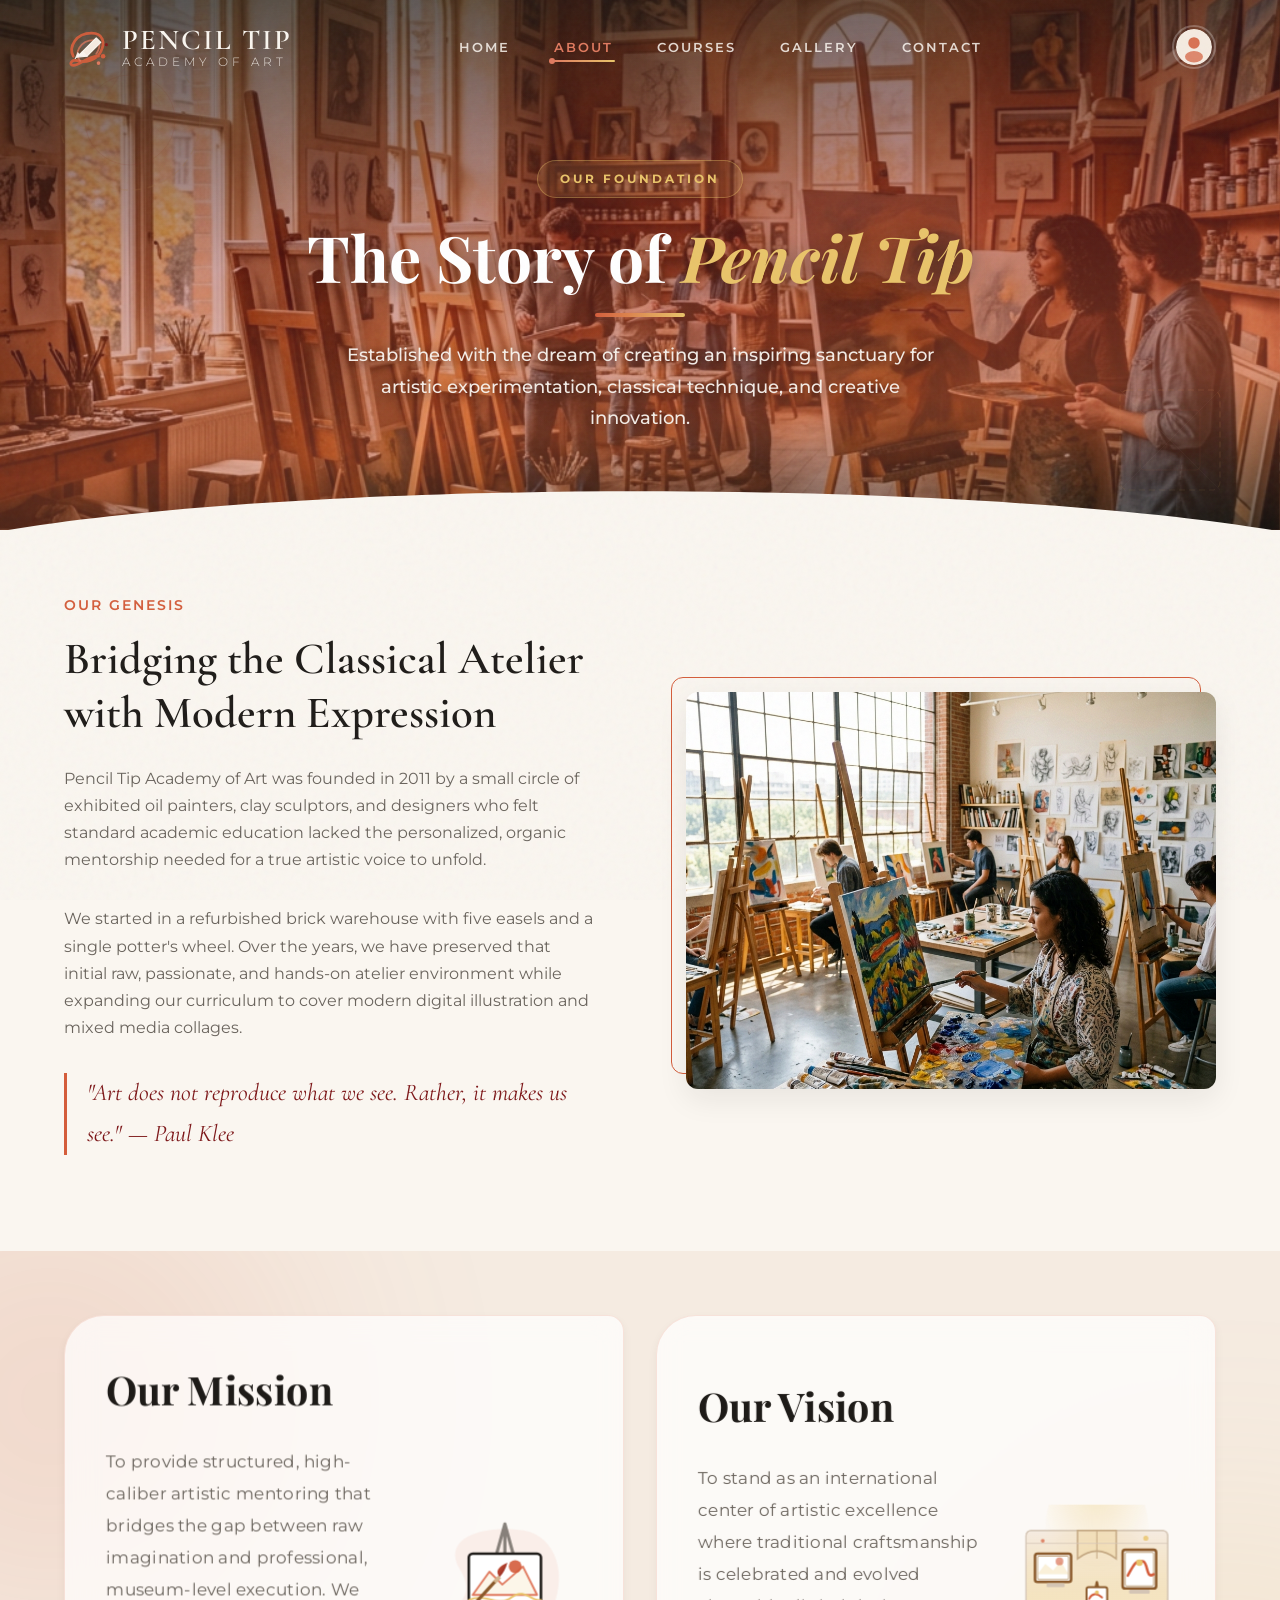
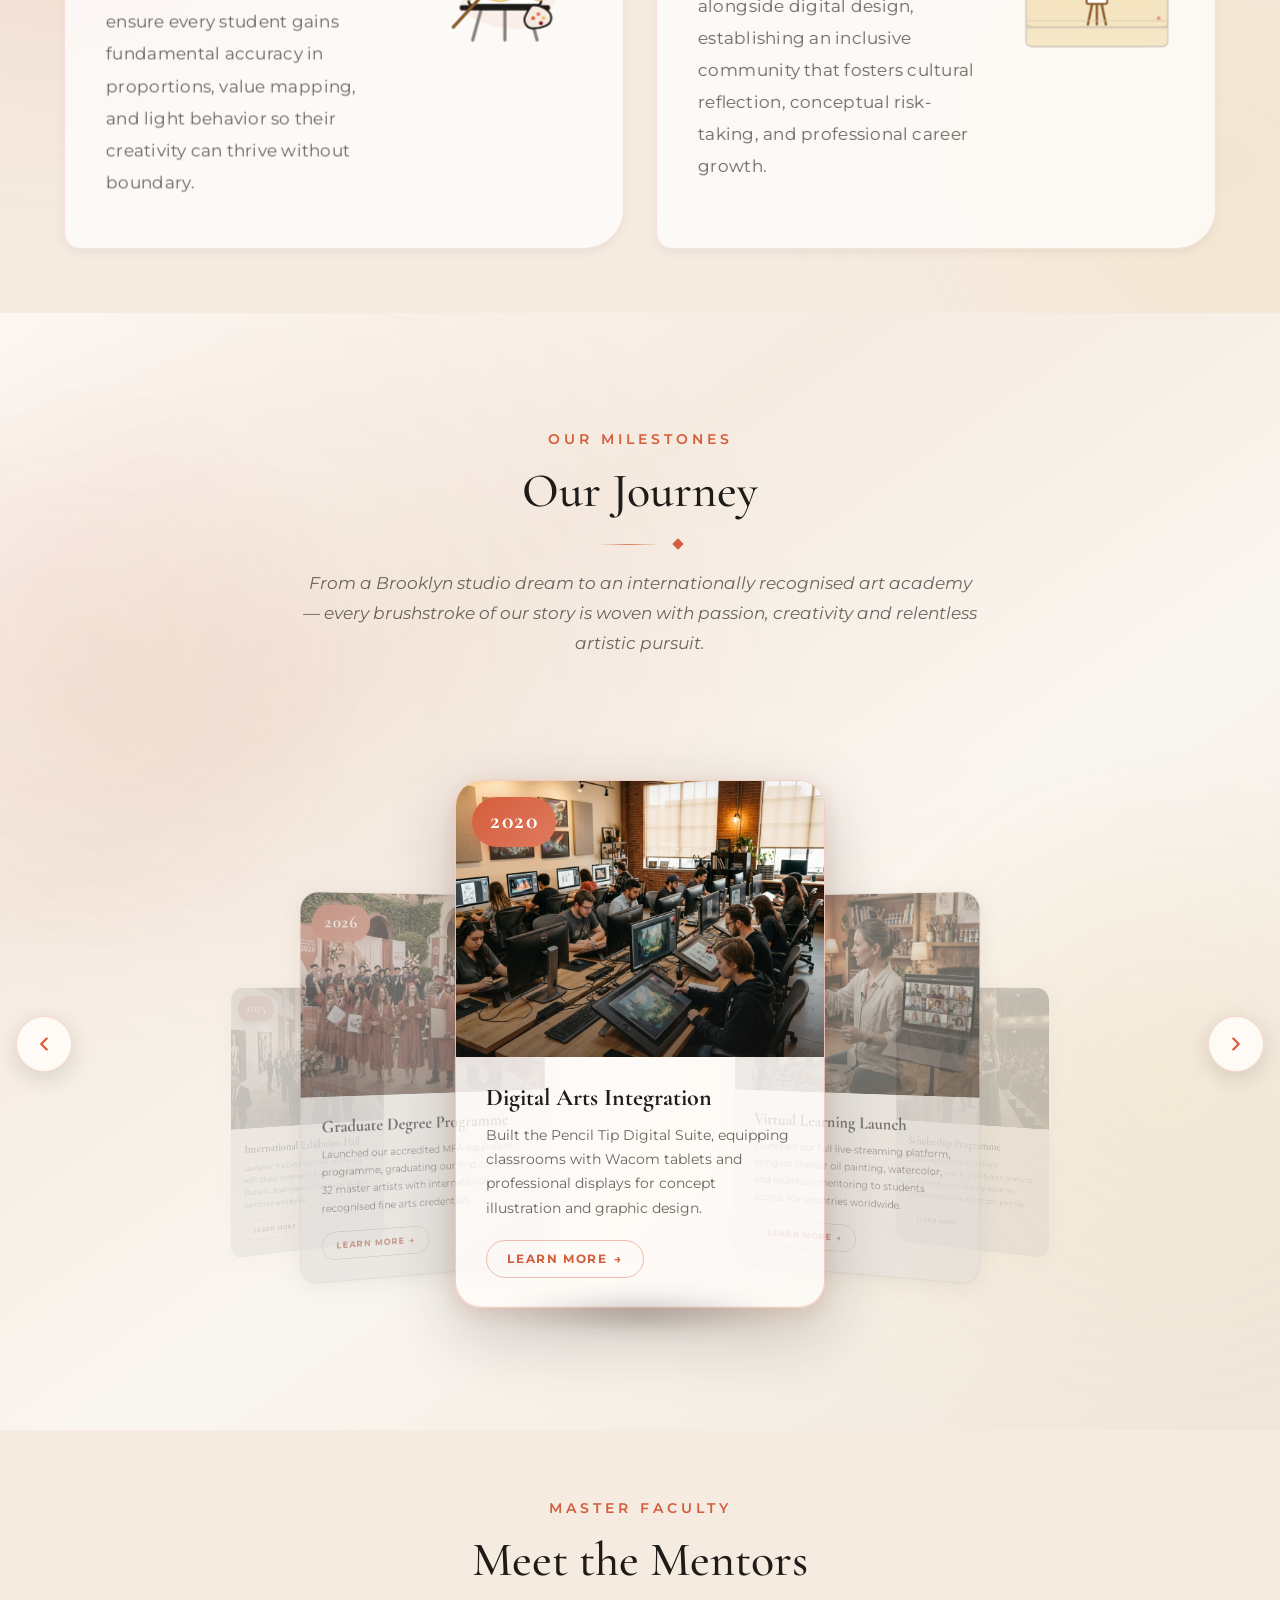
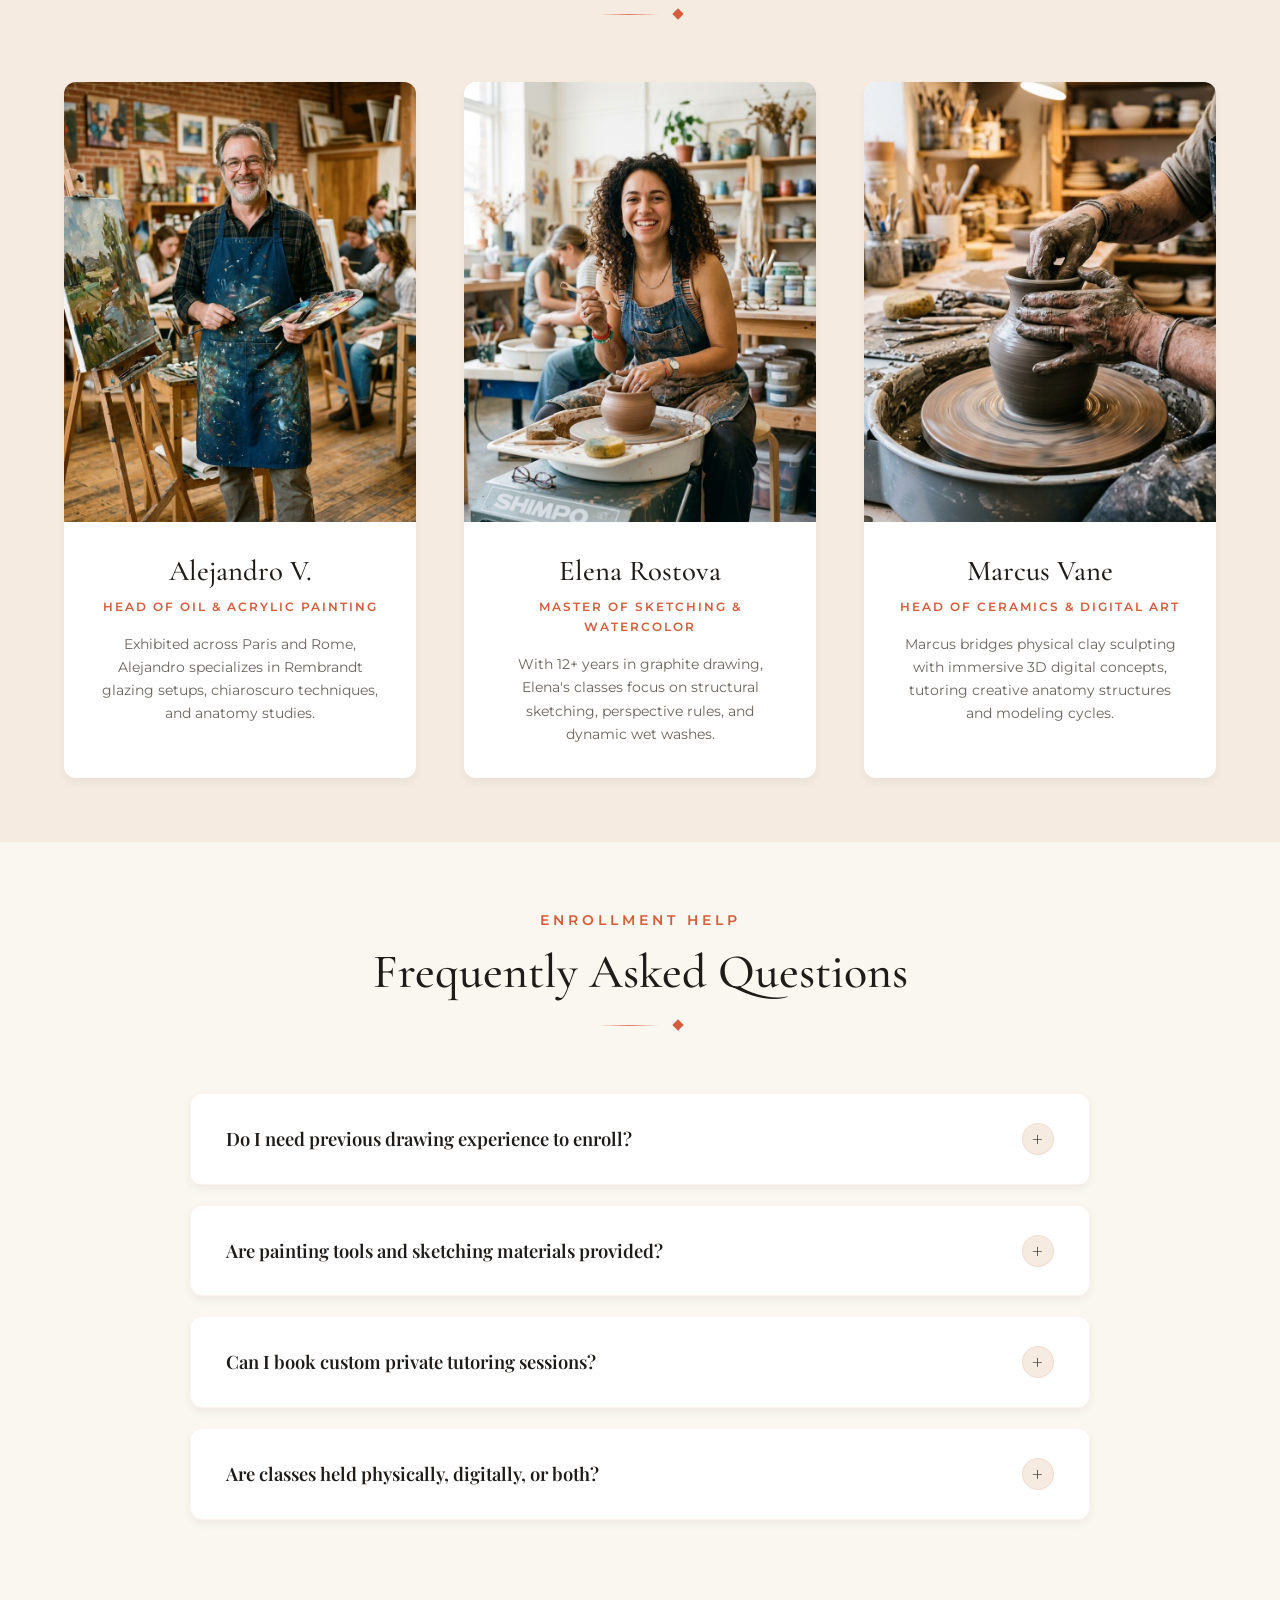
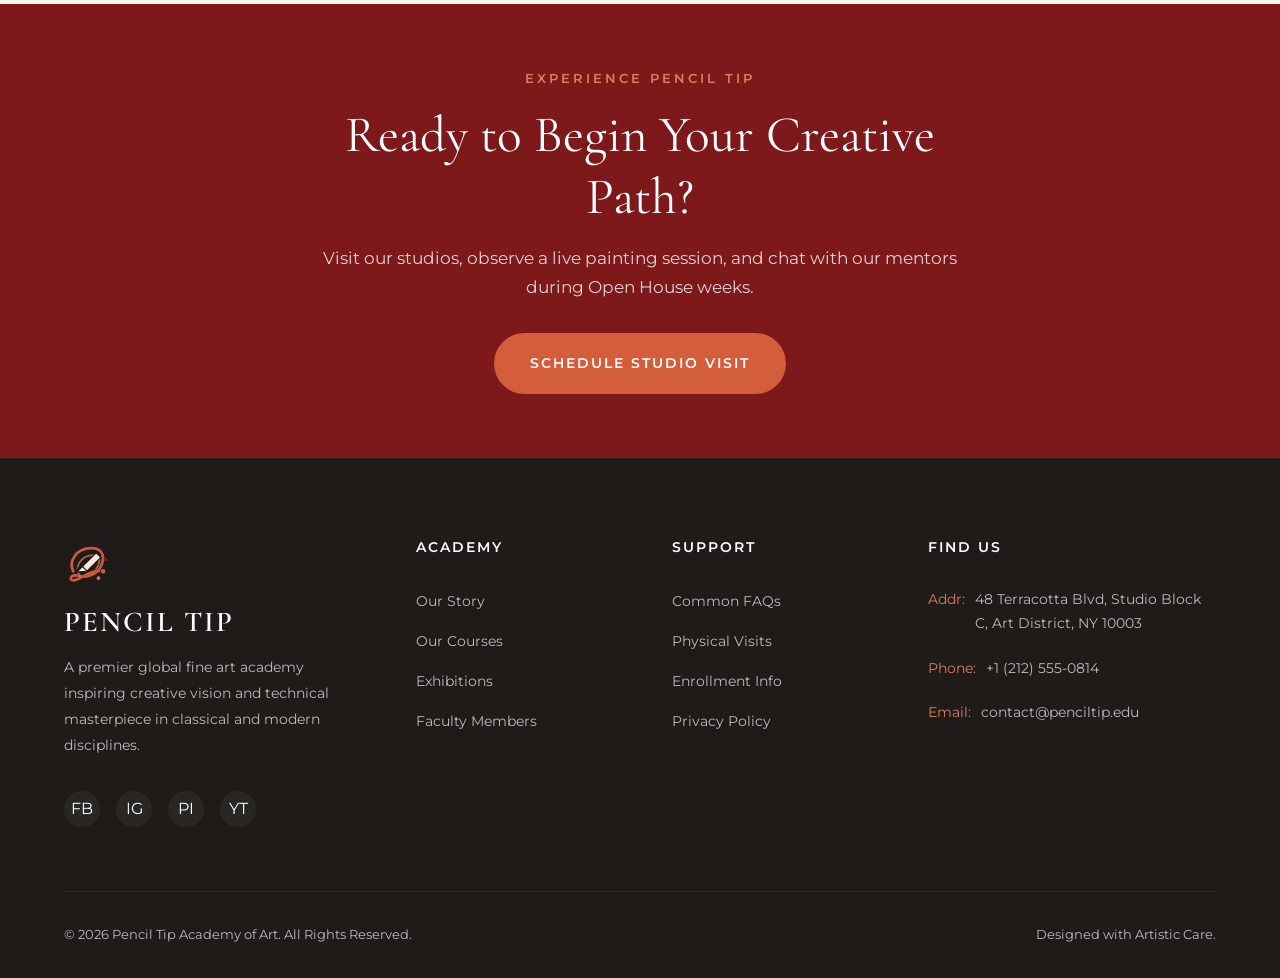
==== about.html @ 86912b14 "Final Commit" ====
<!DOCTYPE html>
<html lang="en">
<head>
  <meta charset="UTF-8">
  <meta name="viewport" content="width=device-width, initial-scale=1.0">
  <meta name="description" content="Discover the story, mission, and learning philosophy of Pencil Tip Academy of Art. Meet our faculty of master artists and explore our vertical timeline of milestones.">
  <title>About Our Academy | Pencil Tip Academy of Art</title>
  <!-- Main Stylesheet -->
  <link rel="stylesheet" href="css/style.css">
</head>
<body>

  <!-- ==========================================
       HEADER / NAVIGATION
       ========================================== -->
  <header class="inner-header">
    <div class="nav-container">
      <a href="index.html" class="logo" id="headerLogo">
        <div class="logo-icon-wrap">
          <svg class="logo-svg" viewBox="0 0 100 100" xmlns="http://www.w3.org/2000/svg">
            <path d="M20 70 C 10 50, 25 20, 60 20 C 85 20, 90 40, 80 60 C 70 80, 45 85, 30 80 C 15 75, 10 90, 20 90 C 35 90, 50 70, 75 70" fill="none" stroke="var(--brand-primary)" stroke-width="6" stroke-linecap="round" opacity="0.95"/>
            <path d="M35 80 C 20 65, 35 35, 65 35 C 80 35, 80 50, 70 65" fill="none" stroke="var(--brand-secondary)" stroke-width="4" stroke-linecap="round" opacity="0.75"/>
            <polygon points="70,30 80,40 50,70 40,60" fill="var(--bg-secondary)" stroke="var(--text-dark)" stroke-width="2.5" stroke-linejoin="round"/>
            <polygon points="50,70 40,60 28,72" fill="#FAF6F0" stroke="var(--text-dark)" stroke-width="2.5" stroke-linejoin="round"/>
            <polygon points="34,66 30,62 24,76" fill="var(--text-dark)" stroke="var(--text-dark)" stroke-width="1.5" stroke-linejoin="round"/>
            <circle cx="85" cy="70" r="5" fill="var(--brand-primary)"/>
            <circle cx="75" cy="85" r="4" fill="var(--brand-secondary)"/>
            <circle cx="92" cy="45" r="3.5" fill="var(--accent)"/>
          </svg>
        </div>
        <div class="logo-text">Pencil Tip<span>Academy of Art</span></div>
      </a>
      <ul class="nav-menu" id="navMenu">
        <li><a href="index.html" class="nav-link">Home</a></li>
        <li><a href="about.html" class="nav-link">About</a></li>
        <li><a href="courses.html" class="nav-link">Courses</a></li>
        <li><a href="gallery.html" class="nav-link">Gallery</a></li>
        <li><a href="contact.html" class="nav-link">Contact</a></li>
      </ul>
      <!-- User Account -->
      <div class="user-account" id="userAccount">
        <button class="user-profile-btn" id="userProfileBtn" aria-label="Open user account menu" aria-expanded="false" aria-haspopup="true">
          <svg class="user-avatar" viewBox="0 0 44 44" fill="none" xmlns="http://www.w3.org/2000/svg">
            <circle cx="22" cy="22" r="22" fill="#F5EBE1"/>
            <circle cx="22" cy="17" r="7" fill="#D45D3B" opacity="0.85"/>
            <ellipse cx="22" cy="34" rx="11" ry="7" fill="#D45D3B" opacity="0.7"/>
          </svg>
        </button>
        <div class="user-dropdown" id="userDropdown" role="menu" aria-label="User account menu">
          <ul class="user-dropdown-links">
            <li role="none"><a href="login.html" role="menuitem" class="user-dropdown-link login-btn">Login</a></li>
            <li role="none"><a href="signup.html" role="menuitem" class="user-dropdown-link signup-btn">Sign Up</a></li>
          </ul>
        </div>
      </div>
      <div class="hamburger" id="hamburgerMenu">
        <span></span>
        <span></span>
        <span></span>
      </div>
      <!-- Mobile Navigation Drawer -->
      <div class="mob-nav-dropdown" id="mobNavDropdown">
        <button class="mob-close-btn" id="mobCloseBtn" aria-label="Close menu">
          <svg viewBox="0 0 24 24" fill="none" xmlns="http://www.w3.org/2000/svg">
            <path d="M18 6L6 18M6 6L18 18" stroke="currentColor" stroke-width="2.5" stroke-linecap="round" stroke-linejoin="round"/>
          </svg>
        </button>
        <ul class="mob-dropdown-links">
          <li><a href="index.html" class="mob-dropdown-link nav-link">Home</a></li>
          <li><a href="about.html" class="mob-dropdown-link nav-link">About</a></li>
          <li><a href="courses.html" class="mob-dropdown-link nav-link">Courses</a></li>
          <li><a href="gallery.html" class="mob-dropdown-link nav-link">Gallery</a></li>
          <li><a href="contact.html" class="mob-dropdown-link nav-link">Contact</a></li>
        </ul>
      </div>
    </div>
  </header>
  <!-- Mobile Nav Overlay -->
  <div class="nav-overlay" id="navOverlay"></div>

  <!-- ==========================================
       INNER PAGE HERO — ABOUT
       ========================================== -->
  <section class="inner-hero about-hero" id="aboutHero">
    <!-- Decorative corner geometric SVG art -->
    <svg class="inner-hero-art top-left" width="180" height="180" viewBox="0 0 180 180" fill="none" xmlns="http://www.w3.org/2000/svg">
      <circle cx="90" cy="90" r="70" stroke="#E9C46A" stroke-width="1.5" stroke-dasharray="8 6"/>
      <circle cx="90" cy="90" r="45" stroke="#D45D3B" stroke-width="1" opacity="0.6"/>
      <line x1="20" y1="90" x2="160" y2="90" stroke="#FAF6F0" stroke-width="0.8" opacity="0.5"/>
      <line x1="90" y1="20" x2="90" y2="160" stroke="#FAF6F0" stroke-width="0.8" opacity="0.5"/>
      <polygon points="90,30 120,75 60,75" fill="none" stroke="#E07A5F" stroke-width="1.2" opacity="0.5"/>
    </svg>
    <svg class="inner-hero-art bottom-right" width="140" height="140" viewBox="0 0 140 140" fill="none" xmlns="http://www.w3.org/2000/svg">
      <rect x="20" y="20" width="100" height="100" rx="8" stroke="#E9C46A" stroke-width="1.2" stroke-dasharray="6 4"/>
      <rect x="40" y="40" width="60" height="60" rx="4" stroke="#D45D3B" stroke-width="1" opacity="0.55"/>
      <line x1="20" y1="20" x2="120" y2="120" stroke="#FAF6F0" stroke-width="0.7" opacity="0.4"/>
      <line x1="120" y1="20" x2="20" y2="120" stroke="#FAF6F0" stroke-width="0.7" opacity="0.4"/>
    </svg>
    <!-- Main text content -->
    <div class="inner-hero-content">
      <span class="inner-hero-tag">Our Foundation</span>
      <h1>The Story of <span>Pencil Tip</span></h1>
      <span class="inner-hero-divider"></span>
      <p>Established with the dream of creating an inspiring sanctuary for artistic experimentation, classical technique, and creative innovation.</p>
    </div>
    <!-- Curved wave transition to next section -->
    <div class="inner-hero-wave">
      <svg viewBox="0 0 1440 60" preserveAspectRatio="none" xmlns="http://www.w3.org/2000/svg">
        <path d="M0,60 C360,0 1080,0 1440,60 L1440,60 L0,60 Z" fill="#FAF6F0"/>
      </svg>
    </div>
  </section>

  <!-- ==========================================
       OUR STORY & ETHOS
       ========================================== -->
  <section class="section-padding">
    <div class="about-preview-grid">
      <div class="about-preview-content reveal">
        <span class="tagline">Our Genesis</span>
        <h2>Bridging the Classical Atelier with Modern Expression</h2>
        <p>Pencil Tip Academy of Art was founded in 2011 by a small circle of exhibited oil painters, clay sculptors, and designers who felt standard academic education lacked the personalized, organic mentorship needed for a true artistic voice to unfold.</p>
        <p>We started in a refurbished brick warehouse with five easels and a single potter's wheel. Over the years, we have preserved that initial raw, passionate, and hands-on atelier environment while expanding our curriculum to cover modern digital illustration and mixed media collages.</p>
        <blockquote style="border-left: 3px solid var(--brand-primary); padding-left: 20px; font-style: italic; color: var(--accent); margin: 2rem 0; font-family: var(--font-serif-cormorant); font-size: 1.5rem;">
          "Art does not reproduce what we see. Rather, it makes us see." &mdash; Paul Klee
        </blockquote>
      </div>
      <div class="img-frame-container reveal">
        <div class="img-frame">
          <img src="images/studio_interior.png" alt="Pencil Tip Art Studio with natural window lighting and canvases">
        </div>
        <div class="img-frame-decoration"></div>
      </div>
    </div>
  </section>

  <!-- ==========================================
       MISSION & VISION
       ========================================== -->
  <section class="section-padding mission-vision-section">
    <!-- Decorative background elements -->
    <div class="mv-bg-splash mv-bg-splash-left"></div>
    <div class="mv-bg-splash mv-bg-splash-right"></div>
    
    <div class="mv-grid">
      <!-- Mission Card -->
      <div class="mv-card mission-card reveal tilt-card" data-tilt>
        <div class="mv-card-inner">
          <div class="mv-card-content">
            <h3 class="mv-card-title">Our Mission</h3>
            <span class="mv-card-title-line"></span>
            <p class="mv-card-text">To provide structured, high-caliber artistic mentoring that bridges the gap between raw imagination and professional, museum-level execution. We ensure every student gains fundamental accuracy in proportions, value mapping, and light behavior so their creativity can thrive without boundary.</p>
          </div>
          <div class="mv-card-visual">
            <!-- Premium Canvas & Paint Brush SVG -->
            <svg viewBox="0 0 120 120" class="mv-svg-illustration" xmlns="http://www.w3.org/2000/svg">
              <defs>
                <linearGradient id="missionGrad" x1="0%" y1="0%" x2="100%" y2="100%">
                  <stop offset="0%" stop-color="var(--brand-primary)" />
                  <stop offset="100%" stop-color="var(--accent)" />
                </linearGradient>
              </defs>
              <!-- Organic watercolor splash background -->
              <path d="M25,50 C10,25 45,15 75,20 C100,25 110,55 95,85 C80,105 45,95 30,85 C15,75 40,75 25,50 Z" fill="rgba(212, 93, 59, 0.07)" />
              <!-- Detailed Easel Stand -->
              <path d="M60,15 L35,105 M60,15 L85,105 M60,15 L60,105" stroke="var(--text-light)" stroke-width="2.5" stroke-linecap="round" opacity="0.8" />
              <!-- Canvas Board Support Shelf -->
              <rect x="25" y="78" width="70" height="4" rx="1.5" fill="var(--text-dark)" />
              <!-- Canvas Frame -->
              <rect x="32" y="38" width="56" height="40" rx="3" fill="var(--card-bg)" stroke="var(--text-dark)" stroke-width="2" />
              <!-- Artwork on Canvas: Sunset mountain landscape -->
              <path d="M35,70 L48,52 L58,62 L74,48 L85,70 Z" fill="rgba(233, 196, 106, 0.15)" stroke="var(--brand-secondary)" stroke-width="1.5" stroke-linejoin="round" />
              <circle cx="68" cy="48" r="5" fill="var(--brand-primary)" opacity="0.9" />
              <!-- Artistic Line Art Waves -->
              <path d="M32,74 C45,68 55,80 65,72 C75,64 82,76 88,74" fill="none" stroke="var(--brand-mustard)" stroke-width="1.5" stroke-linecap="round" />
              <!-- Paint Palette lying on the shelf -->
              <path d="M82,78 C88,78 96,82 96,88 C96,94 88,96 82,96 C76,96 74,90 76,86 C78,82 80,78 82,78 Z" fill="var(--bg-secondary)" stroke="var(--text-dark)" stroke-width="1.5" />
              <circle cx="82" cy="88" r="1.5" fill="var(--brand-primary)" />
              <circle cx="86" cy="85" r="1.5" fill="var(--brand-secondary)" />
              <circle cx="90" cy="88" r="1.5" fill="var(--brand-mustard)" />
              <circle cx="88" cy="92" r="1.5" fill="var(--accent)" />
              <!-- Painter's Brush crossing the canvas -->
              <line x1="20" y1="95" x2="52" y2="60" stroke="#8B5A2B" stroke-width="2.5" stroke-linecap="round" />
              <line x1="52" y1="60" x2="56" y2="56" stroke="#D2B48C" stroke-width="3" />
              <path d="M56,56 Q60,52 62,45 C55,48 52,52 56,56 Z" fill="url(#missionGrad)" />
            </svg>
          </div>
        </div>
      </div>
      
      <!-- Vision Card -->
      <div class="mv-card vision-card reveal tilt-card" data-tilt>
        <div class="mv-card-inner">
          <div class="mv-card-content">
            <h3 class="mv-card-title">Our Vision</h3>
            <span class="mv-card-title-line"></span>
            <p class="mv-card-text">To stand as an international center of artistic excellence where traditional craftsmanship is celebrated and evolved alongside digital design, establishing an inclusive community that fosters cultural reflection, conceptual risk-taking, and professional career growth.</p>
          </div>
          <div class="mv-card-visual">
            <!-- Art Gallery Scene SVG -->
            <svg viewBox="0 0 120 120" class="mv-svg-illustration" xmlns="http://www.w3.org/2000/svg">
              <defs>
                <linearGradient id="galleryGrad" x1="0%" y1="0%" x2="0%" y2="100%">
                  <stop offset="0%" stop-color="#F5EBE1" />
                  <stop offset="100%" stop-color="#E9C46A" stop-opacity="0.3" />
                </linearGradient>
                <radialGradient id="spotlightGrad" cx="50%" cy="20%" r="60%">
                  <stop offset="0%" stop-color="#E9C46A" stop-opacity="0.35" />
                  <stop offset="100%" stop-color="#E9C46A" stop-opacity="0" />
                </radialGradient>
              </defs>

              <!-- Gallery room background -->
              <rect x="5" y="20" width="110" height="90" rx="4" fill="url(#galleryGrad)" stroke="#D4C5B5" stroke-width="1" />

              <!-- Soft spotlight from ceiling -->
              <ellipse cx="60" cy="20" rx="40" ry="55" fill="url(#spotlightGrad)" />

              <!-- Gallery floor line -->
              <line x1="5" y1="95" x2="115" y2="95" stroke="#D4C5B5" stroke-width="1.5" />

              <!-- Back wall -->
              <rect x="5" y="20" width="110" height="75" rx="4" fill="none" stroke="#D4C5B5" stroke-width="0.8" stroke-dasharray="0" />

              <!-- Arched window center top -->
              <path d="M45,20 L45,42 Q60,30 75,42 L75,20 Z" fill="rgba(233,196,106,0.18)" stroke="#C4A882" stroke-width="1.2" />
              <line x1="60" y1="20" x2="60" y2="42" stroke="#C4A882" stroke-width="0.8" />

              <!-- Frame 1 — Left wall painting (landscape) -->
              <rect x="12" y="38" width="28" height="22" rx="2" fill="#fff" stroke="#8B5A2B" stroke-width="2" />
              <rect x="14" y="40" width="24" height="18" rx="1" fill="none" stroke="#C4A882" stroke-width="0.8" />
              <!-- Landscape inside frame 1 -->
              <path d="M14,54 L20,46 L26,51 L32,44 L38,54 Z" fill="rgba(233,196,106,0.25)" />
              <circle cx="31" cy="44" r="3" fill="rgba(212,93,59,0.6)" />
              <!-- Frame label -->
              <rect x="21" y="61" width="14" height="3" rx="1" fill="#D4C5B5" />

              <!-- Frame 2 — Right wall painting (portrait/abstract) -->
              <rect x="80" y="35" width="26" height="30" rx="2" fill="#fff" stroke="#8B5A2B" stroke-width="2" />
              <rect x="82" y="37" width="22" height="26" rx="1" fill="none" stroke="#C4A882" stroke-width="0.8" />
              <!-- Abstract brush strokes in frame 2 -->
              <path d="M84,55 C88,48 90,42 96,44 C100,46 98,58 104,54" fill="none" stroke="#D45D3B" stroke-width="2" stroke-linecap="round" />
              <circle cx="93" cy="45" r="2.5" fill="#E9C46A" />
              <!-- Frame label -->
              <rect x="85" y="66" width="16" height="3" rx="1" fill="#D4C5B5" />

              <!-- Center small easel on floor -->
              <path d="M60,60 L53,93 M60,60 L67,93 M60,60 L60,93" stroke="#8B5A2B" stroke-width="1.8" stroke-linecap="round" />
              <rect x="52" y="64" width="16" height="13" rx="1.5" fill="#fff" stroke="#8B5A2B" stroke-width="1.5" />
              <!-- Small artwork on center easel -->
              <path d="M54,73 C56,69 60,68 64,72" fill="none" stroke="#D45D3B" stroke-width="1.5" stroke-linecap="round" />
              <circle cx="60" cy="68" r="1.5" fill="#E9C46A" />

              <!-- Decorative wall molding lines -->
              <line x1="5" y1="30" x2="115" y2="30" stroke="#D4C5B5" stroke-width="0.6" />
              <line x1="5" y1="90" x2="115" y2="90" stroke="#D4C5B5" stroke-width="0.6" />

              <!-- Tiny floating paint dots for artistic feel -->
              <circle cx="18" cy="28" r="1.5" fill="#D45D3B" opacity="0.7" />
              <circle cx="98" cy="26" r="2" fill="#E9C46A" opacity="0.8" />
              <circle cx="108" cy="88" r="1.5" fill="#E07A5F" opacity="0.7" />
            </svg>
          </div>
        </div>
      </div>
    </div>
  </section>

  <!-- ==========================================
       OUR JOURNEY — 3D COVER-FLOW CAROUSEL
       ========================================== -->
  <section class="journey-section" id="ourJourney">
    <!-- Decorative blobs -->
    <div class="journey-blob journey-blob-left"></div>
    <div class="journey-blob journey-blob-right"></div>

    <div class="section-header reveal">
      <span class="subtitle">Our Milestones</span>
      <h2>Our Journey</h2>
      <div class="art-divider"><span></span></div>
      <p class="journey-intro">From a Brooklyn studio dream to an internationally recognised art academy — every brushstroke of our story is woven with passion, creativity and relentless artistic pursuit.</p>
    </div>

    <!-- 3D Coverflow Carousel — 7 cards 2020–2026 -->
    <div class="journey-carousel-wrapper" id="journeyCarouselWrapper">
      <div class="journey-stage" id="journeyStage">

        <!-- Card 0 — 2020 -->
        <div class="journey-card" data-index="0" tabindex="0" role="button" aria-label="2020 milestone: Digital Arts Integration">
          <div class="journey-card-inner">
            <div class="journey-card-img-wrap">
              <img src="images/journey_2020.png" alt="Digital arts integration 2020 — Wacom tablet classrooms" loading="lazy">
              <div class="journey-img-overlay"></div>
              <span class="journey-year-badge">2020</span>
            </div>
            <div class="journey-card-body">
              <h3 class="journey-card-title">Digital Arts Integration</h3>
              <p class="journey-card-desc">Built the Pencil Tip Digital Suite, equipping classrooms with Wacom tablets and professional displays for concept illustration and graphic design.</p>
              <a href="#" class="journey-learn-btn" aria-label="Learn more about 2020 milestone">Learn More <span>→</span></a>
            </div>
          </div>
        </div>

        <!-- Card 1 — 2021 -->
        <div class="journey-card" data-index="1" tabindex="0" role="button" aria-label="2021 milestone: Virtual Learning Launch">
          <div class="journey-card-inner">
            <div class="journey-card-img-wrap">
              <img src="images/journey_2021.png" alt="Virtual learning platform launch 2021" loading="lazy">
              <div class="journey-img-overlay"></div>
              <span class="journey-year-badge">2021</span>
            </div>
            <div class="journey-card-body">
              <h3 class="journey-card-title">Virtual Learning Launch</h3>
              <p class="journey-card-desc">Launched our full live-streaming platform, bringing master oil painting, watercolor, and sculpture mentoring to students across 40+ countries worldwide.</p>
              <a href="#" class="journey-learn-btn" aria-label="Learn more about 2021 milestone">Learn More <span>→</span></a>
            </div>
          </div>
        </div>

        <!-- Card 2 — 2022 -->
        <div class="journey-card" data-index="2" tabindex="0" role="button" aria-label="2022 milestone: Scholarship Programme">
          <div class="journey-card-inner">
            <div class="journey-card-img-wrap">
              <img src="images/journey_2022.png" alt="Scholarship awards ceremony 2022" loading="lazy">
              <div class="journey-img-overlay"></div>
              <span class="journey-year-badge">2022</span>
            </div>
            <div class="journey-card-body">
              <h3 class="journey-card-title">Scholarship Programme</h3>
              <p class="journey-card-desc">Established the Pencil Tip Merit Scholarship, awarding full-tuition grants to 20 gifted students annually based on portfolio excellence and artistic promise.</p>
              <a href="#" class="journey-learn-btn" aria-label="Learn more about 2022 milestone">Learn More <span>→</span></a>
            </div>
          </div>
        </div>

        <!-- Card 3 — 2023 -->
        <div class="journey-card" data-index="3" tabindex="0" role="button" aria-label="2023 milestone: National Awards &amp; Recognition">
          <div class="journey-card-inner">
            <div class="journey-card-img-wrap">
              <img src="images/journey_2023.png" alt="National art awards and recognition 2023" loading="lazy">
              <div class="journey-img-overlay"></div>
              <span class="journey-year-badge">2023</span>
            </div>
            <div class="journey-card-body">
              <h3 class="journey-card-title">National Awards &amp; Recognition</h3>
              <p class="journey-card-desc">Pencil Tip alumni swept 14 categories at the National Fine Arts Competition, with our graduates winning gold in portrait, landscape, and mixed-media disciplines.</p>
              <a href="#" class="journey-learn-btn" aria-label="Learn more about 2023 milestone">Learn More <span>→</span></a>
            </div>
          </div>
        </div>

        <!-- Card 4 — 2024 -->
        <div class="journey-card" data-index="4" tabindex="0" role="button" aria-label="2024 milestone: New Gallery Wing Opening">
          <div class="journey-card-inner">
            <div class="journey-card-img-wrap">
              <img src="images/journey_2024.png" alt="New gallery wing grand opening 2024" loading="lazy">
              <div class="journey-img-overlay"></div>
              <span class="journey-year-badge">2024</span>
            </div>
            <div class="journey-card-body">
              <h3 class="journey-card-title">New Gallery Wing Opening</h3>
              <p class="journey-card-desc">Inaugurated a 6,000 sq ft contemporary gallery wing, hosting quarterly curated exhibitions and becoming a landmark cultural venue in the New York art district.</p>
              <a href="#" class="journey-learn-btn" aria-label="Learn more about 2024 milestone">Learn More <span>→</span></a>
            </div>
          </div>
        </div>

        <!-- Card 5 — 2025 -->
        <div class="journey-card" data-index="5" tabindex="0" role="button" aria-label="2025 milestone: International Exhibition Hall">
          <div class="journey-card-inner">
            <div class="journey-card-img-wrap">
              <img src="images/journey_2025.png" alt="International Exhibition Hall 2025" loading="lazy">
              <div class="journey-img-overlay"></div>
              <span class="journey-year-badge">2025</span>
            </div>
            <div class="journey-card-body">
              <h3 class="journey-card-title">International Exhibition Hall</h3>
              <p class="journey-card-desc">Launched the Exhibition Hall, partnering with global galleries in Paris, Tokyo, and Dubai to display and sell graduate student portfolios worldwide.</p>
              <a href="#" class="journey-learn-btn" aria-label="Learn more about 2025 milestone">Learn More <span>→</span></a>
            </div>
          </div>
        </div>

        <!-- Card 6 — 2026 -->
        <div class="journey-card" data-index="6" tabindex="0" role="button" aria-label="2026 milestone: Graduate Degree Programme">
          <div class="journey-card-inner">
            <div class="journey-card-img-wrap">
              <img src="images/journey_2026.png" alt="Graduate degree programme 2026 — first graduating class" loading="lazy">
              <div class="journey-img-overlay"></div>
              <span class="journey-year-badge">2026</span>
            </div>
            <div class="journey-card-body">
              <h3 class="journey-card-title">Graduate Degree Programme</h3>
              <p class="journey-card-desc">Launched our accredited MFA-equivalent programme, graduating our first cohort of 32 master artists with internationally recognised fine arts credentials.</p>
              <a href="#" class="journey-learn-btn" aria-label="Learn more about 2026 milestone">Learn More <span>→</span></a>
            </div>
          </div>
        </div>

      </div><!-- /.journey-stage -->

      <!-- Navigation Arrows -->
      <button class="journey-arrow journey-arrow-prev" id="journeyPrev" aria-label="Previous milestone">
        <svg viewBox="0 0 24 24" fill="none" stroke="currentColor" stroke-width="2.5" stroke-linecap="round" stroke-linejoin="round"><polyline points="15 18 9 12 15 6"/></svg>
      </button>
      <button class="journey-arrow journey-arrow-next" id="journeyNext" aria-label="Next milestone">
        <svg viewBox="0 0 24 24" fill="none" stroke="currentColor" stroke-width="2.5" stroke-linecap="round" stroke-linejoin="round"><polyline points="9 18 15 12 9 6"/></svg>
      </button>

    </div><!-- /.journey-carousel-wrapper -->

  </section>



  <!-- ==========================================
       FACULTY SECTION (INSTRUCTORS)
       ========================================== -->
  <section class="section-padding" id="instructors" style="background-color: var(--bg-secondary);">
    <div class="section-header reveal">
      <span class="subtitle">Master Faculty</span>
      <h2>Meet the Mentors</h2>
      <div class="art-divider"><span></span></div>
    </div>

    <div class="faculty-grid">
      <!-- Instructor 1 -->
      <div class="faculty-card reveal">
        <div class="faculty-img-wrapper">
          <img src="images/faculty_1.png" alt="Alejandro V., Oil Painting Master Instructor at Pencil Tip">
          <div class="faculty-socials">
            <a href="#" aria-label="Website">WEB</a>
            <a href="#" aria-label="Instagram">IG</a>
            <a href="#" aria-label="ArtStation">AS</a>
          </div>
        </div>
        <div class="faculty-info">
          <h3>Alejandro V.</h3>
          <span class="faculty-role">Head of Oil & Acrylic Painting</span>
          <p>Exhibited across Paris and Rome, Alejandro specializes in Rembrandt glazing setups, chiaroscuro techniques, and anatomy studies.</p>
        </div>
      </div>

      <!-- Instructor 2 -->
      <div class="faculty-card reveal">
        <div class="faculty-img-wrapper">
          <img src="images/faculty_2.png" alt="Elena Rostova, Sketching and Watercolor Instructor at Pencil Tip">
          <div class="faculty-socials">
            <a href="#" aria-label="Website">WEB</a>
            <a href="#" aria-label="Instagram">IG</a>
            <a href="#" aria-label="Behance">BE</a>
          </div>
        </div>
        <div class="faculty-info">
          <h3>Elena Rostova</h3>
          <span class="faculty-role">Master of Sketching & Watercolor</span>
          <p>With 12+ years in graphite drawing, Elena's classes focus on structural sketching, perspective rules, and dynamic wet washes.</p>
        </div>
      </div>

      <!-- Instructor 3 -->
      <div class="faculty-card reveal">
        <div class="faculty-img-wrapper">
          <!-- Reusing studio or digital asset creatively for the third faculty layout -->
          <img src="images/course_sculpture.png" alt="Marcus Vane, Ceramics and Sculpture Instructor at Pencil Tip">
          <div class="faculty-socials">
            <a href="#" aria-label="Website">WEB</a>
            <a href="#" aria-label="Instagram">IG</a>
            <a href="#" aria-label="Dribbble">DR</a>
          </div>
        </div>
        <div class="faculty-info">
          <h3>Marcus Vane</h3>
          <span class="faculty-role">Head of Ceramics & Digital Art</span>
          <p>Marcus bridges physical clay sculpting with immersive 3D digital concepts, tutoring creative anatomy structures and modeling cycles.</p>
        </div>
      </div>
    </div>
  </section>

  <!-- ==========================================
       COMMON FAQS (ACCORDION)
       ========================================== -->
  <section class="section-padding" id="faqs">
    <div class="section-header reveal">
      <span class="subtitle">Enrollment Help</span>
      <h2>Frequently Asked Questions</h2>
      <div class="art-divider"><span></span></div>
    </div>

    <div class="faq-container reveal">
      <!-- FAQ 1 -->
      <div class="faq-item">
        <div class="faq-header">
          <h3>Do I need previous drawing experience to enroll?</h3>
          <span class="faq-icon">+</span>
        </div>
        <div class="faq-content">
          <p>Not at all! We offer core beginner modules (e.g. Classical Sketching & Watercolor basics) designed specifically to take you from absolute zero skills to confident visual creations.</p>
        </div>
      </div>

      <!-- FAQ 2 -->
      <div class="faq-item">
        <div class="faq-header">
          <h3>Are painting tools and sketching materials provided?</h3>
          <span class="faq-icon">+</span>
        </div>
        <div class="faq-content">
          <p>Yes, all basic studio items (canvases, clay stoneware, watercolor palettes, digital tablet displays) are fully accessible for use in the classroom. Students can optionally purchase a custom take-home brush kit.</p>
        </div>
      </div>

      <!-- FAQ 3 -->
      <div class="faq-item">
        <div class="faq-header">
          <h3>Can I book custom private tutoring sessions?</h3>
          <span class="faq-icon">+</span>
        </div>
        <div class="faq-content">
          <p>Absolutely! We offer 1-on-1 portfolio review preparation, master mentoring, and flexible timing packages for private lessons. Contact us directly to configure your plan.</p>
        </div>
      </div>

      <!-- FAQ 4 -->
      <div class="faq-item">
        <div class="faq-header">
          <h3>Are classes held physically, digitally, or both?</h3>
          <span class="faq-icon">+</span>
        </div>
        <div class="faq-content">
          <p>Classes are held physically in our natural-light NY studio to ensure authentic hands-on guidance. However, we also provide live Zoom streaming options for digital art modules.</p>
        </div>
      </div>
    </div>
  </section>

  <!-- ==========================================
       CTA BANNER
       ========================================== -->
  <section class="newsletter-section" style="background-color: var(--accent);">
    <div class="newsletter-content reveal">
      <span style="text-transform: uppercase; letter-spacing: 3px; font-size: 0.8rem; font-weight: 600; color: var(--brand-secondary); display: block; margin-bottom: 1rem;">Experience Pencil Tip</span>
      <h2>Ready to Begin Your Creative Path?</h2>
      <p style="margin-bottom: 2rem;">Visit our studios, observe a live painting session, and chat with our mentors during Open House weeks.</p>
      <a href="contact.html" class="btn btn-primary" style="background-color: var(--brand-primary);" id="ctaAboutBtn">Schedule Studio Visit</a>
    </div>
  </section>

  <!-- ==========================================
       FOOTER
       ========================================== -->
  <footer>
    <div class="footer-grid">
      <div class="footer-brand">
        <div class="logo-icon-wrap" style="margin-bottom: 1.25rem; justify-content: flex-start;">
          <svg class="logo-svg" viewBox="0 0 100 100" xmlns="http://www.w3.org/2000/svg" style="width: 48px; height: 48px;">
            <path d="M20 70 C 10 50, 25 20, 60 20 C 85 20, 90 40, 80 60 C 70 80, 45 85, 30 80 C 15 75, 10 90, 20 90 C 35 90, 50 70, 75 70" fill="none" stroke="var(--brand-primary)" stroke-width="6" stroke-linecap="round" opacity="0.95"/>
            <path d="M35 80 C 20 65, 35 35, 65 35 C 80 35, 80 50, 70 65" fill="none" stroke="var(--brand-secondary)" stroke-width="4" stroke-linecap="round" opacity="0.75"/>
            <polygon points="70,30 80,40 50,70 40,60" fill="var(--bg-secondary)" stroke="var(--text-dark)" stroke-width="2.5" stroke-linejoin="round"/>
            <polygon points="50,70 40,60 28,72" fill="#FAF6F0" stroke="var(--text-dark)" stroke-width="2.5" stroke-linejoin="round"/>
            <polygon points="34,66 30,62 24,76" fill="var(--text-dark)" stroke="var(--text-dark)" stroke-width="1.5" stroke-linejoin="round"/>
            <circle cx="85" cy="70" r="5" fill="var(--brand-primary)"/>
            <circle cx="75" cy="85" r="4" fill="var(--brand-secondary)"/>
            <circle cx="92" cy="45" r="3.5" fill="var(--accent)"/>
          </svg>
        </div>
        <h2 style="font-size: 1.8rem; color: var(--white); margin-bottom: 1rem; font-family: var(--font-serif-cormorant); letter-spacing: 2px;">PENCIL TIP</h2>
        <p>A premier global fine art academy inspiring creative vision and technical masterpiece in classical and modern disciplines.</p>
        <div class="footer-social-links">
          <a href="#" aria-label="Facebook">FB</a>
          <a href="#" aria-label="Instagram">IG</a>
          <a href="#" aria-label="Pinterest">PI</a>
          <a href="#" aria-label="YouTube">YT</a>
        </div>
      </div>

      <div class="footer-navigation">
        <h4 class="footer-heading">Academy</h4>
        <ul class="footer-links">
          <li><a href="about.html">Our Story</a></li>
          <li><a href="courses.html">Our Courses</a></li>
          <li><a href="gallery.html">Exhibitions</a></li>
          <li><a href="about.html#instructors">Faculty Members</a></li>
        </ul>
      </div>

      <div class="footer-support">
        <h4 class="footer-heading">Support</h4>
        <ul class="footer-links">
          <li><a href="about.html#faqs">Common FAQs</a></li>
          <li><a href="contact.html">Physical Visits</a></li>
          <li><a href="contact.html#enroll">Enrollment Info</a></li>
          <li><a href="#">Privacy Policy</a></li>
        </ul>
      </div>

      <div class="footer-contact">
        <h4 class="footer-heading">Find Us</h4>
        <div class="footer-contact-info">
          <p><span>Addr:</span> 48 Terracotta Blvd, Studio Block C, Art District, NY 10003</p>
          <p><span>Phone:</span> +1 (212) 555-0814</p>
          <p><span>Email:</span> contact@penciltip.edu</p>
        </div>
      </div>
    </div>

    <div class="footer-bottom">
      <p>&copy; 2026 Pencil Tip Academy of Art. All Rights Reserved.</p>
      <p>Designed with Artistic Care.</p>
    </div>
  </footer>

  <!-- Back to Top Button -->
  <button class="back-to-top" id="backToTop" aria-label="Back to top">
    <svg width="24" height="24" fill="currentColor" viewBox="0 0 24 24">
      <path d="M7.41 15.41L12 10.83l4.59 4.58L18 14l-6-6-6 6z"/>
    </svg>
  </button>

  <!-- Main JavaScript File -->
  <script src="js/main.js?v=2"></script>
</body>
</html>
---- css/style.css ----
@import url('https://fonts.googleapis.com/css2?family=Cormorant+Garamond:ital,wght@0,300;0,400;0,500;0,600;0,700;1,400&family=Montserrat:wght@300;400;500;600;700&family=Playfair+Display:ital,wght@0,400;0,600;0,700;1,400&family=Poppins:wght@300;400;500;600&display=swap');

/* ==========================================
   DESIGN TOKENS & VARIABLES
   ========================================== */
:root {
  /* Color Palette */
  --bg-primary: #FAF6F0;
  /* Warm Cream */
  --bg-secondary: #F5EBE1;
  /* Soft Beige */
  --brand-primary: #D45D3B;
  /* Terracotta Clay */
  --brand-secondary: #E07A5F;
  /* Burnt Orange */
  --brand-mustard: #E9C46A;
  /* Mustard Yellow */
  --accent: #7E191B;
  /* Deep Crimson */
  --text-dark: #1E1B18;
  /* Charcoal Black */
  --text-light: #6A645D;
  /* Softer Text Gray */
  --card-bg: #FFFFFF;
  --white: #FFFFFF;
  --glass-bg: rgba(250, 246, 240, 0.85);
  --glass-border: rgba(212, 93, 59, 0.12);

  /* Fonts */
  --font-serif-cormorant: 'Cormorant Garamond', serif;
  --font-serif-playfair: 'Playfair Display', serif;
  --font-sans-montserrat: 'Montserrat', sans-serif;
  --font-sans-poppins: 'Poppins', sans-serif;

  /* Spacing */
  --spacing-xs: 0.5rem;
  --spacing-sm: 1rem;
  --spacing-md: 2rem;
  --spacing-lg: 4rem;
  --spacing-xl: 8rem;

  /* Shadows */
  --shadow-sm: 0 4px 10px rgba(30, 27, 24, 0.05);
  --shadow-md: 0 10px 30px rgba(30, 27, 24, 0.08);
  --shadow-lg: 0 20px 50px rgba(30, 27, 24, 0.12);
  --shadow-accent: 0 10px 30px rgba(214, 93, 59, 0.2);

  /* Transitions */
  --transition-fast: 0.2s cubic-bezier(0.25, 0.46, 0.45, 0.94);
  --transition-normal: 0.4s cubic-bezier(0.25, 0.8, 0.25, 1);
  --transition-slow: 0.8s cubic-bezier(0.16, 1, 0.3, 1);

  --border-radius-sm: 4px;
  --border-radius-md: 12px;
  --border-radius-lg: 24px;
}

/* ==========================================
   RESET & FOUNDATION
   ========================================== */
*,
*::before,
*::after {
  box-sizing: border-box;
  margin: 0;
  padding: 0;
}

html {
  font-size: 16px;
  scroll-behavior: smooth;
  -webkit-font-smoothing: antialiased;
  overflow-x: hidden;
}

body {
  font-family: var(--font-sans-montserrat);
  background-color: var(--bg-primary);
  color: var(--text-dark);
  line-height: 1.7;
  overflow-x: hidden;
  position: relative;
}

/* Paper Texture & Canvas Overlay */
body::before {
  content: "";
  position: fixed;
  top: 0;
  left: 0;
  width: 100vw;
  height: 100vh;
  opacity: 0.04;
  pointer-events: none;
  z-index: 9999;
  background-image: url("data:image/svg+xml,%3Csvg viewBox='0 0 200 200' xmlns='http://www.w3.org/2000/svg'%3E%3Cfilter id='noiseFilter'%3E%3CfeTurbulence type='fractalNoise' baseFrequency='0.8' numOctaves='3' stitchTiles='stitch'/%3E%3C/filter%3E%3Crect width='100%25' height='100%25' filter='url(%23noiseFilter)'/%3E%3C/svg%3E");
}

/* Scrollbar Customization */
::-webkit-scrollbar {
  width: 10px;
}

::-webkit-scrollbar-track {
  background: var(--bg-primary);
}

::-webkit-scrollbar-thumb {
  background: var(--brand-secondary);
  border: 2px solid var(--bg-primary);
  border-radius: 10px;
}

::-webkit-scrollbar-thumb:hover {
  background: var(--brand-primary);
}

a {
  color: inherit;
  text-decoration: none;
  transition: color var(--transition-fast);
}

img {
  max-width: 100%;
  height: auto;
  display: block;
}

/* ==========================================
   TYPOGRAPHY
   ========================================== */
h1,
h2,
h3,
h4,
h5,
h6 {
  font-family: var(--font-serif-cormorant);
  color: var(--text-dark);
  font-weight: 600;
  line-height: 1.2;
}

.font-playfair {
  font-family: var(--font-serif-playfair);
}

.text-cursive {
  font-family: var(--font-serif-cormorant);
  font-style: italic;
  font-weight: 400;
}

/* Section Header Styles */
.section-header {
  text-align: center;
  max-width: 700px;
  margin: 0 auto var(--spacing-lg);
  position: relative;
}

.section-header .subtitle {
  font-family: var(--font-sans-montserrat);
  text-transform: uppercase;
  letter-spacing: 4px;
  font-size: 0.85rem;
  color: var(--brand-primary);
  font-weight: 600;
  margin-bottom: 0.75rem;
  display: inline-block;
}

.section-header h2 {
  font-size: 3rem;
  font-weight: 500;
  margin-bottom: 1.25rem;
}

/* Artistic Divider */
.art-divider {
  display: flex;
  align-items: center;
  justify-content: center;
  gap: 15px;
  margin: 0 auto;
}

.art-divider span {
  height: 1px;
  width: 60px;
  background: linear-gradient(to right, transparent, var(--brand-secondary), transparent);
}

.art-divider::after {
  content: "";
  display: inline-block;
  width: 8px;
  height: 8px;
  background: var(--brand-primary);
  transform: rotate(45deg);
}

/* ==========================================
   DECORATIVE FLOATING ELEMENTS & WATERCOLOR EFFECTS
   ========================================== */
.watercolor-blob {
  position: absolute;
  width: 400px;
  height: 400px;
  border-radius: 50%;
  filter: blur(80px);
  z-index: -1;
  opacity: 0.15;
  pointer-events: none;
}

.blob-terracotta {
  background: var(--brand-primary);
  top: 10%;
  left: -100px;
}

.blob-accent {
  background: var(--accent);
  bottom: 15%;
  right: -100px;
}

.blob-orange {
  background: var(--brand-secondary);
  top: 50%;
  left: 45%;
}

.brush-stroke-overlay {
  position: absolute;
  pointer-events: none;
  z-index: -1;
  opacity: 0.08;
  width: 250px;
}

/* ==========================================
   BUTTONS
   ========================================== */
.btn {
  display: inline-flex;
  align-items: center;
  justify-content: center;
  font-family: var(--font-sans-montserrat);
  font-size: 0.85rem;
  font-weight: 600;
  letter-spacing: 2px;
  text-transform: uppercase;
  padding: 1.1rem 2.2rem;
  border-radius: 50px;
  border: 1px solid transparent;
  cursor: pointer;
  position: relative;
  overflow: hidden;
  transition: all var(--transition-normal);
  z-index: 1;
}

.btn-primary {
  background-color: var(--brand-primary);
  color: var(--white);
}

.btn-primary:hover {
  background-color: transparent;
  color: var(--brand-primary);
  border-color: var(--brand-primary);
}

.btn-secondary {
  background-color: transparent;
  color: var(--text-dark);
  border-color: var(--brand-primary);
}

.btn-secondary:hover {
  background-color: var(--brand-primary);
  color: var(--white);
}

.btn-dark {
  background-color: var(--text-dark);
  color: var(--white);
}

.btn-dark:hover {
  background-color: transparent;
  color: var(--text-dark);
  border-color: var(--text-dark);
}

/* Button Ripple Container */
.ripple {
  position: absolute;
  background: rgba(255, 255, 255, 0.4);
  border-radius: 50%;
  transform: scale(0);
  animation: ripple-effect 0.6s linear;
  pointer-events: none;
}

@keyframes ripple-effect {
  to {
    transform: scale(4);
    opacity: 0;
  }
}

/* ==========================================
   NAVIGATION BAR & LOGO
   ========================================== */
/* ── Page-load entrance animation (logo & nav items only) ───────────────── */
@keyframes navItemSlide {
  from { opacity: 0; transform: translateY(-10px); }
  to   { opacity: 1; transform: translateY(0); }
}

header {
  position: fixed;
  top: 0;
  left: 0;
  width: 100%;
  z-index: 1000;
  transition: background var(--transition-normal),
              box-shadow var(--transition-normal),
              padding var(--transition-normal),
              border-color var(--transition-normal),
              transform 0.38s cubic-bezier(0.25, 0.8, 0.25, 1),
              backdrop-filter var(--transition-normal);
  padding: 1.5rem 5%;
}

header.scrolled {
  background: rgba(250, 246, 240, 0.88);
  backdrop-filter: blur(20px) saturate(1.4);
  -webkit-backdrop-filter: blur(20px) saturate(1.4);
  padding: 0.75rem 5%;
  box-shadow: 0 4px 24px rgba(30, 27, 24, 0.08), 0 1px 0 rgba(212, 93, 59, 0.12);
  border-bottom: 1px solid rgba(212, 93, 59, 0.1);
}

header.header-hidden {
  transform: translateY(-100%);
}

/* ==========================================================================
   PREMIUM INNER PAGE HEADER STYLE (High Visibility)
   ========================================================================== */

/* Transparent header state on pages with dark inner-hero backgrounds */
.inner-header:not(.scrolled) .logo {
  --text-dark: var(--bg-primary);
  /* Dynamically turns logo text and strokes to cream */
}

.inner-header:not(.scrolled) .logo-text span {
  opacity: 0.85;
  /* Soften sub-brand styling slightly */
}

.inner-header:not(.scrolled) .nav-link {
  color: rgba(250, 246, 240, 0.85);
  /* Highly readable cream overlay */
}

.inner-header:not(.scrolled) .nav-link:hover,
.inner-header:not(.scrolled) .nav-link.active {
  color: var(--brand-secondary);
  /* Warm burnt orange highlight on hover/active */
}

.inner-header:not(.scrolled) .nav-link::before {
  background: linear-gradient(90deg, var(--brand-secondary), var(--brand-mustard));
}

.inner-header:not(.scrolled) .nav-link::after {
  background: var(--brand-secondary);
}

.inner-header:not(.scrolled) .user-profile-btn {
  border-color: rgba(255, 255, 255, 0.25);
}

.inner-header:not(.scrolled) .user-profile-btn:hover {
  border-color: var(--brand-secondary);
  box-shadow: 0 4px 15px rgba(224, 122, 95, 0.3);
}

.inner-header:not(.scrolled) .hamburger span {
  background-color: var(--bg-primary);
}

/* Ensure mobile drawer nav links and hamburger active toggle remain dark on open cream background */
@media (max-width: 992px) {
  .inner-header:not(.scrolled) .nav-menu .nav-link {
    color: var(--text-light);
  }

  .inner-header:not(.scrolled) .nav-menu .nav-link:hover,
  .inner-header:not(.scrolled) .nav-menu .nav-link.active {
    color: var(--brand-primary);
  }

  .inner-header:not(.scrolled) .nav-menu .nav-link::before {
    background: linear-gradient(90deg, var(--brand-primary), var(--brand-secondary));
  }

  .inner-header:not(.scrolled) .nav-menu .nav-link::after {
    background: var(--brand-primary);
  }

  .inner-header:not(.scrolled) .hamburger.active span {
    background-color: var(--text-dark);
  }
}


.nav-container {
  display: flex;
  justify-content: space-between;
  align-items: center;
  max-width: 1400px;
  margin: 0 auto;
}

/* ── Logo ──────────────────────────────────────────────────────────────── */
.logo {
  display: flex;
  align-items: center;
  gap: 12px;
  transition: opacity var(--transition-fast);
  animation: navItemSlide 0.8s cubic-bezier(0.16, 1, 0.3, 1) 0.1s both;
}

.logo:hover {
  opacity: 0.92;
}

.logo-icon-wrap {
  width: 46px;
  height: 46px;
  display: flex;
  align-items: center;
  justify-content: center;
  transition: transform 0.5s cubic-bezier(0.34, 1.56, 0.64, 1);
  flex-shrink: 0;
}

.logo:hover .logo-icon-wrap {
  transform: rotate(-12deg) scale(1.1);
}

.logo-svg {
  width: 100%;
  height: 100%;
  display: block;
}

.logo-text {
  font-family: var(--font-serif-cormorant);
  font-size: 1.8rem;
  font-weight: 600;
  letter-spacing: 2px;
  color: var(--text-dark);
  text-transform: uppercase;
  line-height: 1;
  transition: letter-spacing var(--transition-normal);
}

.logo:hover .logo-text {
  letter-spacing: 3px;
}

.logo-text span {
  font-family: var(--font-sans-montserrat);
  font-weight: 300;
  font-size: 0.75rem;
  display: block;
  letter-spacing: 4px;
  margin-top: 2px;
  transition: letter-spacing var(--transition-normal);
}

.logo:hover .logo-text span {
  letter-spacing: 5.5px;
}

@media (max-width: 480px) {
  .logo {
    gap: 8px;
  }

  .logo-icon-wrap {
    width: 36px;
    height: 36px;
  }

  .logo-text {
    font-size: 1.35rem;
    letter-spacing: 1.5px;
  }

  .logo-text span {
    font-size: 0.6rem;
    letter-spacing: 3px;
    margin-top: 1px;
  }
}

/* ── Desktop Navigation Menu ────────────────────────────────────────────── */
.nav-menu {
  display: flex;
  align-items: center;
  list-style: none;
  gap: 2.5rem;
  margin-left: auto;
  margin-right: auto;
  position: relative;
}

/* Staggered entrance for desktop nav items */
.nav-menu > li:nth-child(1) { animation: navItemSlide 0.6s cubic-bezier(0.16, 1, 0.3, 1) 0.2s both; }
.nav-menu > li:nth-child(2) { animation: navItemSlide 0.6s cubic-bezier(0.16, 1, 0.3, 1) 0.28s both; }
.nav-menu > li:nth-child(3) { animation: navItemSlide 0.6s cubic-bezier(0.16, 1, 0.3, 1) 0.36s both; }
.nav-menu > li:nth-child(4) { animation: navItemSlide 0.6s cubic-bezier(0.16, 1, 0.3, 1) 0.44s both; }
.nav-menu > li:nth-child(5) { animation: navItemSlide 0.6s cubic-bezier(0.16, 1, 0.3, 1) 0.52s both; }

.nav-link {
  font-size: 0.8rem;
  font-weight: 600;
  letter-spacing: 2px;
  text-transform: uppercase;
  position: relative;
  padding: 6px 2px;
  color: var(--text-light);
  transition: color var(--transition-normal),
              letter-spacing var(--transition-normal);
}

.nav-link:hover {
  color: var(--brand-primary);
  letter-spacing: 2.5px;
}

.nav-link.active {
  color: var(--brand-primary);
}

/* ── Artistic brush-stroke underline ───────────────────────────────────── */
/* Base line — always present but invisible */
.nav-link::before {
  content: "";
  position: absolute;
  bottom: -1px;
  left: 0;
  width: 100%;
  height: 2px;
  background: linear-gradient(90deg, var(--brand-primary), var(--brand-secondary));
  transform: scaleX(0);
  transform-origin: left center;
  transition: transform 0.38s cubic-bezier(0.16, 1, 0.3, 1);
  border-radius: 2px;
}

/* Warm glow dot that appears at start of stroke */
.nav-link::after {
  content: "";
  position: absolute;
  bottom: -1px;
  left: 0;
  width: 6px;
  height: 6px;
  border-radius: 50%;
  background: var(--brand-primary);
  transform: scale(0) translateX(-3px) translateY(2px);
  transition: transform 0.2s cubic-bezier(0.34, 1.56, 0.64, 1) 0.05s,
              opacity 0.3s ease;
  opacity: 0;
}

.nav-link:hover::before,
.nav-link.active::before {
  transform: scaleX(1);
}

.nav-link:hover::after,
.nav-link.active::after {
  transform: scale(1) translateX(-3px) translateY(2px);
  opacity: 1;
}

/* Active item warm glow highlight */
.nav-link.active {
  color: var(--brand-primary);
}

/* Mobile dropdown container hidden by default on desktop */
.mob-nav-dropdown {
  display: none;
}

/* ── Premium Hamburger ─────────────────────────────────────────────────── */
.hamburger {
  display: none;
  cursor: pointer;
  z-index: 1001;
  flex-direction: column;
  gap: 0;
  padding: 8px;
  border-radius: 10px;
  transition: background var(--transition-fast);
}

.hamburger:hover {
  background: rgba(212, 93, 59, 0.07);
}

.hamburger span {
  display: block;
  width: 24px;
  height: 2px;
  background-color: var(--text-dark);
  border-radius: 2px;
  transition: transform 0.38s cubic-bezier(0.34, 1.56, 0.64, 1),
              opacity 0.25s ease,
              width 0.3s ease;
}

.hamburger span:nth-child(1) { margin-bottom: 5px; }
.hamburger span:nth-child(3) { margin-top: 5px; width: 16px; }

.hamburger:hover span:nth-child(3) { width: 24px; }

/* Active → X transformation */
.hamburger.active span:nth-child(1) {
  transform: translateY(7px) rotate(45deg);
  width: 24px;
}

.hamburger.active span:nth-child(2) {
  opacity: 0;
  transform: scaleX(0);
}

.hamburger.active span:nth-child(3) {
  transform: translateY(-7px) rotate(-45deg);
  width: 24px;
}

/* ==========================================
   HERO SECTIONS
   ========================================== */
.hero {
  position: relative;
  min-height: 100vh;
  display: flex;
  align-items: center;
  padding: 7rem 5% 4rem;
  overflow: hidden;
  background-color: var(--bg-primary);
  perspective: 1200px;
}

.hero-container {
  display: grid;
  grid-template-columns: 1.1fr 0.9fr;
  gap: 6%;
  align-items: center;
  max-width: 1400px;
  margin: 0 auto;
  width: 100%;
  position: relative;
  z-index: 10;
}

.hero-content {
  position: relative;
  z-index: 15;
}

.hero-tagline {
  font-size: 0.85rem;
  font-weight: 600;
  letter-spacing: 4px;
  text-transform: uppercase;
  color: var(--brand-primary);
  margin-bottom: 1.5rem;
  display: inline-block;
}

.hero-content h1 {
  font-size: 4.8rem;
  font-weight: 500;
  margin-bottom: 2rem;
  line-height: 1.1;
  color: var(--text-dark);
}

.hero-content h1 span {
  font-family: var(--font-serif-cormorant);
  font-style: italic;
  font-weight: 300;
  color: var(--accent);
}

.hero-content p {
  font-size: 1.1rem;
  color: var(--text-light);
  margin-bottom: 3rem;
  max-width: 580px;
}

.hero-cta {
  display: flex;
  gap: 1.5rem;
}

/* 3D Parallax Scene Styling */
.parallax-scene {
  position: relative;
  width: 100%;
  height: 550px;
  display: flex;
  justify-content: center;
  align-items: center;
  transform-style: preserve-3d;
}

.parallax-layer {
  position: absolute;
  will-change: transform;
  transition: transform 0.15s cubic-bezier(0.25, 1, 0.5, 1);
  display: flex;
  align-items: center;
  justify-content: center;
}

/* Background Gradients & Watercolor blobs */
.hero-glow-blob {
  width: 320px;
  height: 320px;
  border-radius: 50%;
  background: radial-gradient(circle, rgba(233, 196, 106, 0.2) 0%, rgba(212, 93, 59, 0.05) 50%, transparent 100%);
  filter: blur(40px);
  pointer-events: none;
}

/* Layered Paper Cut-out Grid Line Art */
.geometric-grid-art {
  width: 420px;
  height: 420px;
  border: 1px solid rgba(212, 93, 59, 0.12);
  border-radius: var(--border-radius-md);
  position: relative;
  opacity: 0.8;
}

.geometric-ring {
  position: absolute;
  width: 380px;
  height: 380px;
  border: 1px dashed rgba(224, 122, 95, 0.25);
  border-radius: 50%;
  animation: spin-clockwise 28s linear infinite;
}

.geometric-ring-inner {
  position: absolute;
  width: 260px;
  height: 260px;
  border: 1.5px solid rgba(126, 25, 27, 0.15);
  border-radius: 50%;
  animation: spin-counter 20s linear infinite;
}

/* 3D Realistic Workspace Layer */
.workspace-base {
  width: 100%;
  max-width: 520px;
  aspect-ratio: 4/5;
  border-radius: var(--border-radius-md);
  overflow: hidden;
  box-shadow: var(--shadow-lg);
  border: 8px solid var(--white);
  background: var(--bg-secondary);
  position: relative;
}

.workspace-base img {
  width: 100%;
  height: 100%;
  object-fit: cover;
}

/* Floating Art Canvas Cards */
.floating-card {
  position: absolute;
  background: var(--white);
  padding: 1.25rem;
  border-radius: var(--border-radius-sm);
  box-shadow: var(--shadow-md);
  width: 210px;
  transition: box-shadow var(--transition-normal), transform var(--transition-normal);
  cursor: pointer;
}

.floating-card:hover {
  box-shadow: var(--shadow-lg);
  transform: scale(1.04) translateY(-5px);
}

.floating-card img {
  width: 100%;
  aspect-ratio: 1;
  object-fit: cover;
  border-radius: var(--border-radius-sm);
  margin-bottom: 0.75rem;
}

.floating-card h4 {
  font-family: var(--font-sans-montserrat);
  font-size: 0.9rem;
  font-weight: 700;
  margin-bottom: 2px;
  color: var(--text-dark);
}

.floating-card p {
  font-size: 0.7rem;
  color: var(--text-light);
  text-transform: uppercase;
  letter-spacing: 1px;
  margin-bottom: 0;
}

.floating-card.card-left {
  top: 10%;
  left: -60px;
  animation: float-y 5s ease-in-out infinite alternate;
}

.floating-card.card-right {
  bottom: 8%;
  right: -50px;
  animation: float-y 6s ease-in-out infinite alternate;
  animation-delay: 1.5s;
}

/* Floating Tools SVGs */
.floating-tool {
  position: absolute;
  width: 80px;
  height: 80px;
  pointer-events: none;
  opacity: 0.95;
  filter: drop-shadow(0 8px 15px rgba(30, 27, 24, 0.15));
}

.floating-tool.brush {
  top: -20px;
  right: 15%;
  animation: float-bob-brush 7s ease-in-out infinite alternate;
}

.floating-tool.pencil {
  bottom: -30px;
  left: 20%;
  animation: float-bob-pencil 8s ease-in-out infinite alternate;
  animation-delay: 1s;
}



/* Floating & Rotating Keyframes */
@keyframes float-bob-brush {
  0% {
    transform: translateY(0) rotate(-15deg);
  }

  100% {
    transform: translateY(-25px) rotate(15deg);
  }
}

@keyframes float-bob-pencil {
  0% {
    transform: translateY(0) rotate(5deg);
  }

  100% {
    transform: translateY(-20px) rotate(-15deg);
  }
}

@keyframes spin-clockwise {
  0% {
    transform: rotate(0deg);
  }

  100% {
    transform: rotate(360deg);
  }
}

@keyframes spin-counter {
  0% {
    transform: rotate(0deg);
  }

  100% {
    transform: rotate(-360deg);
  }
}

/* Responsive Overrides for Hero */
@media (max-width: 1200px) {
  .hero-content h1 {
    font-size: 3.8rem;
  }

  .parallax-scene {
    height: 480px;
  }

  .workspace-base {
    max-width: 440px;
  }
}

@media (max-width: 992px) {
  .hero {
    padding: 8rem 5% 5rem;
  }

  .hero-container {
    grid-template-columns: 1fr;
    gap: 5rem;
    text-align: center;
  }

  .hero-content p {
    margin: 0 auto 3rem;
  }

  .hero-cta {
    justify-content: center;
  }

  .parallax-scene {
    height: 500px;
    max-width: 580px;
    margin: 0 auto;
  }

  .workspace-base {
    max-width: 420px;
  }

  .floating-card.card-left {
    left: -20px;
  }

  .floating-card.card-right {
    right: -20px;
  }
}

@media (max-width: 576px) {
  .hero-content h1 {
    font-size: 2.8rem;
  }

  .parallax-scene {
    height: 420px;
    max-width: 100%;
  }

  .workspace-base {
    max-width: 320px;
  }

  .floating-card {
    width: 150px;
    padding: 0.75rem;
  }

  .floating-card h4 {
    font-size: 0.75rem;
  }

  .floating-card p {
    font-size: 0.6rem;
  }

  .floating-card.card-left {
    top: 5%;
    left: -10px;
  }

  .floating-card.card-right {
    bottom: 5%;
    right: -10px;
  }

  .floating-tool {
    width: 50px;
    height: 50px;
  }
}

/* ==========================================
   PREMIUM INNER PAGE HERO SYSTEM
   ========================================== */

/* Fade-in keyframe for the hero */
@keyframes innerHeroFadeIn {
  from {
    opacity: 0;
    transform: scale(1.04);
  }

  to {
    opacity: 1;
    transform: scale(1);
  }
}

@keyframes heroTextSlideUp {
  from {
    opacity: 0;
    transform: translateY(30px);
  }

  to {
    opacity: 1;
    transform: translateY(0);
  }
}

@keyframes brushStrokeReveal {
  from {
    transform: scaleX(0);
    opacity: 0;
  }

  to {
    transform: scaleX(1);
    opacity: 1;
  }
}

/* Base inner-hero: full bleed, image covers, warm overlay */
.inner-hero {
  padding: 10rem 5% 6rem;
  text-align: center;
  position: relative;
  overflow: hidden;
  min-height: 420px;
  display: flex;
  flex-direction: column;
  align-items: center;
  justify-content: center;
  background-size: cover;
  background-position: center;
  background-repeat: no-repeat;
  background-attachment: fixed;
  /* parallax effect */
}

/* The photographic background layer animates in */
.inner-hero::before {
  content: '';
  position: absolute;
  inset: 0;
  background: inherit;
  background-size: cover;
  background-position: center;
  animation: innerHeroFadeIn 1.2s cubic-bezier(0.16, 1, 0.3, 1) both;
  z-index: 0;
}

.inner-hero::after {
  content: '';
  position: absolute;
  inset: 0;
  background:
    linear-gradient(175deg,
      rgba(30, 27, 24, 0.78) 0%,
      rgba(126, 25, 27, 0.38) 45%,
      rgba(212, 93, 59, 0.45) 75%,
      rgba(30, 27, 24, 0.6) 100%),
    radial-gradient(ellipse at 70% 40%,
      rgba(212, 93, 59, 0.28) 0%,
      transparent 65%);
  z-index: 1;
}

/* Page-specific hero backgrounds */
.about-hero {
  background-image: url('../images/about_hero_bg.jpg');
}

.courses-hero {
  background-image: url('../images/courses_hero_bg.jpg');
}

.gallery-hero {
  background-image: url('../images/gallery_hero_bg.jpg');
}

.contact-hero {
  background-image: url('../images/contact_hero_bg.jpg');
}

/* All direct children of inner-hero sit above the overlays */
.inner-hero>* {
  position: relative;
  z-index: 2;
}

/* Inner hero content wrapper */
.inner-hero-content {
  position: relative;
  z-index: 2;
  text-align: center;
  max-width: 800px;
  margin: 0 auto;
  animation: heroTextSlideUp 0.9s 0.3s cubic-bezier(0.16, 1, 0.3, 1) both;
}

/* Eyebrow label above the title */
.inner-hero-tag {
  display: inline-block;
  font-family: var(--font-sans-montserrat);
  font-size: 0.78rem;
  font-weight: 700;
  letter-spacing: 3px;
  text-transform: uppercase;
  color: var(--brand-mustard);
  background: rgba(233, 196, 106, 0.12);
  border: 1px solid rgba(233, 196, 106, 0.35);
  border-radius: 50px;
  padding: 0.45rem 1.4rem;
  margin-bottom: 1.4rem;
}

.inner-hero h1 {
  font-family: var(--font-serif-playfair);
  font-size: 4rem;
  font-weight: 700;
  line-height: 1.15;
  color: var(--white);
  margin-bottom: 1.2rem;
  text-shadow: 0 4px 24px rgba(30, 27, 24, 0.55);
}

.inner-hero h1 span {
  color: var(--brand-mustard);
  font-style: italic;
}

/* Animated brush-stroke divider beneath title */
.inner-hero-divider {
  display: block;
  width: 90px;
  height: 4px;
  background: linear-gradient(90deg, var(--brand-primary), var(--brand-mustard));
  border-radius: 2px;
  margin: 0 auto 1.4rem;
  transform-origin: left center;
  animation: brushStrokeReveal 0.8s 0.7s cubic-bezier(0.16, 1, 0.3, 1) both;
}

.inner-hero p {
  color: rgba(250, 246, 240, 0.95);
  max-width: 620px;
  margin: 0 auto;
  font-size: 1.1rem;
  line-height: 1.8;
  font-family: var(--font-sans-montserrat);
  font-weight: 500;
  text-shadow: 0 2px 14px rgba(30, 27, 24, 0.7);
}

/* Decorative corner geometric art elements */
.inner-hero-art {
  position: absolute;
  z-index: 1;
  pointer-events: none;
}

.inner-hero-art.top-left {
  top: 30px;
  left: 40px;
  opacity: 0.22;
}

.inner-hero-art.bottom-right {
  bottom: 20px;
  right: 40px;
  opacity: 0.18;
}

/* Watercolor blob adjustments inside new hero */
.inner-hero .watercolor-blob {
  z-index: 1;
  opacity: 0.18;
}

/* Bottom wave / curved transition into next section */
.inner-hero-wave {
  position: absolute;
  bottom: -1px;
  left: 0;
  width: 100%;
  z-index: 3;
  line-height: 0;
}

.inner-hero-wave svg {
  display: block;
  width: 100%;
}

/* Responsive adjustments */
@media (max-width: 992px) {
  .inner-hero {
    padding: 8rem 5% 5rem;
    min-height: 360px;
    background-attachment: scroll;
    /* disable parallax on tablets — performance */
  }

  .inner-hero h1 {
    font-size: 2.9rem;
  }
}

@media (max-width: 640px) {
  .inner-hero {
    padding: 7rem 5% 4rem;
    min-height: 320px;
  }

  .inner-hero h1 {
    font-size: 2.2rem;
  }

  .inner-hero p {
    font-size: 0.97rem;
  }

  .inner-hero-art {
    display: none;
  }
}



/* ==========================================
   ABOUT PREVIEW / STORY / SECTION LAYOUTS
   ========================================== */
.section-padding {
  padding: var(--spacing-lg) 5%;
  position: relative;
}

.about-preview-grid {
  display: grid;
  grid-template-columns: 1fr 1fr;
  gap: 8%;
  align-items: center;
  max-width: 1400px;
  margin: 0 auto;
}

.img-frame-container {
  position: relative;
}

.img-frame {
  position: relative;
  border-radius: var(--border-radius-md);
  overflow: hidden;
  box-shadow: var(--shadow-md);
  aspect-ratio: 4/3;
}

.img-frame img {
  width: 100%;
  height: 100%;
  object-fit: cover;
}

.img-frame-decoration {
  position: absolute;
  top: -15px;
  left: -15px;
  width: 100%;
  height: 100%;
  border: 1px solid var(--brand-primary);
  border-radius: var(--border-radius-md);
  z-index: -1;
  pointer-events: none;
}

.about-preview-content .tagline {
  color: var(--brand-primary);
  font-weight: 600;
  text-transform: uppercase;
  letter-spacing: 2px;
  font-size: 0.85rem;
  margin-bottom: 1rem;
  display: block;
}

.about-preview-content h2 {
  font-size: 2.8rem;
  margin-bottom: 1.5rem;
  line-height: 1.2;
}

.about-preview-content p {
  color: var(--text-light);
  margin-bottom: 2rem;
}

.about-preview-features {
  display: grid;
  grid-template-columns: 1fr 1fr;
  gap: var(--spacing-sm);
  margin-bottom: 2.5rem;
}

.feature-box {
  display: flex;
  gap: 15px;
}

.feature-box-icon {
  font-size: 1.5rem;
  color: var(--brand-primary);
  line-height: 1;
  margin-top: 4px;
}

.feature-box-info h4 {
  font-family: var(--font-sans-montserrat);
  font-size: 0.95rem;
  font-weight: 600;
  margin-bottom: 4px;
}

.feature-box-info p {
  font-size: 0.85rem;
  color: var(--text-light);
  margin-bottom: 0;
  line-height: 1.5;
}

/* ==========================================
   COURSES CARDS & GRID (Redesigned - Luxurious & Modern)
   ========================================== */
.courses-grid {
  display: grid;
  grid-template-columns: repeat(3, 1fr);
  gap: 2.5rem;
  max-width: 1400px;
  margin: 0 auto;
}

@media (max-width: 1024px) {
  .courses-grid {
    grid-template-columns: repeat(2, 1fr);
    gap: 2rem;
  }
}

@media (max-width: 768px) {
  .courses-grid {
    grid-template-columns: 1fr;
    gap: 2rem;
    max-width: 500px;
  }
}

/* Luxurious Card Container */
.course-card {
  background: var(--white);
  border-radius: 16px;
  overflow: hidden;
  border: 1px solid rgba(212, 93, 59, 0.08);
  box-shadow: 0 10px 30px rgba(30, 27, 24, 0.03), 0 1px 3px rgba(30, 27, 24, 0.02);
  transition: transform 0.5s cubic-bezier(0.165, 0.84, 0.44, 1), 
              border-color 0.5s cubic-bezier(0.165, 0.84, 0.44, 1), 
              box-shadow 0.5s cubic-bezier(0.165, 0.84, 0.44, 1);
  display: flex;
  flex-direction: column;
  position: relative;
  height: 100%;
  padding: 14px;
}

.course-card:hover {
  transform: translateY(-8px);
  border-color: rgba(212, 93, 59, 0.25);
  box-shadow: 0 20px 40px rgba(30, 27, 24, 0.08), 
              0 0 25px rgba(212, 93, 59, 0.04);
}

/* Accent decorative lines: a premium thin line expanding at the top of the card on hover */
.course-card::after {
  content: "";
  position: absolute;
  top: 0;
  left: 50%;
  width: 0;
  height: 3px;
  background: linear-gradient(90deg, var(--brand-secondary), var(--brand-primary));
  transition: width 0.4s ease, left 0.4s ease;
  border-radius: 3px 3px 0 0;
  z-index: 5;
}

.course-card:hover::after {
  width: 60%;
  left: 20%;
}

/* Image Container */
.course-img-container {
  position: relative;
  border-radius: 12px;
  overflow: hidden;
  aspect-ratio: 16/10;
  background-color: var(--text-dark);
}

.course-img-wrapper {
  width: 100%;
  height: 100%;
  position: relative;
  overflow: hidden;
}

.course-img-wrapper img {
  width: 100%;
  height: 100%;
  object-fit: cover;
  filter: saturate(0.92) contrast(1.02) brightness(0.97);
  transition: transform 0.8s cubic-bezier(0.165, 0.84, 0.44, 1), 
              filter 0.8s cubic-bezier(0.165, 0.84, 0.44, 1);
}

.course-card:hover .course-img-wrapper img {
  transform: scale(1.08);
  filter: saturate(1.05) contrast(1.03) brightness(1.02);
}

/* Vignette Overlay for artistic gallery mood */
.course-img-overlay {
  position: absolute;
  top: 0;
  left: 0;
  width: 100%;
  height: 100%;
  background: linear-gradient(to bottom, rgba(30, 27, 24, 0.02) 50%, rgba(30, 27, 24, 0.3) 100%);
  pointer-events: none;
  z-index: 1;
  transition: background-image 0.5s ease;
}

.course-card:hover .course-img-overlay {
  background: linear-gradient(to bottom, rgba(126, 25, 27, 0) 40%, rgba(126, 25, 27, 0.15) 100%);
}

/* Category Badge (Top Left Overlay) */
.course-tag {
  position: absolute;
  top: 14px;
  left: 14px;
  background: rgba(250, 246, 240, 0.9);
  backdrop-filter: blur(10px);
  -webkit-backdrop-filter: blur(10px);
  border: 1px solid rgba(212, 93, 59, 0.15);
  padding: 0.35rem 0.95rem;
  font-family: var(--font-sans-poppins);
  font-size: 0.65rem;
  text-transform: uppercase;
  font-weight: 600;
  letter-spacing: 1.5px;
  color: var(--brand-primary);
  border-radius: 50px;
  box-shadow: 0 4px 12px rgba(30, 27, 24, 0.05);
  z-index: 2;
  transition: all 0.3s ease;
}

.course-card:hover .course-tag {
  background: var(--brand-primary);
  color: var(--white);
  border-color: var(--brand-primary);
  transform: translateY(-2px);
}

/* Luxurious Floating Glassmorphic Price Badge (Bottom Right Overlay) */
.course-price-badge {
  position: absolute;
  bottom: 14px;
  right: 14px;
  background: rgba(250, 246, 240, 0.88);
  backdrop-filter: blur(12px) saturate(140%);
  -webkit-backdrop-filter: blur(12px) saturate(140%);
  border: 1px solid rgba(212, 93, 59, 0.2);
  padding: 0.35rem 1.1rem;
  border-radius: 30px;
  box-shadow: 0 6px 20px rgba(30, 27, 24, 0.08);
  z-index: 2;
  transition: all 0.4s cubic-bezier(0.165, 0.84, 0.44, 1);
}

.course-price-badge .price-amount {
  font-family: var(--font-serif-playfair);
  font-size: 1.15rem;
  font-weight: 700;
  color: var(--accent);
  display: block;
  letter-spacing: 0.5px;
}

.course-card:hover .course-price-badge {
  background: var(--accent);
  border-color: var(--accent);
  transform: scale(1.05) translateY(-2px);
  box-shadow: 0 8px 25px rgba(126, 25, 27, 0.25);
}

.course-card:hover .course-price-badge .price-amount {
  color: var(--white);
}

/* Card Content Styling */
.course-content {
  padding: 1.4rem 0.5rem 0.4rem 0.5rem;
  display: flex;
  flex-direction: column;
  flex-grow: 1;
  position: relative;
}

/* Metadata Row (Duration & Level) */
.course-header-meta {
  display: flex;
  align-items: center;
  gap: 8px;
  font-family: var(--font-sans-poppins);
  font-size: 0.72rem;
  color: var(--text-light);
  margin-bottom: 0.75rem;
  text-transform: uppercase;
  letter-spacing: 1px;
  font-weight: 500;
}

.course-header-meta span {
  display: flex;
  align-items: center;
  gap: 5px;
}

.course-header-meta .meta-icon {
  color: var(--brand-primary);
  opacity: 0.85;
}

.course-header-meta .meta-separator {
  color: rgba(212, 93, 59, 0.3);
  font-size: 0.9rem;
}

/* Course Title */
.course-title {
  font-family: var(--font-serif-playfair);
  font-size: 1.45rem;
  font-weight: 700;
  color: var(--text-dark);
  margin-bottom: 0.7rem;
  line-height: 1.3;
  transition: color 0.3s ease;
}

.course-card:hover .course-title {
  color: var(--brand-primary);
}

/* Course Description */
.course-description {
  color: var(--text-light);
  font-family: var(--font-sans-poppins);
  font-weight: 300;
  font-size: 0.88rem;
  line-height: 1.65;
  margin-bottom: 1.5rem;
  flex-grow: 1;
}

/* Divider Line */
.course-footer-divider {
  width: 100%;
  height: 1px;
  background: linear-gradient(90deg, rgba(212, 93, 59, 0.03), rgba(212, 93, 59, 0.12), rgba(212, 93, 59, 0.03));
  margin-bottom: 1rem;
}

/* Card Footer Layout */
.course-footer {
  display: flex;
  justify-content: space-between;
  align-items: center;
  margin-top: auto;
}

/* Instructor Section */
.course-instructor {
  display: flex;
  align-items: center;
  gap: 12px;
}

.instructor-avatar-wrapper {
  position: relative;
  width: 38px;
  height: 38px;
}

.instructor-avatar {
  width: 100%;
  height: 100%;
  border-radius: 50%;
  object-fit: cover;
  border: 2px solid var(--white);
  box-shadow: 0 3px 8px rgba(30, 27, 24, 0.08);
  position: relative;
  z-index: 2;
  transition: transform 0.4s cubic-bezier(0.175, 0.885, 0.32, 1.275);
}

.avatar-ring {
  position: absolute;
  top: -2px;
  left: -2px;
  right: -2px;
  bottom: -2px;
  border-radius: 50%;
  border: 1px solid rgba(212, 93, 59, 0.2);
  z-index: 1;
  transition: all 0.4s ease;
}

.course-card:hover .instructor-avatar {
  transform: scale(1.1);
  box-shadow: 0 4px 12px rgba(212, 93, 59, 0.15);
}

.course-card:hover .avatar-ring {
  transform: scale(1.15);
  border-color: var(--brand-secondary);
  opacity: 0.5;
}

.instructor-info {
  display: flex;
  flex-direction: column;
}

.instructor-label {
  font-family: var(--font-sans-poppins);
  font-size: 0.6rem;
  color: var(--text-light);
  text-transform: uppercase;
  letter-spacing: 1px;
  font-weight: 500;
  line-height: 1.2;
}

.instructor-name {
  font-family: var(--font-sans-poppins);
  font-size: 0.8rem;
  font-weight: 600;
  color: var(--text-dark);
  transition: color 0.3s ease;
}

.course-card:hover .instructor-name {
  color: var(--brand-primary);
}

/* Rating display styling */
.course-rating-wrapper {
  display: flex;
  flex-direction: column;
  align-items: flex-end;
}

.course-rating {
  display: flex;
  align-items: center;
  gap: 5px;
}

.stars-gold {
  color: var(--brand-mustard);
  font-size: 0.85rem;
  letter-spacing: 1px;
}

.rating-number {
  font-family: var(--font-sans-poppins);
  font-size: 0.8rem;
  font-weight: 600;
  color: var(--text-dark);
}

.rating-count {
  font-family: var(--font-sans-poppins);
  font-size: 0.75rem;
  color: var(--text-light);
}

/* Enroll Button styling for courses.html */
.course-enroll-container {
  margin-top: 1.25rem;
  width: 100%;
}

.btn-enroll {
  display: block;
  width: 100%;
  text-align: center;
  background: transparent;
  color: var(--brand-primary);
  border: 1px solid rgba(212, 93, 59, 0.25);
  padding: 0.8rem 1rem;
  font-family: var(--font-sans-poppins);
  font-size: 0.75rem;
  font-weight: 600;
  letter-spacing: 1.5px;
  text-transform: uppercase;
  border-radius: 8px;
  cursor: pointer;
  transition: all 0.3s ease;
}

.btn-enroll:hover {
  background: var(--brand-primary);
  color: var(--white);
  border-color: var(--brand-primary);
  box-shadow: 0 4px 15px rgba(212, 93, 59, 0.15);
  transform: translateY(-2px);
}

/* Category Filter Pills */
.filter-container {
  display: flex;
  justify-content: center;
  flex-wrap: wrap;
  gap: 12px;
  margin-bottom: var(--spacing-lg);
}

.filter-btn {
  background: var(--white);
  border: 1px solid rgba(30, 27, 24, 0.08);
  padding: 0.8rem 1.8rem;
  font-family: var(--font-sans-montserrat);
  font-size: 0.75rem;
  font-weight: 600;
  letter-spacing: 2px;
  text-transform: uppercase;
  cursor: pointer;
  transition: all var(--transition-fast);
  border-radius: 50px;
}

.filter-btn:hover,
.filter-btn.active {
  background: var(--brand-primary);
  color: var(--white);
  border-color: var(--brand-primary);
}

/* ==========================================
   WORKSHOPS SECTION
   ========================================== */
.workshops-bg {
  background-color: var(--bg-secondary);
  position: relative;
}

.workshops-list {
  display: flex;
  flex-direction: column;
  gap: 2rem;
  max-width: 1100px;
  margin: 0 auto;
}

.workshop-row {
  display: grid;
  grid-template-columns: 150px 1fr 200px;
  background: var(--white);
  padding: 2.5rem;
  align-items: center;
  box-shadow: var(--shadow-sm);
  transition: all var(--transition-normal);
  border-left: 4px solid var(--brand-secondary);
}

.workshop-row:hover {
  transform: translateX(10px);
  box-shadow: var(--shadow-md);
  border-left-color: var(--brand-primary);
}

.workshop-date {
  text-align: center;
  border-right: 1px solid var(--bg-secondary);
  padding-right: 20px;
}

.date-day {
  font-family: var(--font-serif-cormorant);
  font-size: 3rem;
  font-weight: 600;
  color: var(--brand-primary);
  line-height: 1;
}

.date-month {
  font-size: 0.75rem;
  font-weight: 600;
  text-transform: uppercase;
  letter-spacing: 2px;
  color: var(--text-light);
}

.workshop-details {
  padding: 0 40px;
}

.workshop-details .tag {
  display: inline-block;
  background: var(--bg-secondary);
  color: var(--brand-primary);
  padding: 0.2rem 0.75rem;
  font-size: 0.65rem;
  font-weight: 600;
  text-transform: uppercase;
  letter-spacing: 1px;
  margin-bottom: 0.75rem;
}

.workshop-details h3 {
  font-size: 1.8rem;
  font-weight: 500;
  margin-bottom: 0.5rem;
}

.workshop-details p {
  color: var(--text-light);
  font-size: 0.9rem;
}

.workshop-action {
  text-align: right;
}

.workshop-action .btn {
  padding: 0.9rem 1.8rem;
}

/* ==========================================
   TESTIMONIALS & SPOTLIGHTS
   ========================================== */
.testimonials-section {
  background-color: var(--bg-primary);
  overflow: hidden;
  position: relative;
}

.testimonial-slider-container {
  max-width: 900px;
  margin: 0 auto;
  position: relative;
}

.testimonial-card {
  text-align: center;
  padding: 1rem;
}

.quote-icon {
  font-family: var(--font-serif-cormorant);
  font-size: 6rem;
  line-height: 1;
  color: var(--brand-secondary);
  opacity: 0.3;
  margin-bottom: -2rem;
  display: block;
}

.testimonial-card p {
  font-family: var(--font-serif-cormorant);
  font-size: 2.2rem;
  line-height: 1.4;
  color: var(--text-dark);
  font-style: italic;
  margin-bottom: 2.5rem;
}

.testimonial-author {
  display: flex;
  flex-direction: column;
  align-items: center;
  gap: 10px;
}

.author-img {
  width: 60px;
  height: 60px;
  border-radius: 50%;
  overflow: hidden;
  box-shadow: var(--shadow-sm);
}

.author-img img {
  width: 100%;
  height: 100%;
  object-fit: cover;
}

.author-name {
  font-size: 0.9rem;
  font-weight: 600;
  text-transform: uppercase;
  letter-spacing: 2px;
}

.author-role {
  font-size: 0.75rem;
  color: var(--text-light);
}

/* Testimonial slider navigation dots */
.slider-dots {
  display: flex;
  justify-content: center;
  gap: 10px;
  margin-top: 3rem;
}

.dot {
  width: 8px;
  height: 8px;
  border-radius: 50%;
  background: var(--bg-secondary);
  border: 1px solid var(--text-light);
  cursor: pointer;
  transition: all var(--transition-fast);
}

.dot.active {
  background: var(--brand-primary);
  border-color: var(--brand-primary);
  transform: scale(1.3);
}

/* ==========================================
   TIMELINE (Vertical - About Page)
   ========================================== */
/* ==========================================
   TIMELINE (Vertical - About Page Redesign)
   ========================================== */
.timeline-container {
  max-width: 1000px;
  margin: 0 auto;
  position: relative;
  padding: var(--spacing-md) 0;
}

/* Double vertical lines representing solid alignment + sketch drafts */
.timeline-container::before {
  content: "";
  position: absolute;
  left: 50%;
  top: 0;
  width: 1px;
  height: 100%;
  background: var(--brand-primary);
  transform: translateX(-50%);
  opacity: 0.25;
}

.timeline-container::after {
  content: "";
  position: absolute;
  left: 50%;
  top: 0;
  width: 1px;
  height: 100%;
  border-left: 1.5px dashed var(--brand-secondary);
  transform: translateX(-50%);
  margin-left: 5px;
  /* Offset side-by-side */
  opacity: 0.55;
}

.timeline-item {
  display: flex;
  justify-content: space-between;
  width: 100%;
  margin-bottom: 5.5rem;
  position: relative;
  align-items: center;
}

.timeline-item:nth-child(even) {
  flex-direction: row-reverse;
}

/* Horizontal connecting lines (blueprint/sketch style) */
.timeline-item::before {
  content: "";
  position: absolute;
  top: 50%;
  width: 5%;
  height: 1px;
  border-top: 1.5px dashed rgba(212, 93, 59, 0.35);
  z-index: 2;
  transition: all var(--transition-normal);
}

.timeline-item:nth-child(odd)::before {
  left: 45%;
}

.timeline-item:nth-child(even)::before {
  right: 45%;
}

/* Hover highlights connection */
.timeline-item:hover::before {
  border-top-style: solid;
  border-top-color: var(--brand-primary);
  opacity: 1;
}

.timeline-badge {
  width: 20px;
  height: 20px;
  border-radius: 50%;
  background: var(--bg-primary);
  border: 3.5px solid var(--brand-primary);
  position: absolute;
  left: 50%;
  top: 50%;
  transform: translate(-50%, -50%);
  z-index: 5;
  transition: all var(--transition-normal);
  box-shadow: 0 0 0 5px rgba(212, 93, 59, 0.1);
}

.timeline-item:hover .timeline-badge {
  background: var(--brand-primary);
  border-color: var(--brand-secondary);
  transform: translate(-50%, -50%) scale(1.25);
  box-shadow: 0 0 18px var(--brand-primary), 0 0 0 8px rgba(224, 122, 95, 0.2);
}

.timeline-content {
  width: 45%;
  background: var(--white);
  padding: 3rem 2.8rem;
  border-radius: var(--border-radius-md);
  border: 1px solid rgba(212, 93, 59, 0.08);
  box-shadow: var(--shadow-sm);
  position: relative;
  transition: all var(--transition-normal);
  overflow: hidden;
}

/* Paint stroke accent bar at the top of the card */
.timeline-content::after {
  content: "";
  position: absolute;
  top: 0;
  left: 0;
  width: 100%;
  height: 4px;
  background: linear-gradient(90deg, var(--brand-primary), var(--brand-secondary), var(--accent));
  opacity: 0.85;
  transition: height var(--transition-fast);
}

/* Large watermarked backdrop year inside the card */
.timeline-content::before {
  content: attr(data-year);
  position: absolute;
  right: 25px;
  bottom: 10px;
  font-family: var(--font-serif-cormorant);
  font-size: 6.5rem;
  font-weight: 700;
  font-style: italic;
  color: var(--brand-primary);
  opacity: 0.05;
  pointer-events: none;
  line-height: 1;
}

.timeline-content:hover::after {
  height: 6px;
}

.timeline-content:hover {
  transform: translateY(-8px);
  box-shadow: 0 20px 45px rgba(212, 93, 59, 0.12);
  border-color: rgba(212, 93, 59, 0.2);
}

.timeline-year {
  font-family: var(--font-serif-cormorant);
  font-size: 2.8rem;
  font-style: italic;
  color: var(--accent);
  font-weight: 700;
  margin-bottom: 0.6rem;
  display: block;
  line-height: 1;
}

.timeline-content h3 {
  font-family: var(--font-serif-playfair);
  font-size: 1.5rem;
  color: var(--text-dark);
  font-weight: 600;
  margin-bottom: 0.8rem;
  position: relative;
  z-index: 2;
}

.timeline-content p {
  color: var(--text-light);
  font-size: 0.95rem;
  line-height: 1.7;
  position: relative;
  z-index: 2;
}

/* ==========================================
   FACULTY / TEAM SECTION (About Page)
   ========================================== */
.faculty-grid {
  display: grid;
  grid-template-columns: repeat(3, 1fr);
  gap: 3rem;
  max-width: 1400px;
  margin: 0 auto;
}

.faculty-card {
  background: var(--white);
  border-radius: var(--border-radius-md);
  overflow: hidden;
  box-shadow: var(--shadow-sm);
  transition: all var(--transition-normal);
}

.faculty-card:hover {
  transform: translateY(-8px);
  box-shadow: var(--shadow-lg);
}

.faculty-img-wrapper {
  position: relative;
  overflow: hidden;
  aspect-ratio: 4/5;
}

.faculty-img-wrapper img {
  width: 100%;
  height: 100%;
  object-fit: cover;
  transition: transform var(--transition-normal);
}

.faculty-card:hover .faculty-img-wrapper img {
  transform: scale(1.05);
}

.faculty-socials {
  position: absolute;
  bottom: 0;
  left: 0;
  width: 100%;
  padding: 1.5rem;
  background: linear-gradient(to top, rgba(30, 27, 24, 0.8), transparent);
  display: flex;
  justify-content: center;
  gap: 1.5rem;
  transform: translateY(100%);
  transition: transform var(--transition-normal);
}

.faculty-card:hover .faculty-socials {
  transform: translateY(0);
}

.faculty-socials a {
  color: var(--white);
  font-size: 1.1rem;
}

.faculty-socials a:hover {
  color: var(--brand-secondary);
}

.faculty-info {
  padding: 2rem;
  text-align: center;
}

.faculty-info h3 {
  font-size: 1.6rem;
  font-weight: 500;
  margin-bottom: 0.25rem;
}

.faculty-role {
  font-size: 0.75rem;
  text-transform: uppercase;
  color: var(--brand-primary);
  font-weight: 600;
  letter-spacing: 2px;
  margin-bottom: 1rem;
  display: block;
}

.faculty-info p {
  font-size: 0.9rem;
  color: var(--text-light);
}

/* ==========================================
   ACCORDION (FAQs - About & Contact Pages)
   ========================================== */
/* ==========================================
   ACCORDION (FAQs - About & Index Pages Redesign)
   ========================================== */
.faq-container,
.faq-accordion-container {
  max-width: 900px;
  margin: 0 auto;
}

.faq-item {
  background: var(--white);
  border: 1px solid rgba(212, 93, 59, 0.08);
  margin-bottom: 1.25rem;
  border-radius: var(--border-radius-md);
  overflow: hidden;
  box-shadow: var(--shadow-sm);
  transition: all var(--transition-normal);
}

.faq-item:hover {
  border-color: rgba(212, 93, 59, 0.25);
  box-shadow: 0 12px 30px rgba(30, 27, 24, 0.06);
}

.faq-item.active {
  border-color: var(--brand-primary);
  box-shadow: 0 15px 35px rgba(212, 93, 59, 0.08);
}

.faq-header {
  width: 100%;
  background: transparent;
  border: none;
  outline: none;
  font-family: inherit;
  padding: 1.8rem 2.2rem;
  display: flex;
  justify-content: space-between;
  align-items: center;
  cursor: pointer;
  transition: all var(--transition-normal);
  text-align: left;
}

.faq-header:hover {
  background-color: rgba(245, 235, 225, 0.4);
  /* Soft warm cream glow */
}

/* Handles both span in index.html and h3 in about.html */
.faq-header h3,
.faq-header span:first-of-type {
  font-family: var(--font-serif-playfair);
  font-size: 1.15rem;
  font-weight: 600;
  color: var(--text-dark);
  line-height: 1.4;
  margin: 0;
  transition: color var(--transition-fast);
}

.faq-item:hover .faq-header h3,
.faq-item:hover .faq-header span:first-of-type,
.faq-item.active .faq-header h3,
.faq-item.active .faq-header span:first-of-type {
  color: var(--brand-primary);
}

/* Beautiful Circular Toggle Icon */
.faq-icon {
  width: 32px;
  height: 32px;
  border-radius: 50%;
  background: var(--bg-secondary);
  color: var(--brand-primary);
  display: flex;
  align-items: center;
  justify-content: center;
  font-size: 1rem;
  font-weight: 600;
  transition: all var(--transition-normal);
  flex-shrink: 0;
  margin-left: 1.5rem;
  border: 1px solid rgba(212, 93, 59, 0.1);
  line-height: 1;
}

.faq-item:hover .faq-icon {
  background: var(--brand-primary);
  color: var(--white);
  border-color: var(--brand-primary);
}

.faq-item.active .faq-icon {
  background: var(--accent);
  color: var(--white);
  border-color: var(--accent);
  transform: rotate(45deg);
  /* Rotates standard '+' to 'x' close indicator */
}

.faq-content {
  max-height: 0;
  overflow: hidden;
  transition: all var(--transition-normal) cubic-bezier(0.16, 1, 0.3, 1);
  background-color: var(--white);
}

.faq-content p {
  padding: 0 2.2rem 2.2rem 3.2rem;
  /* Indented to make space for accent bar */
  color: var(--text-light);
  font-size: 0.96rem;
  line-height: 1.7;
  position: relative;
}

/* Soft accent linear indicator beside open answers */
.faq-content p::before {
  content: "";
  position: absolute;
  left: 2.2rem;
  top: 0;
  bottom: 2.2rem;
  width: 2.5px;
  background: linear-gradient(to bottom, var(--brand-primary), var(--brand-secondary));
  opacity: 0.65;
  border-radius: 2px;
}

/* ==========================================
   MASONRY GALLERY (Gallery Page)
   ========================================== */
.gallery-grid {
  columns: 3 320px;
  column-gap: 2rem;
  max-width: 1400px;
  margin: 0 auto;
}

/* Redesigned Gallery Canvas Frame Items */
.gallery-item {
  break-inside: avoid;
  margin-bottom: 2.5rem;
  background: var(--white);
  border: 1px solid rgba(212, 93, 59, 0.08);
  padding: 1.15rem;
  /* Acts as the white/cream museum mat-board surrounding the artwork */
  box-shadow: var(--shadow-sm);
  position: relative;
  cursor: pointer;
  transition: all var(--transition-normal);
}

.gallery-item:hover {
  transform: translateY(-8px) scale(1.01);
  border-color: rgba(212, 93, 59, 0.25);
  box-shadow: 0 20px 40px rgba(30, 27, 24, 0.1), 0 0 20px rgba(212, 93, 59, 0.05);
}

/* Corner frame brackets/decal detailing on hover */
.gallery-item::before {
  content: "";
  position: absolute;
  top: 1rem;
  right: 1rem;
  width: 8px;
  height: 8px;
  border-top: 2.5px solid var(--brand-secondary);
  border-right: 2.5px solid var(--brand-secondary);
  opacity: 0;
  transition: all var(--transition-normal);
  z-index: 2;
}

.gallery-item::after {
  content: "";
  position: absolute;
  bottom: 1rem;
  left: 1rem;
  width: 8px;
  height: 8px;
  border-bottom: 2.5px solid var(--brand-secondary);
  border-left: 2.5px solid var(--brand-secondary);
  opacity: 0;
  transition: all var(--transition-normal);
  z-index: 2;
}

.gallery-item:hover::before,
.gallery-item:hover::after {
  opacity: 0.8;
}

.gallery-img-wrapper {
  position: relative;
  overflow: hidden;
}

.gallery-img-wrapper img {
  width: 100%;
  height: auto;
  object-fit: cover;
  filter: saturate(0.94) contrast(1) brightness(0.96);
  transition: all var(--transition-normal);
  display: block;
}

.gallery-item:hover .gallery-img-wrapper img {
  transform: scale(1.04);
  filter: saturate(1.08) contrast(1.02) brightness(1.01);
}

/* Floating Glassmorphic Placard Label Card */
.gallery-overlay {
  position: absolute;
  bottom: 1.8rem;
  left: 1.8rem;
  width: calc(100% - 3.6rem);
  background: rgba(250, 246, 240, 0.96);
  /* Warm cream glassmorphism */
  backdrop-filter: blur(12px);
  -webkit-backdrop-filter: blur(12px);
  border-left: 3px solid var(--brand-primary);
  /* Paint-stroke accent indicator */
  border-top: 1px solid rgba(212, 93, 59, 0.08);
  border-right: 1px solid rgba(212, 93, 59, 0.08);
  border-bottom: 1px solid rgba(212, 93, 59, 0.08);
  padding: 1.25rem 1.4rem;
  opacity: 0;
  transform: translateY(15px);
  transition: all var(--transition-normal);
  box-shadow: var(--shadow-md);
  border-radius: 0 4px 4px 0;
  z-index: 3;
}

.gallery-item:hover .gallery-overlay {
  opacity: 1;
  transform: translateY(0);
}

.gallery-overlay h3 {
  color: var(--text-dark);
  font-family: var(--font-serif-cormorant);
  font-size: 1.38rem;
  font-weight: 700;
  margin-bottom: 4px;
}

.gallery-overlay p {
  color: var(--text-light);
  font-family: var(--font-sans-montserrat);
  font-size: 0.76rem;
  line-height: 1.4;
  margin: 0;
  text-transform: none;
  letter-spacing: 0.5px;
}

/* Responsive placards on mobile viewports */
@media (max-width: 640px) {
  .gallery-item {
    padding: 0.75rem;
    margin-bottom: 1.8rem;
  }

  .gallery-overlay {
    bottom: 1.25rem;
    left: 1.25rem;
    width: calc(100% - 2.5rem);
    padding: 0.9rem 1.1rem;
  }

  .gallery-overlay h3 {
    font-size: 1.15rem;
  }

  .gallery-overlay p {
    font-size: 0.7rem;
  }
}

/* Custom Lightbox Modal */
.lightbox {
  position: fixed;
  top: 0;
  left: 0;
  width: 100%;
  height: 100%;
  background: rgba(18, 16, 15, 0.98);
  z-index: 2000;
  display: none;
  justify-content: center;
  align-items: center;
  opacity: 0;
  transition: opacity var(--transition-normal);
}

.lightbox.active {
  display: flex;
  opacity: 1;
}

.lightbox-content {
  position: relative;
  max-width: 85%;
  max-height: 80%;
  display: flex;
  flex-direction: column;
  align-items: center;
}

.lightbox-img-wrapper {
  overflow: hidden;
  box-shadow: var(--shadow-lg);
  border-radius: var(--border-radius-sm);
}

.lightbox-img-wrapper img {
  max-height: 70vh;
  max-width: 100%;
  object-fit: contain;
  display: block;
}

.lightbox-caption {
  color: var(--white);
  margin-top: 1.5rem;
  text-align: center;
}

.lightbox-caption h3 {
  color: var(--white);
  font-size: 1.8rem;
  font-weight: 500;
  margin-bottom: 5px;
}

.lightbox-caption p {
  color: var(--brand-secondary);
  font-size: 0.85rem;
  text-transform: uppercase;
  letter-spacing: 1.5px;
}

/* Lightbox UI controls */
.lightbox-close,
.lightbox-prev,
.lightbox-next {
  position: absolute;
  background: transparent;
  border: none;
  color: var(--white);
  font-size: 2rem;
  cursor: pointer;
  opacity: 0.7;
  transition: opacity var(--transition-fast);
  padding: 10px;
}

.lightbox-close:hover,
.lightbox-prev:hover,
.lightbox-next:hover {
  opacity: 1;
  color: var(--brand-secondary);
}

.lightbox-close {
  top: -40px;
  right: 0;
  font-size: 2.5rem;
}

.lightbox-prev {
  top: 50%;
  left: -80px;
  transform: translateY(-50%);
}

.lightbox-next {
  top: 50%;
  right: -80px;
  transform: translateY(-50%);
}

/* ==========================================
   CONTACT FORMS & LAYOUTS (Contact Page)
   ========================================== */
.contact-grid {
  display: grid;
  grid-template-columns: 0.9fr 1.1fr;
  gap: 6%;
  max-width: 1400px;
  margin: 0 auto;
}

.contact-info-panel {
  background: var(--white);
  padding: 3.5rem;
  border-radius: var(--border-radius-md);
  box-shadow: var(--shadow-sm);
  position: relative;
  overflow: hidden;
}

.contact-info-panel h3 {
  font-size: 2.2rem;
  margin-bottom: 2rem;
}

.contact-details-list {
  display: flex;
  flex-direction: column;
  gap: 2rem;
  margin-bottom: 3.5rem;
}

.contact-detail-item {
  display: flex;
  gap: 20px;
}

.contact-detail-icon {
  width: 45px;
  height: 45px;
  border-radius: 50%;
  background: var(--bg-secondary);
  display: flex;
  align-items: center;
  justify-content: center;
  color: var(--brand-primary);
  font-size: 1.1rem;
  flex-shrink: 0;
}

.contact-detail-text h4 {
  font-family: var(--font-sans-montserrat);
  font-size: 0.95rem;
  font-weight: 600;
  margin-bottom: 5px;
}

.contact-detail-text p {
  color: var(--text-light);
  font-size: 0.9rem;
}

.contact-social-wrap h4 {
  font-family: var(--font-sans-montserrat);
  font-size: 0.8rem;
  text-transform: uppercase;
  letter-spacing: 2px;
  color: var(--text-light);
  margin-bottom: 1.25rem;
}

.contact-social-icons {
  display: flex;
  gap: 1.5rem;
}

.contact-social-icons a {
  width: 40px;
  height: 40px;
  border-radius: 50%;
  border: 1px solid var(--bg-secondary);
  display: flex;
  align-items: center;
  justify-content: center;
  transition: all var(--transition-fast);
}

.contact-social-icons a:hover {
  background: var(--brand-primary);
  color: var(--white);
  border-color: var(--brand-primary);
}

/* Contact Form styling */
.contact-form-panel {
  background: var(--white);
  padding: 3.5rem;
  border-radius: var(--border-radius-md);
  box-shadow: var(--shadow-sm);
}

.contact-form-panel h3 {
  font-size: 2.2rem;
  margin-bottom: 2rem;
}

.form-group {
  position: relative;
  margin-bottom: 2rem;
}

.form-control {
  width: 100%;
  padding: 1rem 0;
  background: transparent;
  border: none;
  border-bottom: 1px solid rgba(30, 27, 24, 0.15);
  font-family: var(--font-sans-montserrat);
  font-size: 0.95rem;
  color: var(--text-dark);
  transition: border var(--transition-fast);
}

.form-control:focus {
  outline: none;
  border-bottom-color: var(--brand-primary);
}

.form-label {
  position: absolute;
  top: 1rem;
  left: 0;
  color: var(--text-light);
  pointer-events: none;
  transition: all var(--transition-fast);
  font-size: 0.95rem;
}

/* Label floating behavior on focus/has-value */
.form-control:focus~.form-label,
.form-control:not(:placeholder-shown)~.form-label {
  top: -10px;
  font-size: 0.75rem;
  color: var(--brand-primary);
  font-weight: 600;
}

textarea.form-control {
  min-height: 120px;
  resize: vertical;
}

/* Custom interactive map placeholder */
.map-section {
  padding: 0 5% var(--spacing-lg);
  max-width: 1400px;
  margin: 0 auto;
}

.map-placeholder-container {
  height: 450px;
  border-radius: var(--border-radius-md);
  overflow: hidden;
  box-shadow: var(--shadow-md);
  position: relative;
}

.map-visual {
  width: 100%;
  height: 100%;
  background-color: var(--bg-secondary);
  display: flex;
  flex-direction: column;
  justify-content: center;
  align-items: center;
  text-align: center;
  position: relative;
}

.map-visual::before {
  content: "";
  position: absolute;
  width: 100%;
  height: 100%;
  opacity: 0.12;
  background-image: radial-gradient(var(--brand-primary) 1px, transparent 1px);
  background-size: 20px 20px;
}

.map-pin {
  width: 60px;
  height: 60px;
  border-radius: 50%;
  background: var(--white);
  box-shadow: var(--shadow-lg);
  display: flex;
  align-items: center;
  justify-content: center;
  color: var(--brand-primary);
  font-size: 1.5rem;
  margin-bottom: 1.5rem;
  z-index: 2;
  position: relative;
}

.map-pin::after {
  content: "";
  position: absolute;
  width: 100%;
  height: 100%;
  border-radius: 50%;
  background: var(--brand-primary);
  opacity: 0.3;
  animation: ping-pulse 2s infinite ease-out;
  z-index: -1;
}

@keyframes ping-pulse {
  0% {
    transform: scale(1);
    opacity: 0.4;
  }

  100% {
    transform: scale(2.2);
    opacity: 0;
  }
}

.map-visual h4 {
  font-size: 1.6rem;
  font-weight: 500;
  margin-bottom: 5px;
  z-index: 2;
}

.map-visual p {
  color: var(--text-light);
  font-size: 0.85rem;
  letter-spacing: 1px;
  z-index: 2;
}

/* ==========================================
   NEWSLETTER SUBSCRIPTION SECTION
   ========================================== */
.newsletter-section {
  background-color: var(--brand-primary);
  color: var(--white);
  padding: var(--spacing-lg) 5%;
  position: relative;
  overflow: hidden;
  text-align: center;
}

.newsletter-content {
  max-width: 650px;
  margin: 0 auto;
  position: relative;
  z-index: 2;
}

.newsletter-section h2 {
  color: var(--white);
  font-size: 3.2rem;
  font-weight: 400;
  margin-bottom: 1rem;
}

.newsletter-section p {
  color: rgba(255, 255, 255, 0.8);
  font-size: 1.05rem;
  margin-bottom: 2.5rem;
}

.newsletter-form {
  display: flex;
  max-width: 500px;
  margin: 0 auto;
  background: var(--white);
  padding: 6px;
  box-shadow: var(--shadow-md);
  border-radius: 50px;
}

.newsletter-input {
  flex-grow: 1;
  border: none;
  padding: 0.8rem 1.2rem;
  font-family: var(--font-sans-montserrat);
  font-size: 0.9rem;
  color: var(--text-dark);
}

.newsletter-input:focus {
  outline: none;
}

.newsletter-btn {
  background-color: var(--text-dark);
  color: var(--white);
  border: none;
  padding: 0.8rem 1.8rem;
  font-family: var(--font-sans-montserrat);
  font-size: 0.75rem;
  font-weight: 600;
  letter-spacing: 2px;
  text-transform: uppercase;
  cursor: pointer;
  transition: background var(--transition-fast);
  border-radius: 50px;
}

.newsletter-btn:hover {
  background-color: var(--brand-primary);
}

/* ==========================================
   FOOTER
   ========================================== */
footer {
  background-color: var(--text-dark);
  color: rgba(255, 255, 255, 0.7);
  padding: 5rem 5% 2rem;
  border-top: 1px solid rgba(255, 255, 255, 0.05);
}

.footer-grid {
  display: grid;
  grid-template-columns: 1.2fr 0.8fr 0.8fr 1.2fr;
  gap: var(--spacing-lg);
  max-width: 1400px;
  margin: 0 auto 4rem;
}

.footer-brand h2 {
  color: var(--white);
  font-size: 2.2rem;
  margin-bottom: 1.5rem;
}

.footer-brand p {
  font-size: 0.9rem;
  line-height: 1.8;
  margin-bottom: 2rem;
}

.footer-social-links {
  display: flex;
  gap: 1rem;
}

.footer-social-links a {
  width: 36px;
  height: 36px;
  border-radius: 50%;
  background: rgba(255, 255, 255, 0.05);
  display: flex;
  align-items: center;
  justify-content: center;
  color: var(--white);
  transition: all var(--transition-fast);
}

.footer-social-links a:hover {
  background: var(--brand-primary);
  transform: translateY(-3px);
}

.footer-heading {
  color: var(--white);
  font-family: var(--font-sans-montserrat);
  font-size: 0.85rem;
  font-weight: 600;
  text-transform: uppercase;
  letter-spacing: 2px;
  margin-bottom: 2rem;
  position: relative;
}

.footer-links {
  list-style: none;
  display: flex;
  flex-direction: column;
  gap: 0.8rem;
}

.footer-links a {
  font-size: 0.9rem;
  color: rgba(255, 255, 255, 0.7);
}

.footer-links a:hover {
  color: var(--brand-secondary);
  padding-left: 5px;
}

.footer-contact-info {
  display: flex;
  flex-direction: column;
  gap: 1.25rem;
  font-size: 0.9rem;
}

.footer-contact-info p {
  display: flex;
  gap: 10px;
  align-items: flex-start;
}

.footer-contact-info span {
  color: var(--brand-secondary);
}

.footer-bottom {
  max-width: 1400px;
  margin: 0 auto;
  padding-top: 2rem;
  border-top: 1px solid rgba(255, 255, 255, 0.05);
  display: flex;
  justify-content: space-between;
  align-items: center;
  font-size: 0.8rem;
}

/* Back to Top button */
.back-to-top {
  position: fixed;
  bottom: 30px;
  right: 30px;
  width: 45px;
  height: 45px;
  background-color: var(--brand-primary);
  color: var(--white);
  border: none;
  border-radius: 50%;
  display: flex;
  align-items: center;
  justify-content: center;
  cursor: pointer;
  opacity: 0;
  visibility: hidden;
  transition: all var(--transition-fast);
  z-index: 999;
  box-shadow: var(--shadow-md);
}

.back-to-top.visible {
  opacity: 1;
  visibility: visible;
}

.back-to-top:hover {
  background-color: var(--accent);
  transform: translateY(-5px);
}

/* ==========================================
   SCROLL REVEAL & TRANSITION UTILITIES
   ========================================== */
.reveal {
  opacity: 0;
  transform: translateY(40px);
  transition: opacity var(--transition-slow), transform var(--transition-slow);
}

.reveal.revealed {
  opacity: 1;
  transform: translateY(0);
}

/* Floating custom animation */
@keyframes float-y {
  0% {
    transform: translateY(0);
  }

  100% {
    transform: translateY(-15px);
  }
}

/* Toast message indicator */
.toast-msg {
  position: fixed;
  bottom: 30px;
  left: 30px;
  background: var(--text-dark);
  color: var(--white);
  padding: 1rem 2rem;
  box-shadow: var(--shadow-lg);
  font-size: 0.85rem;
  letter-spacing: 1px;
  border-left: 4px solid var(--brand-primary);
  z-index: 3000;
  opacity: 0;
  transform: translateY(20px);
  transition: all var(--transition-fast);
  display: none;
}

.toast-msg.show {
  display: block;
  opacity: 1;
  transform: translateY(0);
}

/* ==========================================
   RESPONSIVE DESIGN (Media Queries)
   ========================================== */

@media (max-width: 1200px) {
  h1 {
    font-size: 4rem;
  }

  .hero-content h1 {
    font-size: 4rem;
  }

  .courses-grid,
  .faculty-grid {
    grid-template-columns: repeat(2, 1fr);
  }

  .footer-grid {
    grid-template-columns: repeat(2, 1fr);
    gap: 3rem;
  }
}

@media (max-width: 992px) {
  header {
    padding: 1.2rem 5%;
  }

  header.scrolled {
    padding: 0.8rem 5%;
  }

  .hamburger {
    display: flex;
  }

  /* Mobile nav drawer hidden — replaced by floating Login/Sign-Up dropdown */
  .nav-menu {
    display: none !important;
  }

  .hero-grid {
    grid-template-columns: 1fr;
    gap: var(--spacing-lg);
    text-align: center;
    padding-top: var(--spacing-lg);
  }

  .hero-content p {
    margin: 0 auto 3rem;
  }

  .hero-cta {
    justify-content: center;
  }

  .hero-image-container {
    max-width: 450px;
    margin: 0 auto;
  }

  .about-preview-grid,
  .contact-grid {
    grid-template-columns: 1fr;
    gap: 3.5rem;
  }



  .workshop-row {
    grid-template-columns: 1fr;
    text-align: center;
    gap: 1.5rem;
  }

  .workshop-date {
    border-right: none;
    border-bottom: 1px solid var(--bg-secondary);
    padding-right: 0;
    padding-bottom: 15px;
  }

  .workshop-action {
    text-align: center;
  }

  .timeline-container::before {
    left: 20px;
  }

  .timeline-container::after {
    left: 20px;
    margin-left: 5px;
  }

  .timeline-badge {
    left: 20px;
    top: 30px;
    transform: translate(-50%, -50%);
  }

  .timeline-item:hover .timeline-badge {
    transform: translate(-50%, -50%) scale(1.15);
  }

  .timeline-item::before {
    left: 20px !important;
    right: auto !important;
    width: 40px !important;
    top: 30px !important;
  }

  .timeline-content {
    width: calc(100% - 60px);
    margin-left: 60px;
    padding: 2.2rem 2rem;
  }

  .timeline-content::before {
    font-size: 4.5rem;
    right: 15px;
    bottom: 5px;
  }

  .timeline-item:nth-child(even) {
    flex-direction: row;
  }
}

@media (max-width: 768px) {
  .hero-content h1 {
    font-size: 3.2rem;
  }

  .section-header h2 {
    font-size: 2.3rem;
  }

  .inner-hero h1 {
    font-size: 2.6rem;
  }

  /* legacy override removed — handled by new inner hero system */


  .courses-grid,
  .faculty-grid {
    grid-template-columns: 1fr;
  }

  .footer-grid {
    grid-template-columns: 1fr;
    gap: 2.5rem;
  }

  .newsletter-form {
    flex-direction: column;
    background: transparent;
    padding: 0;
    gap: 10px;
  }

  .newsletter-input {
    background: var(--white);
    box-shadow: var(--shadow-sm);
  }

  .newsletter-btn {
    width: 100%;
    padding: 1.1rem;
  }

  .contact-info-panel,
  .contact-form-panel {
    padding: 2rem;
  }

  .lightbox-prev,
  .lightbox-next {
    display: none;
  }

  .lightbox-content {
    max-width: 95%;
  }
}

/* ==========================================================================
   HOMEPAGE PREMIUM REDESIGN STYLES
   ========================================================================== */

/* 1. Manifesto / Philosophy Section */
.manifesto-sec {
  background-color: var(--bg-primary);
  position: relative;
  overflow: hidden;
  padding: var(--spacing-xl) 5%;
}

.manifesto-bg-blob {
  position: absolute;
  top: -100px;
  right: -100px;
  width: 500px;
  height: 500px;
  background: radial-gradient(circle, rgba(212, 93, 59, 0.03) 0%, transparent 70%);
  z-index: 1;
  pointer-events: none;
}

.manifesto-grid {
  display: grid;
  grid-template-columns: 1.15fr 0.85fr;
  gap: 6%;
  align-items: center;
  max-width: 1400px;
  margin: 0 auto;
  position: relative;
  z-index: 2;
}

.manifesto-content {
  position: relative;
  z-index: 10;
}

.manifesto-header {
  margin-bottom: 1.5rem;
}

/* Left Aligned Art Divider */
.art-divider.left-aligned {
  display: flex;
  align-items: center;
  justify-content: flex-start;
  gap: 15px;
  margin: 0.5rem 0 1.5rem 0;
}

.art-divider.left-aligned span {
  height: 1px;
  width: 80px;
  background: linear-gradient(to right, var(--brand-secondary), transparent);
}

.art-divider.left-aligned::after {
  content: "";
  display: inline-block;
  width: 8px;
  height: 8px;
  background: var(--brand-primary);
  transform: rotate(45deg);
}

.manifesto-title {
  font-size: 3.5rem;
  line-height: 1.1;
  margin-bottom: 2rem;
  font-weight: 500;
  color: var(--text-dark);
}

.manifesto-title span {
  font-family: var(--font-serif-cormorant);
  font-style: italic;
  font-weight: 300;
  color: var(--accent);
}

.manifesto-quote {
  font-family: var(--font-serif-cormorant);
  font-size: 1.8rem;
  font-style: italic;
  line-height: 1.45;
  color: var(--brand-primary);
  margin-bottom: 2rem;
  border-left: 3px solid var(--brand-primary);
  padding-left: 24px;
}

.manifesto-text {
  font-size: 1.05rem;
  line-height: 1.8;
  color: var(--text-light);
  margin-bottom: 2.5rem;
}

.manifesto-features {
  display: grid;
  grid-template-columns: 1fr 1fr;
  gap: 2rem;
}

/* Premium Feature Cards */
.manifesto-card {
  position: relative;
  background: rgba(255, 255, 255, 0.55);
  backdrop-filter: blur(12px);
  -webkit-backdrop-filter: blur(12px);
  border: 1px solid rgba(255, 255, 255, 0.45);
  border-radius: 20px;
  padding: 2rem 1.5rem;
  box-shadow: 0 8px 30px rgba(30, 27, 24, 0.03), inset 0 1px 0 rgba(255, 255, 255, 0.8);
  transition: all 0.4s cubic-bezier(0.165, 0.84, 0.44, 1);
  display: flex;
  flex-direction: column;
  gap: 1.2rem;
  overflow: hidden;
  cursor: pointer;
}

.manifesto-card::before {
  content: '';
  position: absolute;
  top: 0;
  left: 0;
  width: 100%;
  height: 100%;
  border-radius: inherit;
  background: linear-gradient(135deg, rgba(212, 93, 59, 0.04) 0%, rgba(233, 196, 106, 0.02) 100%);
  opacity: 0;
  transition: opacity 0.4s ease;
  z-index: 1;
}

.manifesto-card:hover {
  transform: translateY(-6px);
  box-shadow: 0 15px 35px rgba(212, 93, 59, 0.07), inset 0 1px 0 rgba(255, 255, 255, 0.9);
  border-color: rgba(212, 93, 59, 0.2);
}

.manifesto-card:hover::before {
  opacity: 1;
}

/* Card Background Number */
.card-bg-number {
  position: absolute;
  top: 10px;
  right: 15px;
  font-family: var(--font-serif-cormorant);
  font-size: 4rem;
  font-weight: 700;
  font-style: italic;
  color: var(--brand-primary);
  opacity: 0.05;
  line-height: 1;
  pointer-events: none;
  z-index: 1;
  transition: opacity 0.4s ease, transform 0.4s ease;
}

.manifesto-card:hover .card-bg-number {
  opacity: 0.12;
  transform: translateY(-3px) scale(1.05);
}

/* Card Brush Stroke */
.card-brush-stroke {
  position: absolute;
  bottom: 0;
  right: 0;
  width: 120px;
  height: auto;
  pointer-events: none;
  z-index: 1;
  transition: transform 0.6s ease;
}

.manifesto-card:hover .card-brush-stroke {
  transform: scale(1.1) rotate(5deg);
}

.manifesto-card-icon {
  width: 52px;
  height: 52px;
  border-radius: 14px;
  background: linear-gradient(135deg, rgba(212, 93, 59, 0.08) 0%, rgba(224, 122, 95, 0.08) 100%);
  display: flex;
  align-items: center;
  justify-content: center;
  color: var(--brand-primary);
  border: 1px solid rgba(212, 93, 59, 0.12);
  transition: all 0.4s ease;
  position: relative;
  z-index: 2;
}

.manifesto-card:hover .manifesto-card-icon {
  background: linear-gradient(135deg, var(--brand-primary) 0%, var(--brand-secondary) 100%);
  color: var(--white);
  transform: rotate(8deg) scale(1.08);
  box-shadow: 0 8px 16px rgba(212, 93, 59, 0.2);
  border-color: transparent;
}

.manifesto-card-content {
  position: relative;
  z-index: 2;
}

.manifesto-card-content h4 {
  font-family: var(--font-sans-montserrat);
  font-size: 1.2rem;
  font-weight: 700;
  color: var(--text-dark);
  margin-bottom: 0.5rem;
}

.manifesto-card-content p {
  font-size: 0.9rem;
  line-height: 1.6;
  color: var(--text-light);
}

/* Subtle glowing border on hover */
.card-glow-border {
  position: absolute;
  top: 0;
  left: 0;
  right: 0;
  bottom: 0;
  border-radius: inherit;
  pointer-events: none;
  border: 2px solid transparent;
  background: linear-gradient(135deg, var(--brand-primary), var(--brand-secondary), var(--accent)) border-box;
  -webkit-mask: linear-gradient(#fff 0 0) padding-box, linear-gradient(#fff 0 0);
  -webkit-mask-composite: xor;
  mask-composite: exclude;
  opacity: 0;
  transition: opacity 0.4s ease;
  z-index: 3;
}

.manifesto-card:hover .card-glow-border {
  opacity: 0.5;
}

/* Right-side Media Layout */
.manifesto-media {
  position: relative;
  display: flex;
  justify-content: center;
  align-items: center;
  padding: 2.5rem;
  width: 100%;
}

.manifesto-frame {
  position: relative;
  border-radius: 200px 200px 24px 24px;
  /* Classical Gallery Arch */
  box-shadow: 0 20px 45px rgba(30, 27, 24, 0.12);
  border: 1px solid rgba(255, 255, 255, 0.7);
  aspect-ratio: 4/5;
  width: 100%;
  max-width: 380px;
  overflow: hidden;
  z-index: 5;
  background-color: var(--white);
  transition: transform 0.6s cubic-bezier(0.165, 0.84, 0.44, 1), box-shadow 0.6s ease;
  animation: float-bob-media 6s ease-in-out infinite alternate;
}

.manifesto-frame img {
  width: 100%;
  height: 100%;
  object-fit: cover;
  transition: transform 0.8s cubic-bezier(0.165, 0.84, 0.44, 1);
}

.manifesto-media:hover .manifesto-frame {
  transform: translateY(-4px);
  box-shadow: 0 25px 50px rgba(212, 93, 59, 0.15);
}

.manifesto-media:hover .manifesto-frame img {
  transform: scale(1.05);
}

.manifesto-backdrop {
  position: absolute;
  top: 15px;
  right: 15px;
  width: 100%;
  height: 100%;
  max-width: 380px;
  border: 2px solid var(--brand-primary);
  border-radius: 200px 200px 24px 24px;
  /* Classical Gallery Arch */
  z-index: 2;
  pointer-events: none;
  transition: transform 0.6s cubic-bezier(0.165, 0.84, 0.44, 1);
  opacity: 0.5;
}

.manifesto-media:hover .manifesto-backdrop {
  transform: translate(8px, 8px);
}

/* Floating abstract brush stroke SVG */
.media-floating-stroke {
  position: absolute;
  bottom: -20px;
  left: -20px;
  width: 120px;
  height: 120px;
  z-index: 6;
  pointer-events: none;
  animation: stroke-float 8s ease-in-out infinite alternate;
}

@keyframes stroke-float {
  0% {
    transform: translateY(0) rotate(0deg);
  }

  100% {
    transform: translateY(-15px) rotate(10deg);
  }
}

.media-backdrop-circle {
  position: absolute;
  width: 280px;
  height: 280px;
  border-radius: 50%;
  background: radial-gradient(circle, rgba(233, 196, 106, 0.15) 0%, rgba(212, 93, 59, 0.02) 60%, transparent 100%);
  top: 0;
  left: 0;
  z-index: 1;
  pointer-events: none;
  filter: blur(15px);
}

.media-backdrop-blob {
  position: absolute;
  width: 320px;
  height: 320px;
  background: linear-gradient(135deg, rgba(212, 93, 59, 0.04), rgba(224, 122, 95, 0.02));
  border-radius: 60% 40% 30% 70% / 60% 30% 70% 40%;
  bottom: 0;
  right: 0;
  z-index: 1;
  pointer-events: none;
  animation: organic-morph 12s ease-in-out infinite alternate;
}

/* Staggered Delay for Reveal */
.reveal.delay-1 {
  transition-delay: 0.12s;
}

.reveal.delay-2 {
  transition-delay: 0.24s;
}

@keyframes float-bob-media {
  0% {
    transform: translateY(0);
  }

  100% {
    transform: translateY(-10px);
  }
}

@keyframes organic-morph {
  0% {
    border-radius: 60% 40% 30% 70% / 60% 30% 70% 40%;
  }

  50% {
    border-radius: 40% 60% 70% 30% / 50% 60% 35% 65%;
  }

  100% {
    border-radius: 60% 40% 30% 70% / 60% 30% 70% 40%;
  }
}

@media (max-width: 600px) {
  .manifesto-features {
    grid-template-columns: 1fr;
    gap: 1.25rem;
  }

  .manifesto-title {
    font-size: 2.6rem;
  }
}

/* 2. Pedagogy Learning Journey Section */
.pedagogy-sec {
  background-color: var(--bg-secondary);
  padding: var(--spacing-xl) 5%;
  position: relative;
  overflow: hidden;
}

.pedagogy-grid {
  display: grid;
  grid-template-columns: repeat(3, 1fr);
  gap: 3rem;
  max-width: 1400px;
  margin: 0 auto;
  position: relative;
  z-index: 2;
}

.pedagogy-card {
  background: var(--white);
  padding: 2rem 1.8rem;
  /* Adjusted padding to accommodate images */
  border-radius: 28px;
  /* Slightly softer corners for premium feel */
  border: 1px solid rgba(212, 93, 59, 0.05);
  box-shadow: 0 10px 30px rgba(30, 27, 24, 0.02);
  transition: all 0.5s cubic-bezier(0.165, 0.84, 0.44, 1);
  text-align: center;
  position: relative;
  overflow: hidden;
  z-index: 2;
  display: flex;
  flex-direction: column;
  height: 100%;
  /* Equal card heights */
}

/* Background blob animations */
.pedagogy-card::before {
  content: "";
  position: absolute;
  top: -30px;
  right: -30px;
  width: 100px;
  height: 100px;
  background: radial-gradient(circle, rgba(212, 93, 59, 0.08) 0%, transparent 70%);
  border-radius: 50%;
  transition: all 0.6s cubic-bezier(0.165, 0.84, 0.44, 1);
  z-index: 1;
  pointer-events: none;
}

.pedagogy-card::after {
  content: "";
  position: absolute;
  bottom: -40px;
  left: -40px;
  width: 120px;
  height: 120px;
  background: radial-gradient(circle, rgba(233, 196, 106, 0.06) 0%, transparent 70%);
  border-radius: 50%;
  transition: all 0.6s cubic-bezier(0.165, 0.84, 0.44, 1);
  z-index: 1;
  pointer-events: none;
}

.pedagogy-card:hover {
  transform: translateY(-8px);
  border-color: rgba(212, 93, 59, 0.25);
  box-shadow: 0 20px 45px rgba(30, 27, 24, 0.08), 0 0 20px rgba(212, 93, 59, 0.03);
}

.pedagogy-card:hover::before {
  transform: scale(3.5);
  background: radial-gradient(circle, rgba(212, 93, 59, 0.12) 0%, transparent 70%);
}

.pedagogy-card:hover::after {
  transform: scale(2.2) translate(10px, 10px);
}

/* Pedagogy Media Container */
.pedagogy-media-container {
  position: relative;
  width: 100%;
  margin-bottom: 2rem;
  padding: 0.5rem;
  z-index: 3;
}

.pedagogy-img-wrapper {
  position: relative;
  width: 100%;
  aspect-ratio: 16/10.5;
  /* Balanced crop ratio */
  border-radius: 120px 120px 16px 16px;
  /* Classical Arch Frame */
  overflow: hidden;
  box-shadow: 0 8px 25px rgba(30, 27, 24, 0.06);
  border: 1px solid rgba(255, 255, 255, 0.7);
  z-index: 3;
  transition: transform 0.5s ease;
  animation: pedagogy-float 6s ease-in-out infinite alternate;
}

/* Offset float animations for card image wraps */
.pedagogy-card:nth-child(2) .pedagogy-img-wrapper {
  animation-delay: 1.5s;
}

.pedagogy-card:nth-child(3) .pedagogy-img-wrapper {
  animation-delay: 3s;
}

.pedagogy-img-wrapper img {
  width: 100%;
  height: 100%;
  object-fit: cover;
  transition: transform 0.8s cubic-bezier(0.165, 0.84, 0.44, 1);
}

.pedagogy-card:hover .pedagogy-img-wrapper img {
  transform: scale(1.06);
}

/* Layered backdrop frame for image */
.pedagogy-img-backdrop {
  position: absolute;
  top: 15px;
  right: 15px;
  left: -5px;
  bottom: -5px;
  border: 1.5px solid var(--brand-primary);
  border-radius: 120px 120px 16px 16px;
  /* Classical Arch Frame */
  opacity: 0.4;
  pointer-events: none;
  z-index: 2;
  transition: transform 0.6s cubic-bezier(0.165, 0.84, 0.44, 1);
}

.pedagogy-card:hover .pedagogy-img-backdrop {
  transform: translate(-6px, 6px);
  opacity: 0.6;
}

@keyframes pedagogy-float {
  0% {
    transform: translateY(0);
  }

  100% {
    transform: translateY(-6px);
  }
}

.pedagogy-num {
  font-family: var(--font-serif-cormorant);
  font-size: 4rem;
  font-weight: 700;
  line-height: 1;
  color: rgba(212, 93, 59, 0.08);
  margin-bottom: 0.8rem;
  position: relative;
  z-index: 3;
  transition: all 0.5s cubic-bezier(0.165, 0.84, 0.44, 1);
}

.pedagogy-card:hover .pedagogy-num {
  color: var(--brand-primary);
  opacity: 0.22;
  transform: translateY(-2px) scale(1.03);
}

.pedagogy-card h3 {
  font-family: var(--font-sans-montserrat);
  font-size: 1.35rem;
  font-weight: 700;
  margin-bottom: 0.8rem;
  color: var(--text-dark);
  position: relative;
  z-index: 3;
  transition: color 0.3s ease;
}

.pedagogy-card:hover h3 {
  color: var(--brand-primary);
}

.pedagogy-card p {
  font-size: 0.88rem;
  color: var(--text-light);
  line-height: 1.65;
  margin-top: 0.8rem;
  position: relative;
  z-index: 3;
  flex-grow: 1;
  /* Match content height */
}

.pedagogy-divider {
  width: 40px;
  height: 2px;
  background: var(--brand-primary);
  margin: 1.25rem auto;
  position: relative;
  z-index: 3;
  transition: width 0.4s cubic-bezier(0.165, 0.84, 0.44, 1), background-color 0.4s ease;
}

.pedagogy-card:hover .pedagogy-divider {
  width: 70px;
  background: var(--brand-secondary);
}

/* 3. Instructors Section Overlapping Cards */
.faculty-showcase {
  background: var(--bg-primary);
  padding: var(--spacing-xl) 5%;
}

.faculty-showcase-grid {
  display: grid;
  grid-template-columns: repeat(3, 1fr);
  gap: 4rem;
  max-width: 1400px;
  margin: 0 auto;
}

.faculty-card {
  position: relative;
  text-align: center;
  transition: transform var(--transition-normal);
}

.faculty-card:hover {
  transform: translateY(-5px);
}

.faculty-img-wrap {
  position: relative;
  margin: 0 auto 2rem;
  width: 260px;
  height: 260px;
}

.faculty-img-wrap img {
  width: 100%;
  height: 100%;
  object-fit: cover;
  border-radius: 50%;
  box-shadow: var(--shadow-md);
  position: relative;
  z-index: 5;
  border: 6px solid var(--white);
}

.faculty-decor-ring {
  position: absolute;
  top: -10px;
  left: -10px;
  width: 280px;
  height: 280px;
  border: 1px dashed var(--brand-primary);
  border-radius: 50%;
  z-index: 2;
  animation: spin-clockwise 35s linear infinite;
  opacity: 0.5;
}

.faculty-card h3 {
  font-size: 1.8rem;
  font-weight: 500;
  margin-bottom: 0.5rem;
}

.faculty-card .role {
  font-size: 0.8rem;
  font-weight: 600;
  text-transform: uppercase;
  letter-spacing: 2px;
  color: var(--brand-primary);
  margin-bottom: 1rem;
  display: block;
}

.faculty-card p {
  font-size: 0.9rem;
  color: var(--text-light);
  line-height: 1.6;
  max-width: 320px;
  margin: 0 auto;
}

/* 4. Virtual Gallery Section */
.virtual-exhibition {
  background-color: var(--text-dark);
  color: var(--white);
  padding: var(--spacing-xl) 5%;
  position: relative;
}

.gallery-wall {
  max-width: 1200px;
  margin: 0 auto;
  position: relative;
  background: #181512;
  border: 1px solid rgba(255, 255, 255, 0.05);
  border-radius: var(--border-radius-md);
  padding: 4rem;
  box-shadow: inset 0 0 100px rgba(0, 0, 0, 0.8);
}

.exhibition-slider {
  position: relative;
  height: 480px;
  display: flex;
  justify-content: center;
  align-items: center;
}

.exhibition-slide {
  position: absolute;
  width: 100%;
  height: 100%;
  opacity: 0;
  pointer-events: none;
  display: grid;
  grid-template-columns: 1fr 1fr;
  gap: 4rem;
  align-items: center;
  transition: opacity var(--transition-normal) ease-in-out;
}

.exhibition-slide.active {
  opacity: 1;
  pointer-events: auto;
}

.slide-frame-wrap {
  display: flex;
  justify-content: center;
}

.gallery-gilded-frame {
  position: relative;
  background: var(--white);
  padding: 1.5rem;
  border-radius: var(--border-radius-sm);
  box-shadow: 0 30px 60px rgba(0, 0, 0, 0.6), inset 0 0 15px rgba(0, 0, 0, 0.1);
  max-width: 380px;
  width: 100%;
}

.gallery-gilded-frame::before {
  content: "";
  position: absolute;
  top: 6px;
  left: 6px;
  right: 6px;
  bottom: 6px;
  border: 2px solid var(--brand-mustard);
  pointer-events: none;
}

.gallery-gilded-frame img {
  width: 100%;
  aspect-ratio: 4/5;
  object-fit: cover;
}

.slide-details h3 {
  font-size: 2.8rem;
  color: var(--white);
  margin-bottom: 1rem;
}

.slide-details .meta {
  font-family: var(--font-serif-cormorant);
  font-size: 1.3rem;
  font-style: italic;
  color: var(--brand-mustard);
  margin-bottom: 2rem;
}

.slide-details p {
  color: rgba(255, 255, 255, 0.7);
  line-height: 1.8;
  margin-bottom: 2.5rem;
}

.exhibition-nav-btn {
  position: absolute;
  top: 50%;
  transform: translateY(-50%);
  background: rgba(255, 255, 255, 0.05);
  border: 1px solid rgba(255, 255, 255, 0.15);
  color: var(--white);
  width: 50px;
  height: 50px;
  border-radius: 50%;
  display: flex;
  align-items: center;
  justify-content: center;
  cursor: pointer;
  z-index: 15;
  transition: all var(--transition-fast);
}

.exhibition-nav-btn:hover {
  background: var(--brand-primary);
  border-color: var(--brand-primary);
}

.exhibition-nav-btn.prev {
  left: 20px;
}

.exhibition-nav-btn.next {
  right: 20px;
}

/* 5. Creative Studio Facilities */
.facilities-sec {
  background-color: var(--bg-primary);
  padding: var(--spacing-xl) 5%;
}

.facilities-grid {
  display: grid;
  grid-template-columns: 1.2fr 0.8fr;
  gap: 4rem;
  max-width: 1400px;
  margin: 0 auto;
}

.facility-showcase-panel {
  position: relative;
  border-radius: var(--border-radius-md);
  overflow: hidden;
  box-shadow: var(--shadow-lg);
  aspect-ratio: 16/10;
}

.facility-showcase-panel img {
  width: 100%;
  height: 100%;
  object-fit: cover;
  transition: transform var(--transition-slow);
}

.facility-overlay-desc {
  position: absolute;
  bottom: 0;
  left: 0;
  right: 0;
  background: linear-gradient(to top, rgba(30, 27, 24, 0.95) 0%, rgba(30, 27, 24, 0.4) 60%, transparent 100%);
  padding: 3rem 2.5rem 2.5rem;
  color: var(--white);
}

.facility-overlay-desc h3 {
  color: var(--white);
  font-size: 2.2rem;
  margin-bottom: 0.5rem;
}

.facility-overlay-desc p {
  color: rgba(255, 255, 255, 0.8);
  font-size: 0.95rem;
}

.facilities-list {
  display: flex;
  flex-direction: column;
  gap: 1rem;
}

.facility-tab-item {
  background: var(--white);
  padding: 1.5rem;
  border-radius: var(--border-radius-md);
  border: 1px solid var(--glass-border);
  cursor: pointer;
  transition: all var(--transition-normal);
  display: flex;
  justify-content: space-between;
  align-items: center;
}

.facility-tab-item:hover,
.facility-tab-item.active {
  background: var(--bg-secondary);
  border-color: var(--brand-primary);
  transform: translateX(10px);
}

.facility-tab-item h4 {
  font-family: var(--font-sans-poppins);
  font-size: 1.1rem;
  font-weight: 600;
  margin-bottom: 5px;
}

.facility-tab-item p {
  font-size: 0.85rem;
  color: var(--text-light);
  margin-bottom: 0;
}

.facility-arrow {
  color: var(--brand-primary);
  font-size: 1.2rem;
  transition: transform var(--transition-fast);
}

.facility-tab-item.active .facility-arrow {
  transform: rotate(90deg);
}

/* 6. Success Stories Section */
.success-stories {
  background-color: var(--bg-secondary);
  padding: var(--spacing-xl) 5%;
}

.success-slider {
  max-width: 1000px;
  margin: 0 auto;
  position: relative;
  overflow: hidden;
}

.success-slide-container {
  display: flex;
  transition: transform var(--transition-slow);
}

.success-slide {
  min-width: 100%;
  box-sizing: border-box;
  padding: 0 1rem;
}

.success-card-layout {
  display: grid;
  grid-template-columns: 0.8fr 1.2fr;
  gap: 3rem;
  align-items: center;
  background: var(--white);
  padding: 3rem;
  border-radius: var(--border-radius-md);
  box-shadow: var(--shadow-md);
}

.success-img {
  width: 100%;
  aspect-ratio: 1;
  border-radius: var(--border-radius-md);
  overflow: hidden;
}

.success-img img {
  width: 100%;
  height: 100%;
  object-fit: cover;
}

.success-quote {
  font-family: var(--font-serif-cormorant);
  font-size: 1.6rem;
  font-style: italic;
  line-height: 1.5;
  color: var(--text-dark);
  margin-bottom: 1.5rem;
}

.success-author h4 {
  font-family: var(--font-sans-montserrat);
  font-size: 1.1rem;
  font-weight: 700;
  margin-bottom: 4px;
}

.success-author p {
  font-size: 0.85rem;
  color: var(--brand-primary);
  text-transform: uppercase;
  letter-spacing: 1px;
}

.success-carousel-controls {
  display: flex;
  justify-content: center;
  gap: 10px;
  margin-top: 2.5rem;
}

.success-carousel-dot {
  width: 10px;
  height: 10px;
  border-radius: 50%;
  background: rgba(30, 27, 24, 0.2);
  cursor: pointer;
  transition: background var(--transition-fast);
}

.success-carousel-dot.active {
  background: var(--brand-primary);
  width: 25px;
  border-radius: 5px;
}

/* 7. Institutional Awards Section */
.awards-sec {
  background-color: var(--bg-primary);
  padding: var(--spacing-xl) 5%;
}

.awards-grid {
  display: grid;
  grid-template-columns: repeat(4, 1fr);
  gap: 2.5rem;
  max-width: 1400px;
  margin: 0 auto;
}

.award-card {
  background: var(--white);
  border: 1px solid var(--glass-border);
  border-radius: var(--border-radius-md);
  padding: 3rem 2rem;
  text-align: center;
  box-shadow: var(--shadow-sm);
  transition: all var(--transition-normal);
}

.award-card:hover {
  transform: translateY(-5px);
  box-shadow: var(--shadow-md);
  border-color: var(--brand-primary);
}

.award-icon-wrap {
  width: 70px;
  height: 70px;
  background: var(--bg-secondary);
  border-radius: 50%;
  display: flex;
  align-items: center;
  justify-content: center;
  margin: 0 auto 1.5rem;
  color: var(--brand-primary);
}

.award-card h4 {
  font-family: var(--font-sans-montserrat);
  font-size: 1rem;
  font-weight: 700;
  margin-bottom: 0.5rem;
}

.award-card p {
  font-size: 0.8rem;
  color: var(--text-light);
  line-height: 1.5;
  margin-bottom: 0;
}

/* 8. Process Timeline Roadmap */
.timeline-sec {
  background-color: var(--bg-primary);
  padding: var(--spacing-xl) 5%;
}

.timeline-v-path {
  max-width: 1000px;
  margin: 0 auto;
  position: relative;
}

.timeline-v-path::before {
  content: "";
  position: absolute;
  top: 0;
  bottom: 0;
  left: 50%;
  width: 2px;
  background: var(--glass-border);
  transform: translateX(-50%);
}

.timeline-v-item {
  position: relative;
  width: 50%;
  padding: 2rem 3rem;
  box-sizing: border-box;
}

.timeline-v-item.left {
  left: 0;
  text-align: right;
}

.timeline-v-item.right {
  left: 50%;
  text-align: left;
}

.timeline-v-node {
  position: absolute;
  top: 2.5rem;
  width: 16px;
  height: 16px;
  background: var(--brand-primary);
  border: 4px solid var(--bg-primary);
  border-radius: 50%;
  z-index: 10;
  box-shadow: 0 0 0 4px rgba(212, 93, 59, 0.15);
}

.timeline-v-item.left .timeline-v-node {
  right: -8px;
}

.timeline-v-item.right .timeline-v-node {
  left: -8px;
}

.timeline-v-card {
  background: var(--white);
  padding: 2rem;
  border-radius: var(--border-radius-md);
  box-shadow: var(--shadow-sm);
  display: inline-block;
  max-width: 100%;
}

.timeline-v-card h4 {
  font-family: var(--font-sans-montserrat);
  font-size: 1.15rem;
  font-weight: 700;
  color: var(--brand-primary);
  margin-bottom: 0.5rem;
}

.timeline-v-card p {
  font-size: 0.85rem;
  line-height: 1.6;
  color: var(--text-light);
  margin-bottom: 0;
}



/* Responsive updates for newly added homepage styles */
@media (max-width: 1024px) {

  .manifesto-grid,
  .facilities-grid,
  .exhibition-slide {
    grid-template-columns: 1fr;
    gap: 3rem;
  }

  .manifesto-grid {
    text-align: left;
  }

  .manifesto-quote {
    border-left: 3px solid var(--brand-primary);
    border-top: none;
    padding-left: 20px;
    padding-top: 0;
  }

  .manifesto-frame,
  .manifesto-backdrop {
    max-width: 100%;
  }

  .manifesto-backdrop {
    right: 0;
  }

  .exhibition-slide {
    height: auto;
  }

  .exhibition-slider {
    height: 720px;
  }

  .awards-grid {
    grid-template-columns: repeat(2, 1fr);
  }

}

@media (max-width: 768px) {

  .pedagogy-grid,
  .faculty-grid,
  .success-card-layout {
    grid-template-columns: 1fr;
  }

  .success-card-layout {
    padding: 2rem;
    text-align: center;
  }

  .success-img {
    max-width: 240px;
    margin: 0 auto;
  }

  .exhibition-slider {
    height: 800px;
  }

  .timeline-v-path::before {
    left: 20px;
  }

  .timeline-v-item {
    width: 100%;
    padding: 1.5rem 1.5rem 1.5rem 3.5rem;
    text-align: left !important;
  }

  .timeline-v-node {
    left: 12px !important;
    right: auto !important;
  }

  .awards-grid {
    grid-template-columns: 1fr;
  }

}

/* ==========================================================================
   USER PROFILE HEADER SECTION
   ========================================================================== */
.user-account {
  position: relative;
  margin-left: 1.5rem;
  /* space from nav-menu */
  z-index: 1005;
}

.user-profile-btn {
  background: transparent;
  border: 2px solid var(--glass-border);
  padding: 2px;
  border-radius: 50%;
  cursor: pointer;
  display: flex;
  align-items: center;
  justify-content: center;
  width: 44px;
  height: 44px;
  transition: all var(--transition-fast);
  box-shadow: var(--shadow-sm);
  overflow: hidden;
}

.user-profile-btn:hover {
  border-color: var(--brand-primary);
  transform: scale(1.05);
  box-shadow: var(--shadow-md);
}

.user-avatar {
  width: 100%;
  height: 100%;
  object-fit: cover;
  border-radius: 50%;
}

/* User Account Dropdown (Simplified Login/Sign-Up) */
.user-dropdown {
  position: absolute;
  top: calc(100% + 15px);
  right: 0;
  width: 200px;
  background: #FAF6F0; /* Warm academy background matching theme */
  border-radius: 12px;
  box-shadow: 0 10px 30px rgba(30, 27, 24, 0.15);
  border: 1px solid rgba(212, 93, 59, 0.18);
  opacity: 0;
  visibility: hidden;
  transform: translateY(10px);
  transition: all var(--transition-normal);
  padding: 1.25rem 1rem;
  box-sizing: border-box;
  z-index: 1100;
}

.user-dropdown.active {
  opacity: 1;
  visibility: visible;
  transform: translateY(0);
}

.user-dropdown-links {
  list-style: none;
  padding: 0;
  margin: 0;
  display: flex;
  flex-direction: column;
  gap: 0.75rem;
}

.user-dropdown-link {
  display: block;
  width: 100%;
  padding: 11px 16px;
  text-align: center;
  font-family: var(--font-sans-montserrat);
  font-size: 0.78rem;
  font-weight: 600;
  letter-spacing: 1px;
  text-transform: uppercase;
  border-radius: 8px;
  text-decoration: none;
  box-sizing: border-box;
  transition: all var(--transition-normal);
}

.user-dropdown-link:active {
  transform: scale(0.97); /* smooth tap effect on mobile */
}

/* Login Link Outline Style */
.user-dropdown-link.login-btn {
  color: var(--text-dark);
  background: transparent;
  border: 1.5px solid rgba(30, 27, 24, 0.18);
}

.user-dropdown-link.login-btn:hover {
  background: rgba(30, 27, 24, 0.05);
  border-color: var(--text-dark);
}

/* Sign Up Link Brand Style */
.user-dropdown-link.signup-btn {
  color: var(--white);
  background: var(--brand-primary);
  border: 1.5px solid var(--brand-primary);
}

.user-dropdown-link.signup-btn:hover {
  background: var(--brand-secondary);
  border-color: var(--brand-secondary);
  box-shadow: 0 4px 12px rgba(212, 93, 59, 0.25);
}

@media (max-width: 992px) {
  .user-account {
    margin-left: auto !important;
    margin-right: 14px !important; /* 12-16px spacing from hamburger */
  }

  .user-profile-btn {
    width: 38px;
    height: 38px;
  }

  /* Mobile Navigation Drawer (Slide-out Panel) */
  .mob-nav-dropdown {
    display: block !important;
    position: fixed;
    top: 0;
    right: 0;
    width: 280px;
    height: 100vh;
    max-width: 80vw;
    background: #FAF6F0; /* Warm academy background matching theme */
    border-radius: 0;
    box-shadow: -5px 0 30px rgba(30, 27, 24, 0.12);
    border: none;
    border-left: 1px solid rgba(212, 93, 59, 0.15);
    padding: 4.5rem 1.5rem 2rem 1.5rem;
    z-index: 1010;
    box-sizing: border-box;
    overflow-y: auto;

    /* Slide transition states */
    transform: translateX(100%);
    visibility: hidden;
    opacity: 1; /* Solid opacity during sliding */
    transition: transform 0.4s cubic-bezier(0.16, 1, 0.3, 1),
                visibility 0.4s ease;
  }

  .mob-nav-dropdown.active {
    transform: translateX(0);
    visibility: visible;
  }

  /* Close Button in Mobile Drawer */
  .mob-close-btn {
    position: absolute;
    top: 20px;
    right: 20px;
    background: transparent;
    border: none;
    cursor: pointer;
    color: var(--text-dark);
    padding: 8px;
    display: flex;
    align-items: center;
    justify-content: center;
    border-radius: 50%;
    border: 1px solid rgba(30, 27, 24, 0.1);
    transition: all 0.3s ease;
    width: 38px;
    height: 38px;
  }

  .mob-close-btn svg {
    width: 20px;
    height: 20px;
  }

  .mob-close-btn:hover {
    background: rgba(30, 27, 24, 0.05);
    border-color: rgba(30, 27, 24, 0.3);
    transform: rotate(90deg);
  }

  .mob-dropdown-links {
    list-style: none;
    padding: 0;
    margin: 1.5rem 0 0 0;
    display: flex;
    flex-direction: column;
    gap: 0.5rem;
  }

  .mob-dropdown-link {
    display: block;
    width: 100%;
    padding: 14px 20px;
    text-align: left;
    font-family: var(--font-sans-montserrat);
    font-size: 0.85rem;
    font-weight: 600;
    letter-spacing: 1.5px;
    text-transform: uppercase;
    border-radius: 8px;
    text-decoration: none;
    box-sizing: border-box;
    color: var(--text-dark);
    border: 1.5px solid transparent;
    transition: all var(--transition-normal);
  }

  .mob-dropdown-link:hover,
  .mob-dropdown-link.active {
    color: var(--brand-primary);
    background: rgba(212, 93, 59, 0.06);
    border-color: rgba(212, 93, 59, 0.15);
    padding-left: 26px; /* Nudge animation */
  }

  /* Body scroll lock when mobile menu is active */
  body.no-scroll {
    overflow: hidden !important;
  }
}

/* ==========================================================================
   OUR JOURNEY — PREMIUM 3D COVER-FLOW CAROUSEL (REDESIGNED)
   ========================================================================== */

/* ── Section Shell ─────────────────────────────────────────────────────── */
.journey-section {
  position: relative;
  padding: 7rem 0 4rem;
  overflow: hidden;
  background: linear-gradient(145deg,
      #FDF8F3 0%,
      #F5EBE1 30%,
      #FAF6F0 60%,
      #F0E6D9 100%);
}

/* ── Decorative background grain + radial glow ─────────────────────────── */
.journey-section::before {
  content: '';
  position: absolute;
  inset: 0;
  background:
    radial-gradient(ellipse 800px 600px at 20% 30%, rgba(212, 93, 59, 0.06) 0%, transparent 70%),
    radial-gradient(ellipse 700px 500px at 80% 70%, rgba(233, 196, 106, 0.07) 0%, transparent 70%);
  pointer-events: none;
}

/* ── Animated decorative blobs ─────────────────────────────────────────── */
.journey-blob {
  position: absolute;
  border-radius: 50%;
  pointer-events: none;
  will-change: transform;
}

.journey-blob-left {
  width: 600px;
  height: 600px;
  background: radial-gradient(circle, rgba(212, 93, 59, 0.07) 0%, transparent 68%);
  left: -220px;
  top: 5%;
  animation: jBlobFloat1 11s ease-in-out infinite alternate;
}

.journey-blob-right {
  width: 700px;
  height: 700px;
  background: radial-gradient(circle, rgba(233, 196, 106, 0.06) 0%, transparent 68%);
  right: -240px;
  bottom: 0;
  animation: jBlobFloat2 13s ease-in-out infinite alternate;
}

@keyframes jBlobFloat1 {
  from {
    transform: translateY(0) scale(1);
  }

  to {
    transform: translateY(50px) scale(1.06);
  }
}

@keyframes jBlobFloat2 {
  from {
    transform: translateY(0) scale(1);
  }

  to {
    transform: translateY(-60px) scale(1.08);
  }
}

/* ── Section header ────────────────────────────────────────────────────── */
.journey-intro {
  max-width: 680px;
  margin: 1.2rem auto 0;
  font-size: 1.05rem;
  color: var(--text-light);
  line-height: 1.8;
  text-align: center;
  font-style: italic;
}

/* ── Carousel outer wrapper — provides perspective ──────────────────────── */
.journey-carousel-wrapper {
  position: relative;
  width: 100%;
  max-width: 1600px;
  margin: 4rem auto 0;
  padding: 2rem 0 2rem;
  perspective: 2000px;
  perspective-origin: 50% 38%;
  pointer-events: none;
}

/* ── Stage — 3D preserved-transform container ───────────────────────────── */
.journey-stage {
  position: relative;
  display: flex;
  align-items: center;
  justify-content: center;
  min-height: 580px;
  transform-style: preserve-3d;
  pointer-events: none;
}

/* ── Individual card ────────────────────────────────────────────────────── */
.journey-card {
  position: absolute;
  width: 370px;
  border-radius: 26px;
  cursor: pointer;
  will-change: transform, opacity, filter;
  transition:
    transform 0.70s cubic-bezier(0.34, 1.25, 0.64, 1),
    opacity 0.55s ease,
    filter 0.55s ease;
  transform-origin: center bottom;
  -webkit-tap-highlight-color: transparent;
  outline: none;
  pointer-events: auto;
}

/* ── Card inner (glassmorphism shell) ───────────────────────────────────── */
.journey-card-inner {
  border-radius: 26px;
  overflow: hidden;
  background: rgba(255, 252, 249, 0.80);
  backdrop-filter: blur(20px) saturate(1.6);
  -webkit-backdrop-filter: blur(20px) saturate(1.6);
  border: 1.5px solid rgba(212, 93, 59, 0.16);
  box-shadow:
    0 6px 30px rgba(30, 27, 24, 0.10),
    0 1px 6px rgba(30, 27, 24, 0.05),
    inset 0 1px 0 rgba(255, 255, 255, 0.75),
    inset 0 -1px 0 rgba(212, 93, 59, 0.06);
  transition: box-shadow 0.45s ease, border-color 0.45s ease;
}

/* ── Card image wrapper ─────────────────────────────────────────────────── */
.journey-card-img-wrap {
  position: relative;
  width: 100%;
  aspect-ratio: 4 / 3;
  overflow: hidden;
}

.journey-card-img-wrap img {
  width: 100%;
  height: 100%;
  object-fit: cover;
  display: block;
  transition: transform 0.75s cubic-bezier(0.25, 0.8, 0.25, 1);
}

.journey-card:hover .journey-card-img-wrap img {
  transform: scale(1.07);
}

/* ── Gradient image overlay ─────────────────────────────────────────────── */
.journey-img-overlay {
  position: absolute;
  inset: 0;
  background: linear-gradient(to bottom,
      rgba(30, 27, 24, 0.00) 40%,
      rgba(30, 27, 24, 0.52) 100%);
  pointer-events: none;
}

/* ── Year badge ─────────────────────────────────────────────────────────── */
.journey-year-badge {
  position: absolute;
  top: 16px;
  left: 16px;
  background: linear-gradient(135deg, var(--brand-primary) 0%, var(--brand-secondary) 100%);
  color: #fff;
  font-family: 'Cormorant Garamond', Georgia, serif;
  font-size: 1.5rem;
  font-weight: 700;
  letter-spacing: 1.5px;
  padding: 4px 18px 5px;
  border-radius: 40px;
  box-shadow: 0 4px 16px rgba(212, 93, 59, 0.48);
  user-select: none;
}

/* ── Card text body ─────────────────────────────────────────────────────── */
.journey-card-body {
  padding: 1.65rem 1.9rem 1.85rem;
  text-align: left;
}

.journey-card-title {
  font-family: 'Cormorant Garamond', Georgia, serif;
  font-size: 1.5rem;
  font-weight: 700;
  color: var(--text-dark);
  margin-bottom: 0.55rem;
  line-height: 1.28;
  transition: color 0.3s ease;
}

.journey-card:hover .journey-card-title {
  color: var(--brand-primary);
}

.journey-card-desc {
  font-size: 0.88rem;
  color: var(--text-light);
  line-height: 1.72;
  margin-bottom: 1.25rem;
}

/* ── Learn More button ──────────────────────────────────────────────────── */
.journey-learn-btn {
  display: inline-flex;
  align-items: center;
  gap: 7px;
  font-size: 0.74rem;
  font-weight: 700;
  letter-spacing: 1.6px;
  text-transform: uppercase;
  color: var(--brand-primary);
  border: 1.5px solid rgba(212, 93, 59, 0.38);
  padding: 8px 20px;
  border-radius: 50px;
  transition: all 0.32s ease;
  text-decoration: none;
  background: transparent;
}

.journey-learn-btn span {
  display: inline-block;
  transition: transform 0.32s ease;
}

.journey-learn-btn:hover {
  background: var(--brand-primary);
  color: #fff;
  border-color: var(--brand-primary);
  box-shadow: 0 6px 22px rgba(212, 93, 59, 0.38);
}

.journey-learn-btn:hover span {
  transform: translateX(5px);
}

/* ── Progress track strip ───────────────────────────────────────────────── */
.journey-progress-track {
  position: absolute;
  bottom: 0;
  left: 0;
  right: 0;
  height: 3px;
  background: rgba(212, 93, 59, 0.12);
  border-radius: 3px;
  overflow: hidden;
}

.journey-progress-fill {
  height: 100%;
  background: linear-gradient(90deg, var(--brand-primary), var(--brand-secondary));
  border-radius: 3px;
  transition: width 0.6s cubic-bezier(0.25, 0.8, 0.25, 1);
}

/* ══════════════════════════════════════════════════════════════
   CARD POSITIONAL STATES
   ══════════════════════════════════════════════════════════════ */

/* ACTIVE — center, full size, fully opaque */
.journey-card.is-active {
  transform: translateX(0) translateZ(0) rotateY(0deg) scale(1);
  opacity: 1;
  filter: none;
  z-index: 10;
  pointer-events: auto;
}

.journey-card.is-active .journey-card-inner {
  box-shadow:
    0 24px 70px rgba(30, 27, 24, 0.22),
    0 6px 20px rgba(212, 93, 59, 0.14),
    inset 0 1px 0 rgba(255, 255, 255, 0.85),
    inset 0 -1px 0 rgba(212, 93, 59, 0.08);
  border-color: rgba(212, 93, 59, 0.28);
}

/* PREV — left neighbour */
.journey-card.is-prev {
  transform: translateX(-64%) translateZ(-220px) rotateY(30deg) scale(0.80);
  opacity: 0.58;
  filter: brightness(0.86) saturate(0.72);
  z-index: 5;
  pointer-events: auto;
}

/* NEXT — right neighbour */
.journey-card.is-next {
  transform: translateX(64%) translateZ(-220px) rotateY(-30deg) scale(0.80);
  opacity: 0.58;
  filter: brightness(0.86) saturate(0.72);
  z-index: 5;
  pointer-events: auto;
}

/* FAR PREV — two positions left */
.journey-card.is-far-prev {
  transform: translateX(-108%) translateZ(-420px) rotateY(44deg) scale(0.60);
  opacity: 0.22;
  filter: brightness(0.70) saturate(0.45);
  z-index: 2;
  pointer-events: auto;
  cursor: pointer;
}

/* FAR NEXT — two positions right */
.journey-card.is-far-next {
  transform: translateX(108%) translateZ(-420px) rotateY(-44deg) scale(0.60);
  opacity: 0.22;
  filter: brightness(0.70) saturate(0.45);
  z-index: 2;
  pointer-events: auto;
  cursor: pointer;
}

/* HIDDEN — fully off */
.journey-card.is-hidden {
  transform: translateX(0) translateZ(-700px) scale(0.35);
  opacity: 0;
  pointer-events: none;
  z-index: 0;
}

/* ── Hover micro-lifts & click affordance ─────────────────────────────── */

/* Pointer cursor on all interactive (non-active) card states */
.journey-card.is-prev,
.journey-card.is-next,
.journey-card.is-far-prev,
.journey-card.is-far-next {
  cursor: pointer;
}

.journey-card.is-active:hover {
  transform: translateX(0) translateZ(40px) scale(1.025);
}

.journey-card.is-prev:hover {
  transform: translateX(-64%) translateZ(-175px) rotateY(28deg) scale(0.86);
  opacity: 0.80;
  filter: brightness(0.96) saturate(0.88);
}

.journey-card.is-next:hover {
  transform: translateX(64%) translateZ(-175px) rotateY(-28deg) scale(0.86);
  opacity: 0.80;
  filter: brightness(0.96) saturate(0.88);
}

.journey-card.is-far-prev:hover {
  opacity: 0.44;
  filter: brightness(0.84) saturate(0.60);
}

.journey-card.is-far-next:hover {
  opacity: 0.44;
  filter: brightness(0.84) saturate(0.60);
}

/* ── Floating ground shadow for active card ─────────────────────────────── */
.journey-card.is-active::after {
  content: '';
  position: absolute;
  bottom: -22px;
  left: 50%;
  transform: translateX(-50%);
  width: 72%;
  height: 34px;
  background: radial-gradient(ellipse, rgba(30, 27, 24, 0.28) 0%, transparent 72%);
  border-radius: 50%;
  filter: blur(10px);
  pointer-events: none;
  transition: width 0.6s ease, opacity 0.6s ease;
}

/* ── Navigation arrows ──────────────────────────────────────────────────── */
.journey-arrow {
  position: absolute;
  top: 50%;
  transform: translateY(-50%);
  width: 56px;
  height: 56px;
  border-radius: 50%;
  background: rgba(255, 252, 248, 0.90);
  backdrop-filter: blur(12px);
  -webkit-backdrop-filter: blur(12px);
  border: 1.5px solid rgba(212, 93, 59, 0.22);
  color: var(--brand-primary);
  display: flex;
  align-items: center;
  justify-content: center;
  cursor: pointer;
  z-index: 20;
  transition: all 0.32s cubic-bezier(0.34, 1.4, 0.64, 1);
  box-shadow: 0 6px 22px rgba(30, 27, 24, 0.14);
  pointer-events: auto;
}

.journey-arrow svg {
  width: 22px;
  height: 22px;
  stroke-width: 2.5;
  transition: transform 0.25s ease;
}

.journey-arrow:hover {
  background: var(--brand-primary);
  color: #fff;
  border-color: var(--brand-primary);
  box-shadow: 0 10px 32px rgba(212, 93, 59, 0.42);
  transform: translateY(-50%) scale(1.10);
}

.journey-arrow-prev {
  left: 16px;
}

.journey-arrow-next {
  right: 16px;
}

.journey-arrow-prev:hover svg {
  transform: translateX(-3px);
}

.journey-arrow-next:hover svg {
  transform: translateX(3px);
}

/* ── Dot indicators ─────────────────────────────────────────────────────── */
.journey-dots {
  display: flex;
  justify-content: center;
  align-items: center;
  gap: 10px;
  margin-top: 1.6rem;
}

.journey-dot {
  width: 10px;
  height: 10px;
  border-radius: 50%;
  background: rgba(212, 93, 59, 0.22);
  border: none;
  cursor: pointer;
  transition: all 0.38s cubic-bezier(0.34, 1.4, 0.64, 1);
  padding: 0;
}

.journey-dot.active {
  background: linear-gradient(90deg, var(--brand-primary), var(--brand-secondary));
  width: 34px;
  border-radius: 6px;
  box-shadow: 0 3px 12px rgba(212, 93, 59, 0.42);
}

/* ── Auto-play pause indicator ──────────────────────────────────────────── */
.journey-autoplay-hint {
  display: flex;
  justify-content: center;
  align-items: center;
  gap: 8px;
  margin-top: 1rem;
  font-size: 0.72rem;
  color: rgba(106, 100, 93, 0.55);
  letter-spacing: 1px;
  text-transform: uppercase;
  font-family: var(--font-sans-montserrat);
  user-select: none;
}

.journey-autoplay-hint .j-pulse {
  width: 8px;
  height: 8px;
  border-radius: 50%;
  background: var(--brand-primary);
  animation: jPulse 1.6s ease-in-out infinite;
}

.journey-autoplay-hint.paused .j-pulse {
  animation-play-state: paused;
  background: rgba(212, 93, 59, 0.35);
}

@keyframes jPulse {

  0%,
  100% {
    transform: scale(1);
    opacity: 0.7;
  }

  50% {
    transform: scale(1.5);
    opacity: 1;
  }
}

/* ══════════════════════════════════════════════════════════════
   RESPONSIVE BREAKPOINTS
   ══════════════════════════════════════════════════════════════ */

@media (max-width: 1200px) {
  .journey-card {
    width: 330px;
  }

  .journey-card.is-prev {
    transform: translateX(-60%) translateZ(-200px) rotateY(28deg) scale(0.79);
  }

  .journey-card.is-next {
    transform: translateX(60%) translateZ(-200px) rotateY(-28deg) scale(0.79);
  }

  .journey-card.is-far-prev {
    transform: translateX(-100%) translateZ(-380px) rotateY(40deg) scale(0.60);
  }

  .journey-card.is-far-next {
    transform: translateX(100%) translateZ(-380px) rotateY(-40deg) scale(0.60);
  }
}

@media (max-width: 900px) {
  .journey-carousel-wrapper {
    perspective: 1400px;
  }

  .journey-stage {
    min-height: 520px;
  }

  .journey-card {
    width: 300px;
  }

  .journey-card.is-prev {
    transform: translateX(-55%) translateZ(-160px) rotateY(25deg) scale(0.77);
    opacity: 0.50;
  }

  .journey-card.is-next {
    transform: translateX(55%) translateZ(-160px) rotateY(-25deg) scale(0.77);
    opacity: 0.50;
  }

  .journey-card.is-far-prev,
  .journey-card.is-far-next {
    opacity: 0.10;
    transform: translateX(-90%) translateZ(-340px) rotateY(38deg) scale(0.55);
  }

  .journey-card.is-far-next {
    transform: translateX(90%) translateZ(-340px) rotateY(-38deg) scale(0.55);
  }

  .journey-arrow {
    width: 46px;
    height: 46px;
  }

  .journey-arrow-prev {
    left: 8px;
  }

  .journey-arrow-next {
    right: 8px;
  }
}

@media (max-width: 640px) {
  .journey-section {
    padding: 5rem 0 4rem;
  }

  .journey-carousel-wrapper {
    perspective: 1100px;
    margin-top: 2.5rem;
    padding-bottom: 3rem;
  }

  .journey-stage {
    min-height: 470px;
  }

  .journey-card {
    width: 270px;
  }

  .journey-card-title {
    font-size: 1.25rem;
  }

  .journey-card-desc {
    font-size: 0.83rem;
  }

  .journey-card.is-prev {
    transform: translateX(-48%) translateZ(-130px) rotateY(20deg) scale(0.74);
    opacity: 0.42;
  }

  .journey-card.is-next {
    transform: translateX(48%) translateZ(-130px) rotateY(-20deg) scale(0.74);
    opacity: 0.42;
  }

  .journey-card.is-far-prev,
  .journey-card.is-far-next {
    opacity: 0;
    pointer-events: none;
  }

  .journey-card.is-active:hover {
    transform: translateX(0) translateZ(20px) scale(1.02);
  }

  .journey-arrow {
    width: 40px;
    height: 40px;
  }

  .journey-arrow svg {
    width: 18px;
    height: 18px;
  }

  .journey-arrow-prev {
    left: 4px;
  }

  .journey-arrow-next {
    right: 4px;
  }

  .journey-intro {
    font-size: 0.95rem;
  }
}

@media (max-width: 400px) {
  .journey-card {
    width: 245px;
  }

  .journey-stage {
    min-height: 440px;
  }

  .journey-card.is-prev {
    transform: translateX(-44%) translateZ(-100px) rotateY(16deg) scale(0.70);
    opacity: 0.35;
  }

  .journey-card.is-next {
    transform: translateX(44%) translateZ(-100px) rotateY(-16deg) scale(0.70);
    opacity: 0.35;
  }
}

/* ==========================================
   MISSION & VISION SECTION REDESIGN
   ========================================== */
.mission-vision-section {
  background-color: var(--bg-secondary);
  position: relative;
  overflow: hidden;
  z-index: 1;
}

/* Background Splashes */
.mv-bg-splash {
  position: absolute;
  width: 500px;
  height: 500px;
  border-radius: 50%;
  filter: blur(120px);
  z-index: -1;
  opacity: 0.12;
  pointer-events: none;
}

.mv-bg-splash-left {
  background: var(--brand-primary);
  top: -100px;
  left: -200px;
}

.mv-bg-splash-right {
  background: var(--brand-mustard);
  bottom: -100px;
  right: -200px;
}

/* Main Grid */
.mv-grid {
  display: grid;
  grid-template-columns: repeat(2, 1fr);
  gap: var(--spacing-md);
  max-width: 1400px;
  margin: 0 auto;
  align-items: stretch;
}

/* Cards styling */
.mv-card {
  position: relative;
  background: rgba(255, 255, 255, 0.72);
  backdrop-filter: blur(15px);
  -webkit-backdrop-filter: blur(15px);
  border: 1px solid rgba(212, 93, 59, 0.15);
  border-radius: 40px 16px 40px 16px;
  padding: 3.5rem 3rem;
  box-shadow: var(--shadow-sm);
  transition: 
    border-color var(--transition-normal), 
    box-shadow var(--transition-normal), 
    transform var(--transition-normal);
  transform-style: preserve-3d;
  perspective: 1000px;
  overflow: hidden;
  display: flex;
  flex-direction: column;
  justify-content: center;
}

.mv-card-inner {
  display: flex;
  align-items: center;
  justify-content: space-between;
  gap: 2.5rem;
  width: 100%;
  position: relative;
  z-index: 5;
  transform: translateZ(30px);
}

.mv-card-content {
  flex: 1;
  max-width: 65%;
  text-align: left;
}

.mv-card-visual {
  flex-shrink: 0;
  width: 150px;
  height: 150px;
  display: flex;
  align-items: center;
  justify-content: center;
  position: relative;
  z-index: 2;
  transform: translateZ(50px);
  animation: float-y 6s ease-in-out infinite alternate;
}

.vision-card .mv-card-visual {
  animation-delay: 1.5s;
}

.mv-svg-illustration {
  width: 100%;
  height: 100%;
  display: block;
}

/* Hover effects */
.mv-card::before {
  content: "";
  position: absolute;
  inset: 0;
  background: radial-gradient(circle at 10% 10%, rgba(212, 93, 59, 0.04), transparent 50%);
  opacity: 0;
  transition: opacity var(--transition-normal);
  z-index: 0;
}

.mv-card:hover {
  border-color: rgba(212, 93, 59, 0.45);
  box-shadow: 
    0 30px 60px rgba(30, 27, 24, 0.15),
    0 10px 25px rgba(212, 93, 59, 0.1);
}

.mv-card:hover::before {
  opacity: 1;
}

.mv-card-title {
  font-family: var(--font-serif-playfair);
  font-size: 2.4rem;
  font-weight: 700;
  color: var(--text-dark);
  margin-bottom: 2rem;
  line-height: 1.2;
  position: relative;
  display: inline-block;
}

/* Headings underline animation on card hover */
.mv-card-title-line {
  position: absolute;
  bottom: -6px;
  left: 0;
  width: 0;
  height: 3px;
  background: linear-gradient(90deg, var(--brand-primary), var(--brand-mustard));
  border-radius: 2px;
  transition: width var(--transition-normal) ease;
}

.mv-card:hover .mv-card-title-line {
  width: 100%;
}

/* Card Body Text */
.mv-card-text {
  font-family: var(--font-sans-montserrat);
  font-size: 1.05rem;
  line-height: 1.85;
  color: var(--text-light);
  margin: 0;
  position: relative;
  z-index: 2;
}

/* Floating animation keyframe */
@keyframes float-y {
  0% {
    transform: translateY(0px) rotate(0deg);
  }
  100% {
    transform: translateY(-12px) rotate(3deg);
  }
}

/* Responsive constraints */
@media (max-width: 992px) {
  .mv-grid {
    grid-template-columns: 1fr;
    gap: var(--spacing-md);
  }

  .mv-card {
    padding: 3rem 2.5rem;
  }
  
  .mv-card-inner {
    gap: 2rem;
  }
}

@media (max-width: 768px) {
  .mv-card-inner {
    flex-direction: column-reverse; /* Put illustration on top, text below */
    text-align: center;
    gap: 1.5rem;
  }

  .mv-card-content {
    max-width: 100%;
    text-align: center;
  }

  .mv-card-title {
    margin-bottom: 1.5rem;
  }

  .mv-card-title-line {
    left: 50%;
    transform: translateX(-50%);
  }

  .mv-card:hover .mv-card-title-line {
    width: 60%;
  }

  .mv-card-visual {
    width: 130px;
    height: 130px;
  }
}

/* ==========================================
   PREMIUM NAVBAR — SUPPLEMENTAL STYLES
   ========================================== */

/* Mobile nav item entrance animation */
@keyframes mobileNavItem {
  from { opacity: 0; transform: translateX(24px); }
  to   { opacity: 1; transform: translateX(0); }
}

/* Mobile drawer nav-link: bigger, centred */
@media (max-width: 992px) {
  .nav-menu .nav-link {
    font-size: 1rem;
    letter-spacing: 3px;
    padding: 8px 0;
    display: block;
  }

  /* Ensure brush-stroke underline works in drawer */
  .nav-menu .nav-link::before {
    height: 1.5px;
  }
}

/* Full-page overlay when mobile menu is open */
.nav-overlay {
  position: fixed;
  inset: 0;
  background: rgba(30, 27, 24, 0.35);
  backdrop-filter: blur(4px);
  -webkit-backdrop-filter: blur(4px);
  z-index: 999; /* Below header (1000) to allow drawer interactivity, but above content */
  opacity: 0;
  visibility: hidden;
  transition: opacity 0.4s ease, visibility 0.4s ease;
}

.nav-overlay.visible {
  opacity: 1;
  visibility: visible;
}

/* User profile button — floating glow animation on hover */
@keyframes profileGlow {
  0%, 100% { box-shadow: 0 0 0 0 rgba(212, 93, 59, 0); }
  50%       { box-shadow: 0 0 0 6px rgba(212, 93, 59, 0.15); }
}

.user-account {
  animation: navItemSlide 0.8s cubic-bezier(0.16, 1, 0.3, 1) 0.55s both;
}

.user-profile-btn {
  background: transparent;
  border: 2px solid rgba(212, 93, 59, 0.2);
  padding: 2px;
  border-radius: 50%;
  cursor: pointer;
  display: flex;
  align-items: center;
  justify-content: center;
  width: 44px;
  height: 44px;
  transition: border-color 0.3s ease,
              transform 0.4s cubic-bezier(0.34, 1.56, 0.64, 1),
              box-shadow 0.3s ease;
  overflow: hidden;
}

.user-profile-btn:hover {
  border-color: var(--brand-primary);
  transform: scale(1.08) translateY(-2px);
  animation: profileGlow 1.4s ease infinite;
}

/* Active nav indicator subtle warm glow pill */
.nav-link.active {
  color: var(--brand-primary);
}

.nav-link.active::before {
  transform: scaleX(1);
}

.nav-link.active::after {
  transform: scale(1) translateX(-3px) translateY(2px);
  opacity: 1;
}

/* Inner page header overrides for new brush-stroke ::before */
.inner-header:not(.scrolled) .nav-link::before {
  background: linear-gradient(90deg, var(--brand-secondary), var(--brand-mustard));
}

.inner-header:not(.scrolled) .nav-link::after {
  background: var(--brand-secondary);
}

/* ── Private Mentorship Details Banner ── */
.mentorship-container {
  max-width: 1100px;
  margin: 0 auto;
  background: var(--white);
  border-radius: var(--border-radius-md);
  padding: 4rem;
  display: grid;
  grid-template-columns: 1.2fr 0.8fr;
  gap: 4%;
  align-items: center;
}

.mentorship-text h2 {
  font-size: 2.8rem;
  margin: 0.5rem 0 1.5rem;
}

.mentorship-btn-wrap {
  text-align: right;
}

/* ==========================================================================
   MOBILE RESPONSIVE OVERRIDES (<= 480px & 360px Viewports)
   ========================================================================== */
@media (max-width: 480px) {
  :root {
    --spacing-lg: 2rem;
    --spacing-xl: 3.5rem;
  }

  /* Universal Padding adjustments */
  .section-padding {
    padding: 3.5rem 5% !important;
  }

  /* Private Mentorship Banner Mobile Adjustments */
  .mentorship-container {
    grid-template-columns: 1fr !important;
    padding: 2.5rem 1.5rem !important; /* Increased width/reading canvas */
    text-align: center !important;
    gap: 1.8rem !important;
  }

  .mentorship-text h2 {
    font-size: 2.0rem !important;
    margin: 0.5rem 0 1rem !important;
    line-height: 1.25 !important;
  }

  .mentorship-text p {
    font-size: 0.88rem !important;
    line-height: 1.6 !important;
    margin-bottom: 0 !important;
  }

  .mentorship-btn-wrap {
    text-align: center !important;
    width: 100% !important;
  }

  .mentorship-btn-wrap a {
    width: 100% !important;
    box-sizing: border-box !important;
    display: inline-flex !important;
    justify-content: center !important;
  }

  /* Headings size reduction to prevent overflow/breaks */
  h1 {
    font-size: 2.6rem !important;
    line-height: 1.2 !important;
    word-break: break-word;
  }

  h2 {
    font-size: 2.0rem !important;
    line-height: 1.25 !important;
  }

  h3 {
    font-size: 1.5rem !important;
  }

  /* Hero Section adaptations */
  .hero {
    padding: 6.5rem 4% 3rem !important;
    min-height: auto !important;
    display: block !important;
  }

  .hero-container {
    grid-template-columns: 1fr !important;
    gap: 2rem !important;
    text-align: center !important;
    padding-top: 1rem !important;
  }

  .hero-content h1 {
    font-size: 2.8rem !important;
    line-height: 1.2 !important;
    margin-bottom: 1.5rem !important;
  }

  .hero-content p {
    font-size: 0.95rem !important;
    margin-bottom: 2rem !important;
  }

  .hero-cta {
    flex-direction: column !important;
    gap: 0.8rem !important;
    width: 100% !important;
  }

  .hero-cta .btn {
    width: 100% !important;
    padding: 0.9rem 1.5rem !important;
    font-size: 0.8rem !important;
    justify-content: center !important;
  }

  /* Floating decorative elements shrink */
  .floating-card {
    display: none !important; /* Hide visual cards on very small touch screens */
  }

  .floating-tool {
    width: 40px !important;
    height: 40px !important;
  }

  /* Grid stacking overrides */
  .about-preview-grid,
  .courses-grid,
  .faculty-grid,
  .faculty-showcase-grid,
  .awards-grid,
  .contact-grid,
  .footer-grid,
  .pedagogy-grid,
  .success-card-layout {
    grid-template-columns: 1fr !important;
    gap: 2rem !important;
  }

  /* Individual card paddings to make space for text */
  .award-card,
  .contact-info-panel,
  .success-card-layout {
    padding: 2rem 1.5rem !important;
  }

  /* Inner Hero page sections */
  .inner-hero {
    padding: 8rem 4% 4rem !important;
    min-height: auto !important;
  }

  .inner-hero h1 {
    font-size: 2.5rem !important;
  }

  .inner-hero-content p {
    font-size: 0.9rem !important;
    line-height: 1.6 !important;
  }

  /* Wave transition styling fix to prevent flat distortion on mobile */
  .inner-hero-wave {
    height: 32px !important;
    bottom: -2px !important; /* avoid micro-gaps */
  }

  .inner-hero-wave svg {
    height: 32px !important;
  }

  /* Timeline adjustment */
  .timeline-v-path::before {
    left: 15px !important;
  }

  .timeline-v-item {
    width: 100% !important;
    padding: 1.25rem 1rem 1.25rem 2.5rem !important;
    text-align: left !important;
  }

  .timeline-v-item.left,
  .timeline-v-item.right {
    left: 0 !important;
  }

  .timeline-v-node {
    left: 7px !important;
  }

  .timeline-v-card {
    display: block !important;
    width: 100% !important;
    box-sizing: border-box !important;
  }

  /* Footer adjustments */
  footer {
    padding: 3.5rem 5% 2rem !important;
  }

  .footer-brand,
  .footer-navigation,
  .footer-support,
  .footer-contact {
    text-align: center !important;
  }

  .footer-social-links,
  .logo-icon-wrap {
    justify-content: center !important;
    margin: 0 auto 1rem !important;
  }

  /* Form spacing inside contact inputs */
  .form-group input,
  .form-group textarea,
  .form-group select {
    width: 100% !important;
    box-sizing: border-box !important;
  }

  /* ── 3D Journey Carousel Mobile Optimizations ── */
  .journey-carousel-wrapper {
    perspective: 1000px !important;
    padding: 1.5rem 0 2rem !important;
    margin-top: 2rem !important;
  }

  .journey-stage {
    height: 440px !important; /* Increased height to host taller card */
  }

  .journey-card {
    width: 290px !important; /* Increased width for readability */
    height: 410px !important; /* Increased height to fit all content */
    padding: 0 !important; /* Reset default card padding */
  }

  .journey-card-img-wrap {
    aspect-ratio: 16 / 9.5 !important; /* Proportional image aspect ratio */
  }

  .journey-card-body {
    padding: 1.3rem 1.4rem 1.5rem !important; /* Refined internal padding */
  }

  .journey-year-badge {
    font-size: 1.25rem !important;
    padding: 3px 14px !important;
    top: 12px !important;
    left: 12px !important;
  }

  .journey-card-title {
    font-size: 1.35rem !important;
    margin-bottom: 0.45rem !important;
    line-height: 1.3 !important;
  }

  .journey-card-desc {
    font-size: 0.82rem !important;
    line-height: 1.55 !important;
    margin-bottom: 1.15rem !important;
  }

  .journey-learn-btn {
    font-size: 0.72rem !important;
    padding: 6px 18px !important;
  }

  /* Adjust Z-depth values to fit inside 360px without cutting edges */
  .journey-card.is-active {
    transform: translateX(0) translateZ(60px) scale(0.98) !important;
    z-index: 10 !important;
    opacity: 1 !important;
    filter: none !important;
  }

  /* Reduced size and opacity of preview cards to stay clear of active card */
  .journey-card.is-prev {
    transform: translateX(-45%) translateZ(-200px) rotateY(15deg) scale(0.65) !important;
    opacity: 0.28 !important;
    z-index: 5 !important;
  }

  .journey-card.is-next {
    transform: translateX(45%) translateZ(-200px) rotateY(-15deg) scale(0.65) !important;
    opacity: 0.28 !important;
    z-index: 5 !important;
  }

  .journey-card.is-far-prev {
    transform: translateX(-78%) translateZ(-340px) rotateY(25deg) scale(0.48) !important;
    opacity: 0.08 !important;
    z-index: 2 !important;
  }

  .journey-card.is-far-next {
    transform: translateX(78%) translateZ(-340px) rotateY(-25deg) scale(0.48) !important;
    opacity: 0.08 !important;
    z-index: 2 !important;
  }

  /* Reposition arrows to viewport sides outside the active card limits */
  .journey-arrow {
    width: 44px !important;
    height: 44px !important;
    top: 50% !important;
    bottom: auto !important;
    transform: translateY(-50%) !important;
    box-shadow: 0 4px 12px rgba(30, 27, 24, 0.15) !important;
    z-index: 25 !important;
  }

  .journey-arrow-prev {
    left: 8px !important;
  }

  .journey-arrow-next {
    left: auto !important;
    right: 8px !important;
  }

  .journey-dots {
    margin-top: 2rem !important;
  }

  /* ── Virtual Exhibition Slider Mobile Adjustments ── */
  .gallery-wall {
    padding: 2rem 1rem !important; /* Reduce padding from 4rem to maximize reading space */
  }

  .exhibition-slider {
    height: 650px !important; /* Shrink height container since margins/padding are tighter */
  }

  .exhibition-slide {
    grid-template-columns: 1fr !important; /* Stack image on top, text below */
    gap: 1.5rem !important;
    text-align: center !important;
  }

  .gallery-gilded-frame {
    padding: 0.8rem !important; /* Shorter border spacing on frame */
    max-width: 250px !important; /* Constrain image width on 360px screen */
  }

  .slide-details {
    padding: 0 10px !important;
  }

  .slide-details h3 {
    font-size: 1.8rem !important; /* Reduce heading font-size */
    margin-bottom: 0.4rem !important;
  }

  .slide-details .meta {
    font-size: 1.05rem !important; /* Reduce sub-text font-size */
    margin-bottom: 0.8rem !important;
    line-height: 1.3 !important;
    word-break: break-word !important; /* Prevent long meta texts from breaking boundary */
  }

  .slide-details p {
    font-size: 0.85rem !important;
    line-height: 1.55 !important;
    margin-bottom: 1.25rem !important;
  }

  /* Reposition arrows to overlay left/right of the gilded image frame, preventing text overlaps */
  .exhibition-nav-btn {
    top: 140px !important; /* Targets center of the scaled image frame */
    transform: translateY(-50%) !important;
    width: 40px !important;
    height: 40px !important;
    font-size: 1.2rem !important;
    background: rgba(30, 27, 24, 0.8) !important; /* Higher contrast overlay background */
    border-color: rgba(255, 255, 255, 0.25) !important;
  }

  .exhibition-nav-btn.prev {
    left: 10px !important;
  }

  .exhibition-nav-btn.next {
    right: 10px !important;
  }
}

@media (max-width: 360px) {
  /* Logo and Header compression to prevent nav items squeezing */
  header {
    padding: 0.7rem 3% !important;
  }

  .logo-text {
    font-size: 1.15rem !important;
    letter-spacing: 1px !important;
  }

  .logo-text span {
    font-size: 0.58rem !important;
    letter-spacing: 2px !important;
    margin-top: 0 !important;
  }

  .logo-icon-wrap {
    width: 32px !important;
    height: 32px !important;
  }

  .user-profile-btn {
    width: 34px !important;
    height: 34px !important;
  }

  .user-account {
    margin-right: 0.8rem !important;
  }

  /* Shifting padding further to fit small screens */
  .section-padding {
    padding: 3rem 3% !important;
  }

  /* Retain larger card size to prevent text cropping, adjust side cards spacing only */
  .journey-card {
    width: 290px !important;
    height: 410px !important;
  }

  .journey-card.is-prev {
    transform: translateX(-40%) translateZ(-200px) rotateY(12deg) scale(0.62) !important;
  }

  .journey-card.is-next {
    transform: translateX(40%) translateZ(-200px) rotateY(-12deg) scale(0.62) !important;
  }

  /* ── Virtual Exhibition Slider Mobile 360px tweaks ── */
  .exhibition-slider {
    height: 670px !important;
  }

  .slide-details h3 {
    font-size: 1.55rem !important;
  }

  .slide-details .meta {
    font-size: 0.95rem !important;
  }

  .gallery-gilded-frame {
    max-width: 220px !important; /* Slightly smaller image on 360px screen width */
  }

  .exhibition-nav-btn {
    top: 125px !important; /* Targets center of the slightly smaller image frame */
  }

  /* Private Mentorship Banner 360px tweaks */
  .mentorship-text h2 {
    font-size: 1.7rem !important; /* Slightly smaller title on 360px viewports */
  }
}
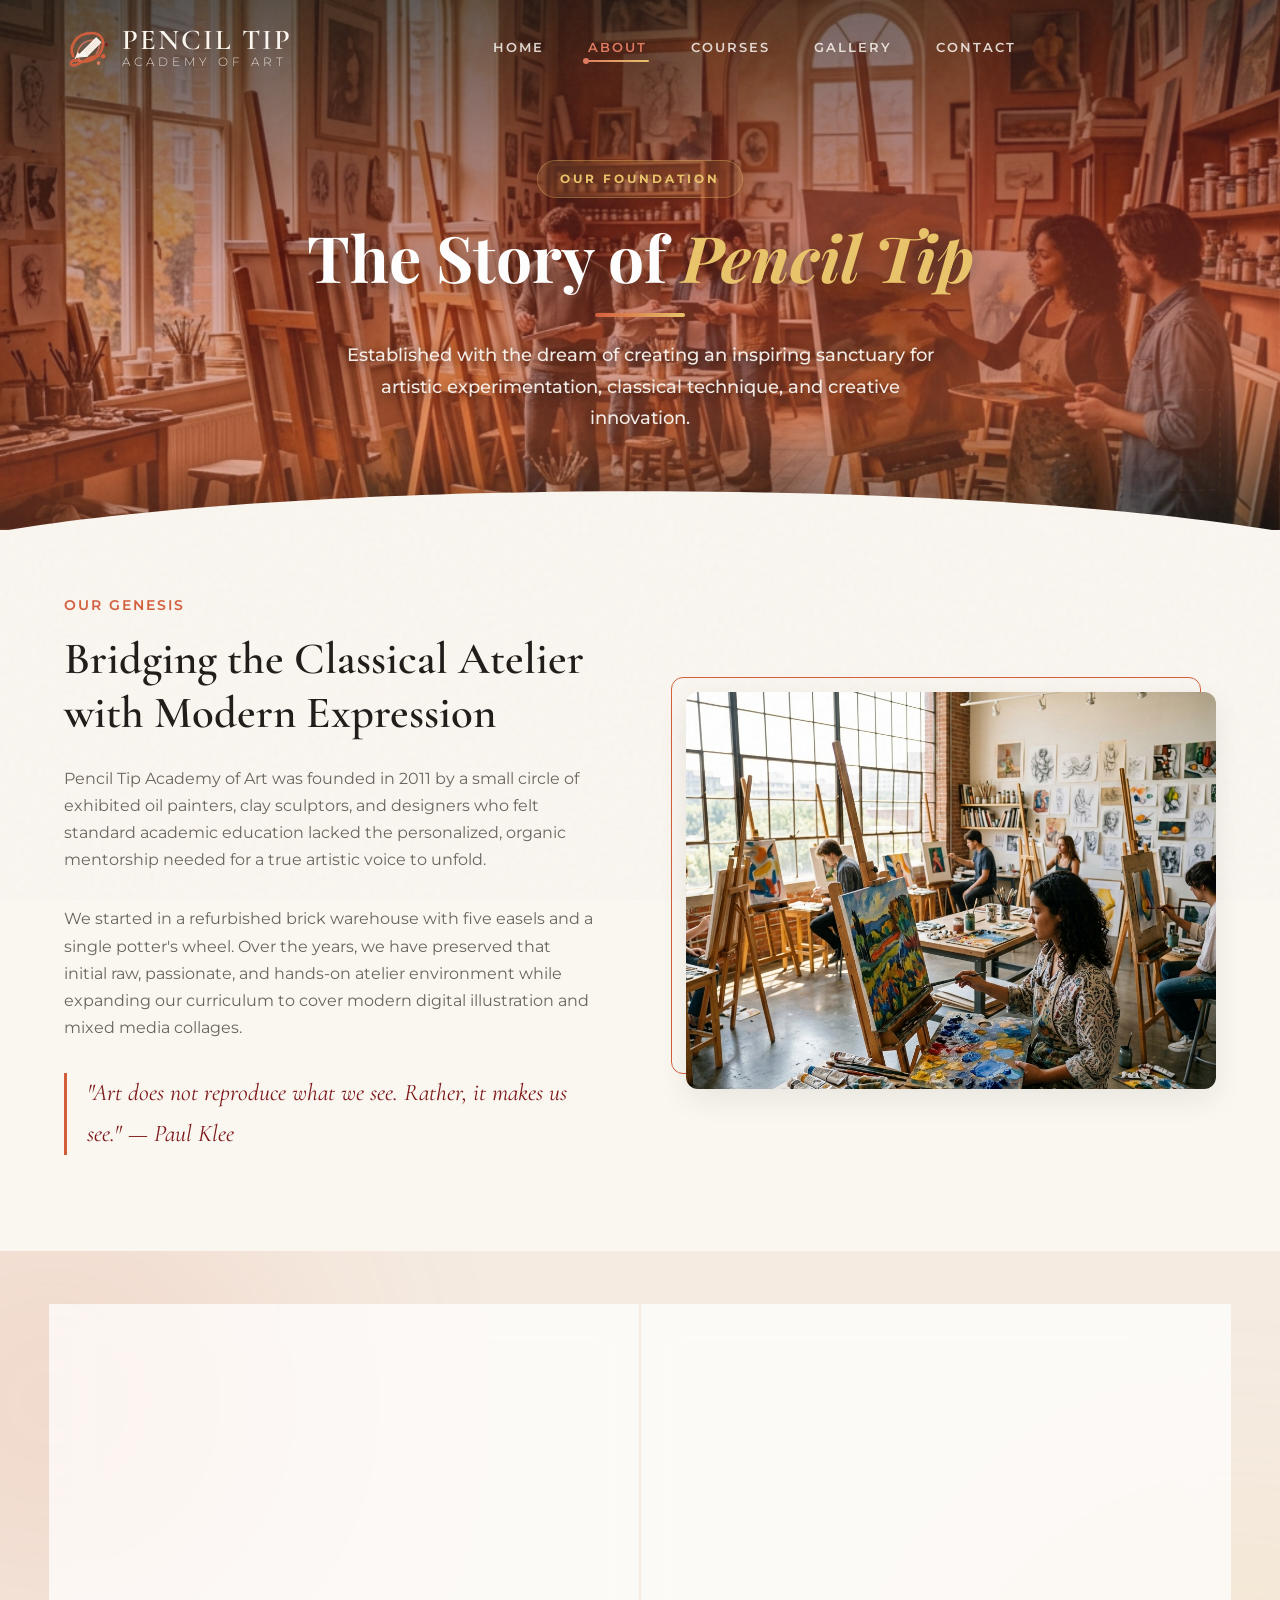
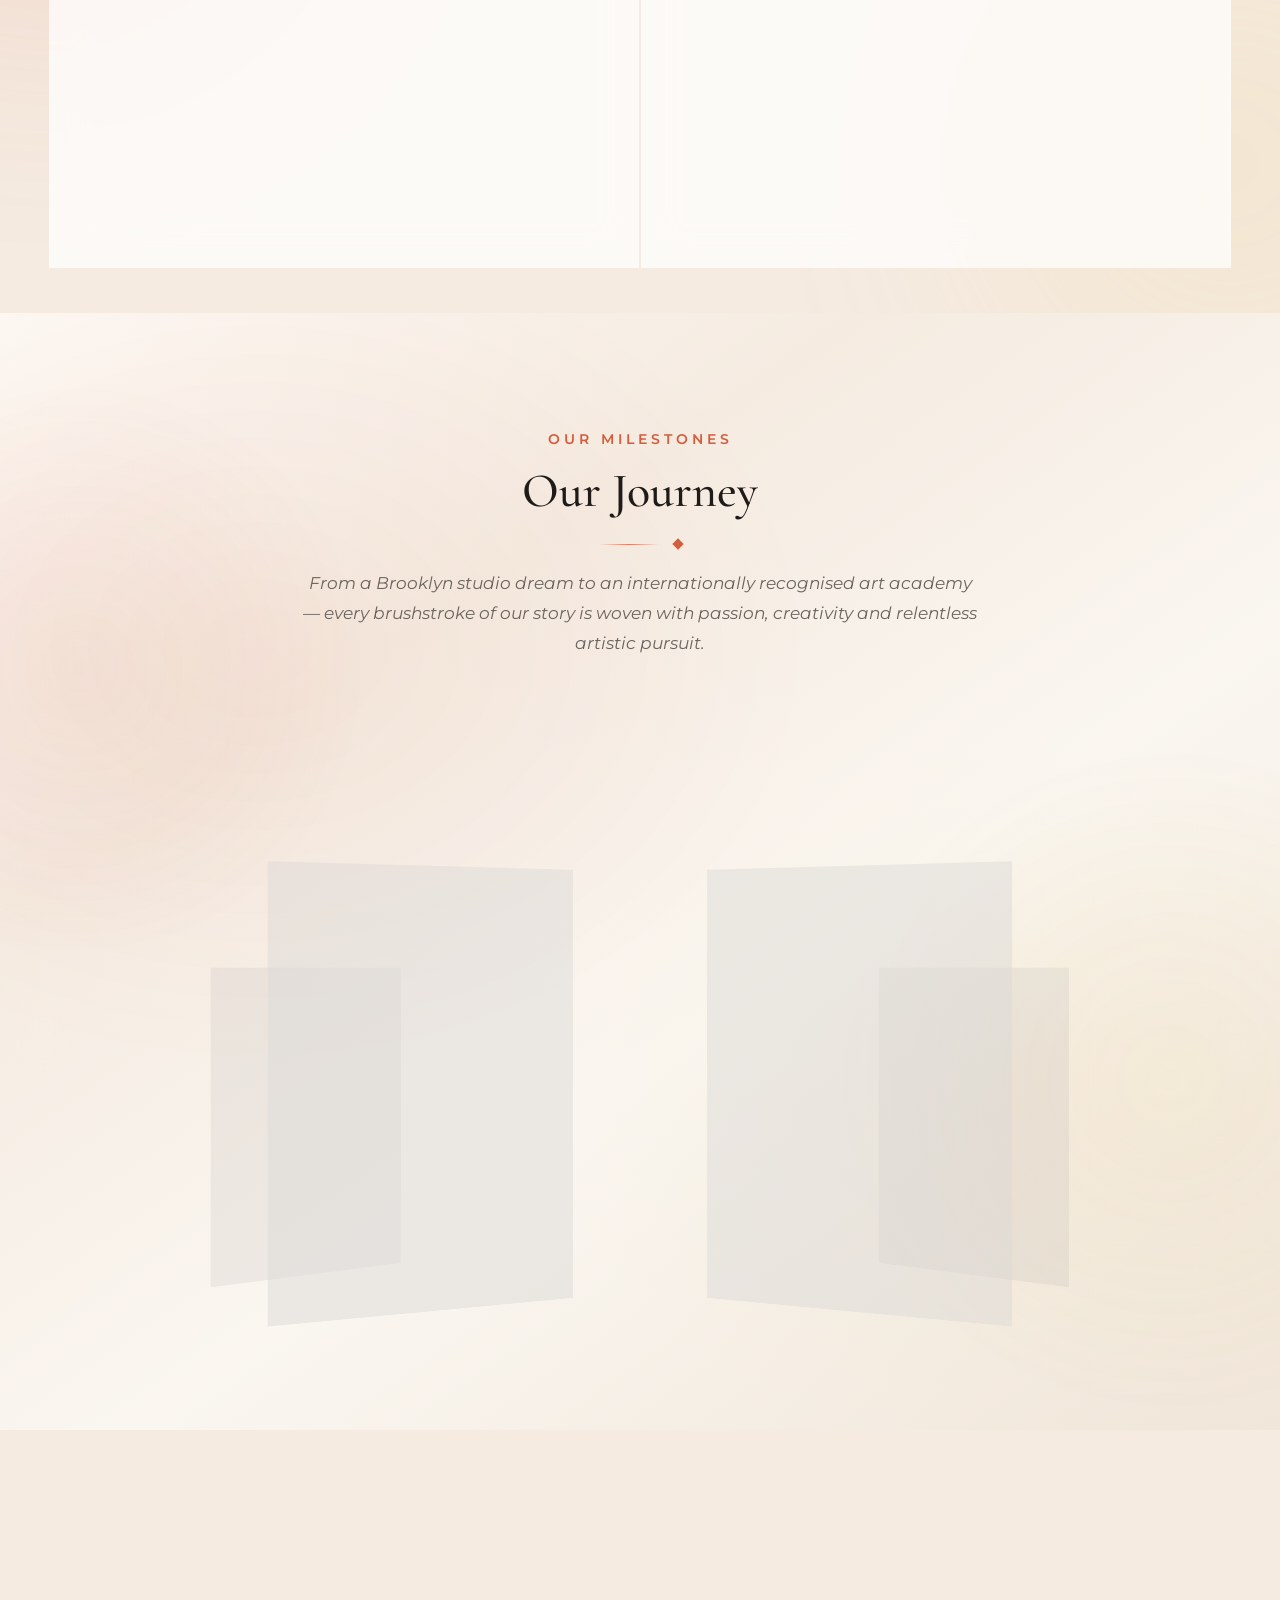
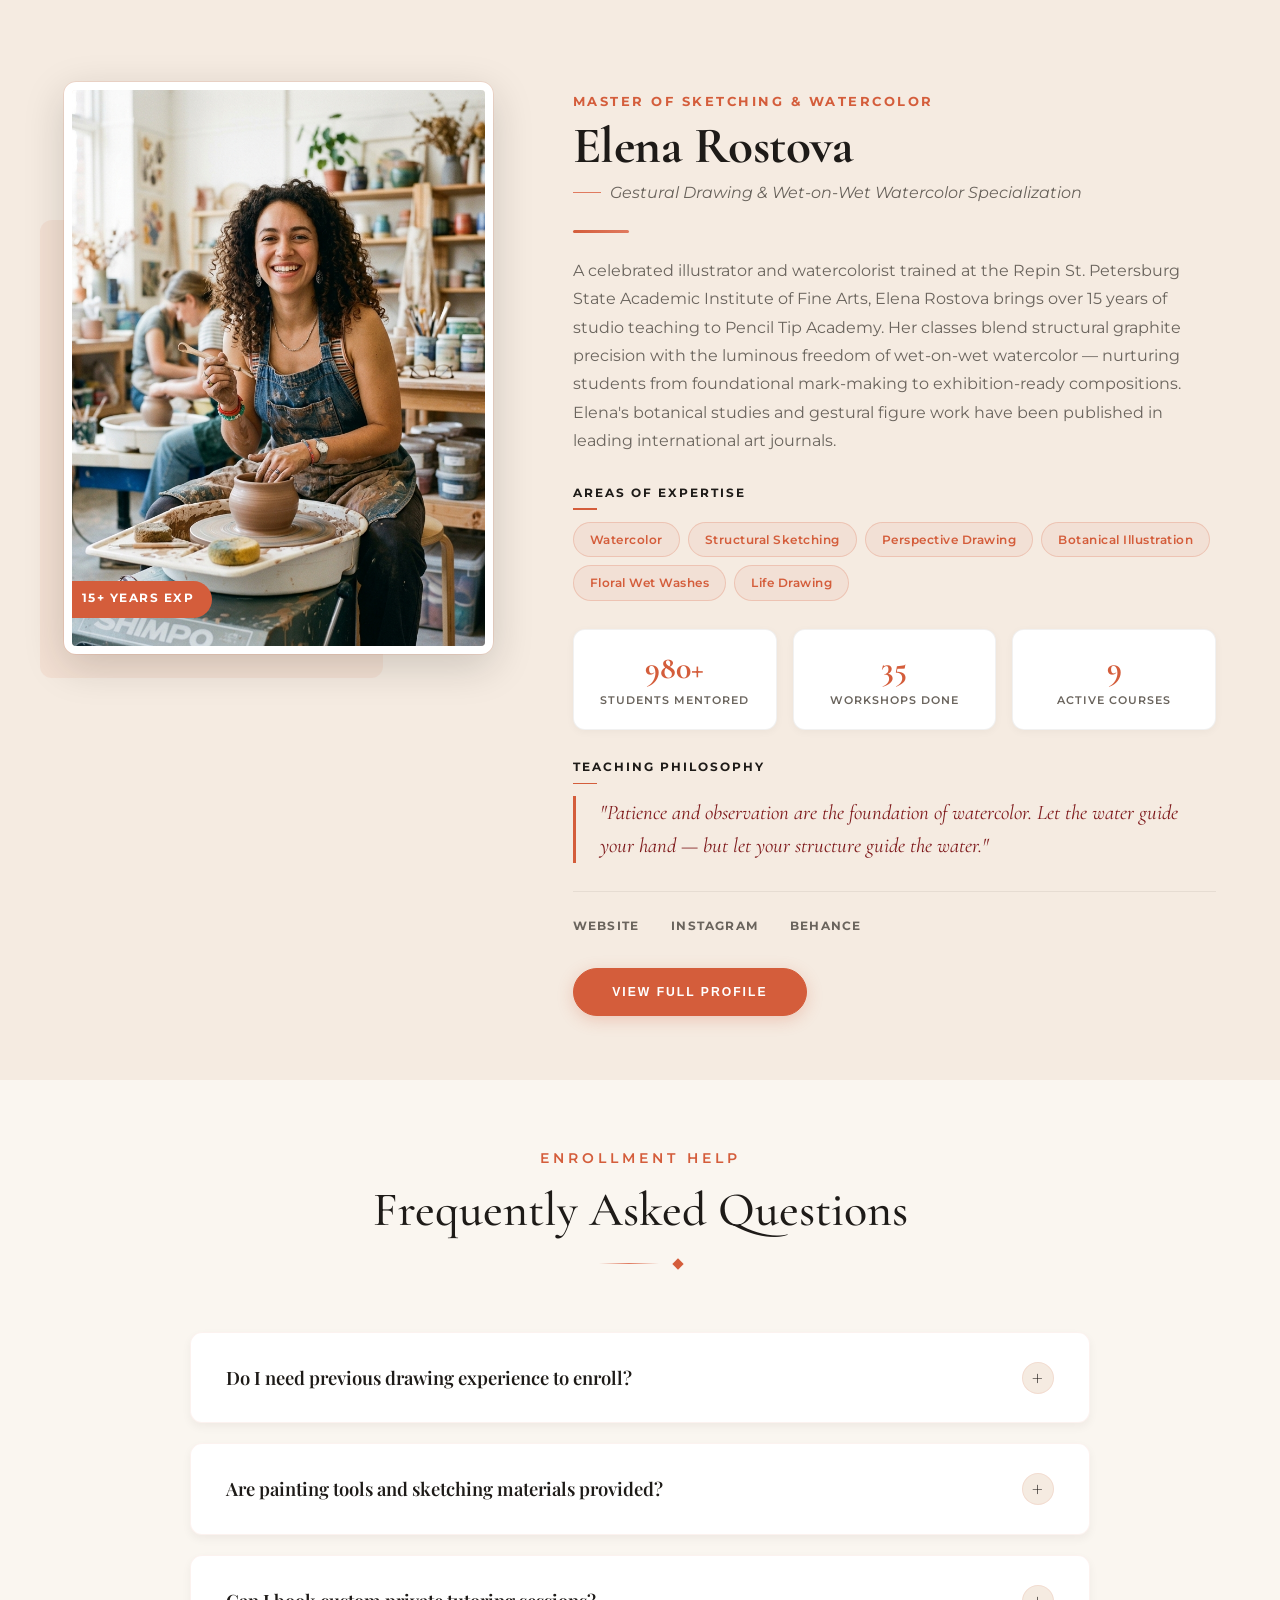
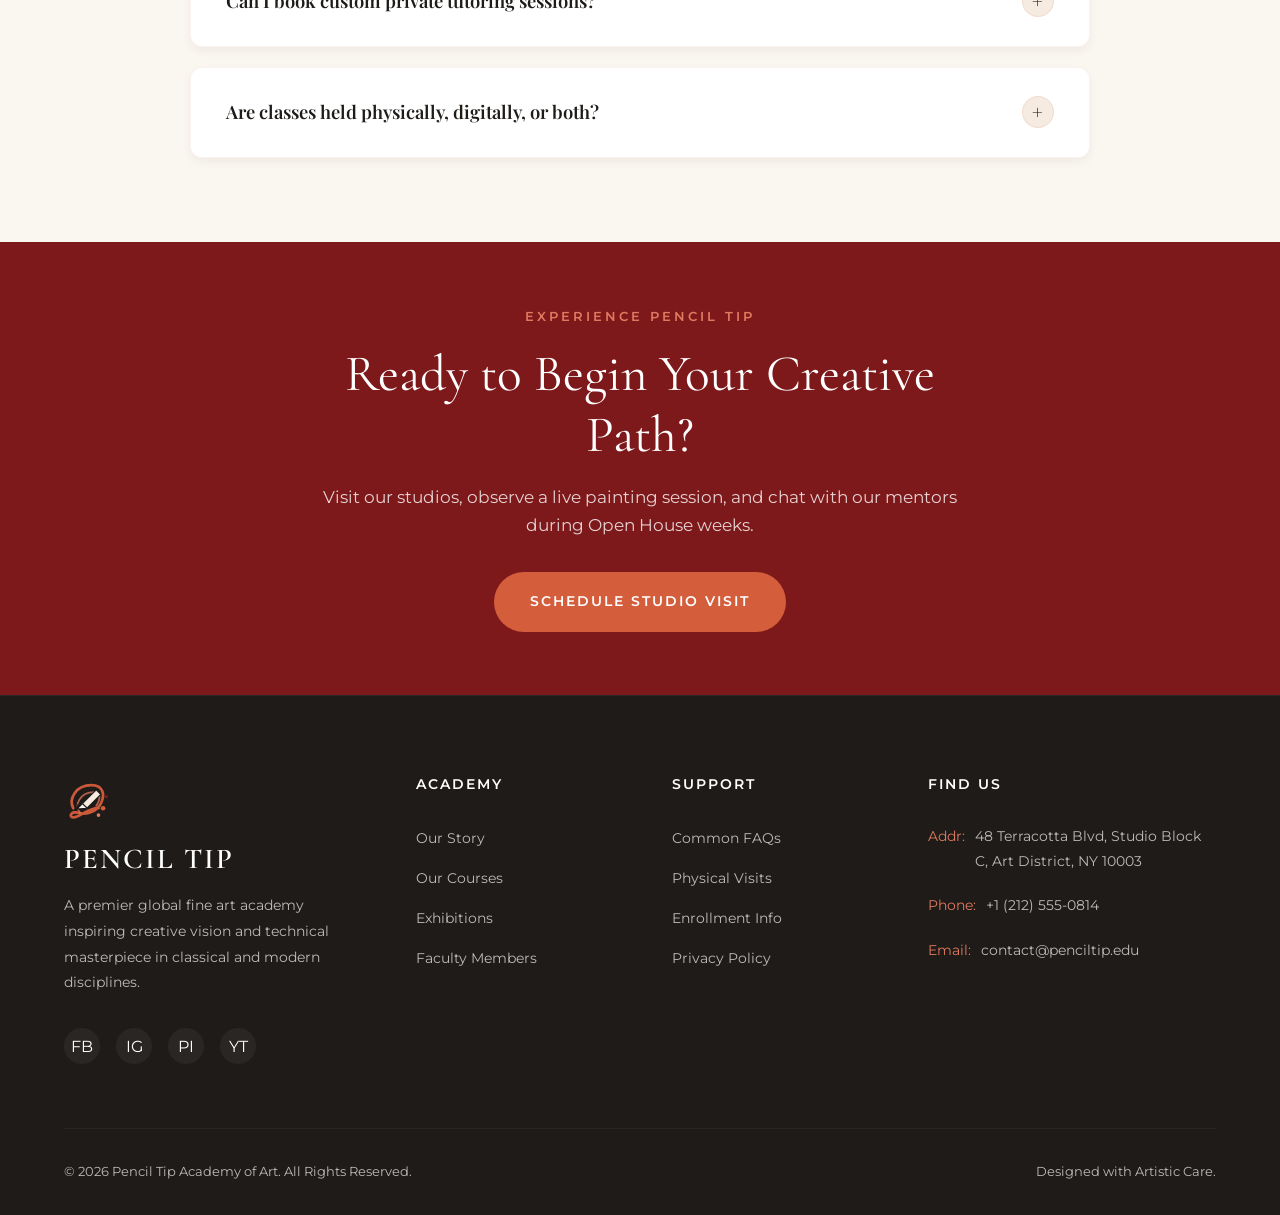
==== commit b5c8007e: "Final Commit" ====
--- a/about.html
+++ b/about.html
@@ -5,6 +5,8 @@
   <meta name="viewport" content="width=device-width, initial-scale=1.0">
   <meta name="description" content="Discover the story, mission, and learning philosophy of Pencil Tip Academy of Art. Meet our faculty of master artists and explore our vertical timeline of milestones.">
   <title>About Our Academy | Pencil Tip Academy of Art</title>
+  <!-- Favicon -->
+  <link rel="icon" type="image/svg+xml" href="images/favicon.svg">
   <!-- Main Stylesheet -->
   <link rel="stylesheet" href="css/style.css">
 </head>
@@ -37,22 +39,6 @@
         <li><a href="gallery.html" class="nav-link">Gallery</a></li>
         <li><a href="contact.html" class="nav-link">Contact</a></li>
       </ul>
-      <!-- User Account -->
-      <div class="user-account" id="userAccount">
-        <button class="user-profile-btn" id="userProfileBtn" aria-label="Open user account menu" aria-expanded="false" aria-haspopup="true">
-          <svg class="user-avatar" viewBox="0 0 44 44" fill="none" xmlns="http://www.w3.org/2000/svg">
-            <circle cx="22" cy="22" r="22" fill="#F5EBE1"/>
-            <circle cx="22" cy="17" r="7" fill="#D45D3B" opacity="0.85"/>
-            <ellipse cx="22" cy="34" rx="11" ry="7" fill="#D45D3B" opacity="0.7"/>
-          </svg>
-        </button>
-        <div class="user-dropdown" id="userDropdown" role="menu" aria-label="User account menu">
-          <ul class="user-dropdown-links">
-            <li role="none"><a href="login.html" role="menuitem" class="user-dropdown-link login-btn">Login</a></li>
-            <li role="none"><a href="signup.html" role="menuitem" class="user-dropdown-link signup-btn">Sign Up</a></li>
-          </ul>
-        </div>
-      </div>
       <div class="hamburger" id="hamburgerMenu">
         <span></span>
         <span></span>
@@ -419,61 +405,66 @@
   <section class="section-padding" id="instructors" style="background-color: var(--bg-secondary);">
     <div class="section-header reveal">
       <span class="subtitle">Master Faculty</span>
-      <h2>Meet the Mentors</h2>
+      <h2>Meet the Mentor</h2>
       <div class="art-divider"><span></span></div>
     </div>
 
-    <div class="faculty-grid">
-      <!-- Instructor 1 -->
-      <div class="faculty-card reveal">
-        <div class="faculty-img-wrapper">
-          <img src="images/faculty_1.png" alt="Alejandro V., Oil Painting Master Instructor at Pencil Tip">
-          <div class="faculty-socials">
-            <a href="#" aria-label="Website">WEB</a>
-            <a href="#" aria-label="Instagram">IG</a>
-            <a href="#" aria-label="ArtStation">AS</a>
-          </div>
-        </div>
-        <div class="faculty-info">
-          <h3>Alejandro V.</h3>
-          <span class="faculty-role">Head of Oil & Acrylic Painting</span>
-          <p>Exhibited across Paris and Rome, Alejandro specializes in Rembrandt glazing setups, chiaroscuro techniques, and anatomy studies.</p>
-        </div>
-      </div>
-
-      <!-- Instructor 2 -->
-      <div class="faculty-card reveal">
-        <div class="faculty-img-wrapper">
-          <img src="images/faculty_2.png" alt="Elena Rostova, Sketching and Watercolor Instructor at Pencil Tip">
-          <div class="faculty-socials">
-            <a href="#" aria-label="Website">WEB</a>
-            <a href="#" aria-label="Instagram">IG</a>
-            <a href="#" aria-label="Behance">BE</a>
-          </div>
-        </div>
-        <div class="faculty-info">
-          <h3>Elena Rostova</h3>
-          <span class="faculty-role">Master of Sketching & Watercolor</span>
-          <p>With 12+ years in graphite drawing, Elena's classes focus on structural sketching, perspective rules, and dynamic wet washes.</p>
-        </div>
-      </div>
-
-      <!-- Instructor 3 -->
-      <div class="faculty-card reveal">
-        <div class="faculty-img-wrapper">
-          <!-- Reusing studio or digital asset creatively for the third faculty layout -->
-          <img src="images/course_sculpture.png" alt="Marcus Vane, Ceramics and Sculpture Instructor at Pencil Tip">
-          <div class="faculty-socials">
-            <a href="#" aria-label="Website">WEB</a>
-            <a href="#" aria-label="Instagram">IG</a>
-            <a href="#" aria-label="Dribbble">DR</a>
-          </div>
-        </div>
-        <div class="faculty-info">
-          <h3>Marcus Vane</h3>
-          <span class="faculty-role">Head of Ceramics & Digital Art</span>
-          <p>Marcus bridges physical clay sculpting with immersive 3D digital concepts, tutoring creative anatomy structures and modeling cycles.</p>
-        </div>
+    <div class="featured-mentor-container reveal">
+      <!-- Left Column: Portrait -->
+      <div class="featured-mentor-portrait-wrap">
+        <div class="featured-mentor-portrait">
+          <img src="images/faculty_2.png" alt="Elena Rostova, Master Watercolor & Sketching Instructor at Pencil Tip">
+          <div class="featured-mentor-experience-badge">15+ Years Exp</div>
+        </div>
+      </div>
+
+      <!-- Right Column: Details -->
+      <div class="featured-mentor-details">
+        <span class="mentor-role">Master of Sketching & Watercolor</span>
+        <h3>Elena Rostova</h3>
+        <span class="mentor-spec">Gestural Drawing & Wet-on-Wet Watercolor Specialization</span>
+
+        <div class="featured-mentor-header-divider"></div>
+
+        <p class="mentor-bio">A celebrated illustrator and watercolorist trained at the Repin St. Petersburg State Academic Institute of Fine Arts, Elena Rostova brings over 15 years of studio teaching to Pencil Tip Academy. Her classes blend structural graphite precision with the luminous freedom of wet-on-wet watercolor — nurturing students from foundational mark-making to exhibition-ready compositions. Elena's botanical studies and gestural figure work have been published in leading international art journals.</p>
+
+        <span class="mentor-section-heading">Areas of Expertise</span>
+        <div class="mentor-badges">
+          <span class="badge">Watercolor</span>
+          <span class="badge">Structural Sketching</span>
+          <span class="badge">Perspective Drawing</span>
+          <span class="badge">Botanical Illustration</span>
+          <span class="badge">Floral Wet Washes</span>
+          <span class="badge">Life Drawing</span>
+        </div>
+
+        <div class="mentor-stats-row">
+          <div class="stat-item">
+            <span class="stat-val">980+</span>
+            <span class="stat-lbl">Students Mentored</span>
+          </div>
+          <div class="stat-item">
+            <span class="stat-val">35</span>
+            <span class="stat-lbl">Workshops Done</span>
+          </div>
+          <div class="stat-item">
+            <span class="stat-val">9</span>
+            <span class="stat-lbl">Active Courses</span>
+          </div>
+        </div>
+
+        <span class="mentor-section-heading">Teaching Philosophy</span>
+        <blockquote class="philosophy-blockquote">
+          "Patience and observation are the foundation of watercolor. Let the water guide your hand — but let your structure guide the water."
+        </blockquote>
+
+        <div class="mentor-socials-row">
+          <a href="#" aria-label="Website">Website</a>
+          <a href="#" aria-label="Instagram">Instagram</a>
+          <a href="#" aria-label="Behance">Behance</a>
+        </div>
+
+        <button class="view-full-profile-btn" id="btn-view-full-profile">View Full Profile</button>
       </div>
     </div>
   </section>
@@ -618,7 +609,25 @@
     </svg>
   </button>
 
+  <!-- Mentor Detailed Profile Modal -->
+  <div class="mentor-modal" id="mentorModal" aria-hidden="true" role="dialog" aria-labelledby="modalMentorName">
+    <div class="mentor-modal-backdrop" id="mentorModalBackdrop"></div>
+    <div class="mentor-modal-container">
+      <button class="mentor-modal-close" id="mentorModalCloseBtn" aria-label="Close modal">
+        <svg viewBox="0 0 24 24" fill="none" stroke="currentColor" stroke-width="2" stroke-linecap="round" stroke-linejoin="round">
+          <line x1="18" y1="6" x2="6" y2="18"></line>
+          <line x1="6" y1="6" x2="18" y2="18"></line>
+        </svg>
+      </button>
+      <div class="mentor-modal-body" id="mentorModalBody">
+        <!-- Injected via JavaScript -->
+      </div>
+    </div>
+  </div>
+
   <!-- Main JavaScript File -->
   <script src="js/main.js?v=2"></script>
+  <!-- Faculty Showcase JavaScript File -->
+  <script src="js/faculty.js"></script>
 </body>
 </html>
--- a/css/style.css
+++ b/css/style.css
@@ -2259,6 +2259,653 @@
 }
 
 /* ==========================================
+   FEATURED MENTOR SHOWCASE (About Page)
+   ========================================== */
+.featured-mentor-container {
+  display: grid;
+  grid-template-columns: 2fr 3fr;
+  gap: 5rem;
+  max-width: 1280px;
+  margin: 2.5rem auto 0;
+  align-items: flex-start;
+}
+
+/* Portrait card wrapper */
+.featured-mentor-portrait-wrap {
+  position: relative;
+}
+
+/* Decorative offset background accent */
+.featured-mentor-portrait-wrap::before {
+  content: '';
+  position: absolute;
+  bottom: -1.5rem;
+  left: -1.5rem;
+  width: 80%;
+  height: 80%;
+  background-color: rgba(212, 93, 59, 0.08);
+  border-radius: var(--border-radius-md);
+  z-index: 0;
+}
+
+.featured-mentor-portrait {
+  position: relative;
+  z-index: 1;
+  border-radius: var(--border-radius-md);
+  overflow: hidden;
+  box-shadow: 0 12px 40px rgba(30, 27, 24, 0.18);
+  border: 8px solid var(--white);
+  outline: 1.5px solid rgba(212, 93, 59, 0.12);
+  aspect-ratio: 3/4;
+  transition: transform var(--transition-normal), box-shadow var(--transition-normal);
+}
+
+.featured-mentor-portrait:hover {
+  transform: translateY(-6px);
+  box-shadow: 0 24px 52px rgba(30, 27, 24, 0.2);
+}
+
+.featured-mentor-portrait img {
+  width: 100%;
+  height: 100%;
+  object-fit: cover;
+  object-position: top center;
+  transition: transform 0.5s ease;
+  display: block;
+}
+
+.featured-mentor-portrait:hover img {
+  transform: scale(1.04);
+}
+
+.featured-mentor-experience-badge {
+  position: absolute;
+  bottom: 1.75rem;
+  left: -0.5rem;
+  z-index: 10;
+  background-color: var(--brand-primary);
+  color: var(--white);
+  padding: 0.55rem 1.1rem;
+  font-size: 0.72rem;
+  font-weight: 700;
+  text-transform: uppercase;
+  letter-spacing: 1.5px;
+  border-radius: 0 30px 30px 0;
+  box-shadow: var(--shadow-md);
+}
+
+.featured-mentor-details {
+  display: flex;
+  flex-direction: column;
+  padding-top: 0.5rem;
+}
+
+/* Name */
+.featured-mentor-details h3 {
+  font-size: 3.2rem;
+  font-family: var(--font-serif-cormorant);
+  color: var(--text-dark);
+  margin-bottom: 0.3rem;
+  font-weight: 700;
+  line-height: 1.08;
+  letter-spacing: -0.5px;
+}
+
+/* Designation */
+.featured-mentor-details .mentor-role {
+  font-family: var(--font-sans-montserrat);
+  font-size: 0.82rem;
+  font-weight: 700;
+  text-transform: uppercase;
+  color: var(--brand-primary);
+  letter-spacing: 2.5px;
+  margin-bottom: 0.4rem;
+  display: block;
+}
+
+/* Specialization */
+.featured-mentor-details .mentor-spec {
+  font-size: 1rem;
+  font-style: italic;
+  color: var(--text-light);
+  margin-bottom: 0;
+  display: flex;
+  align-items: center;
+  gap: 0.6rem;
+}
+.featured-mentor-details .mentor-spec::before {
+  content: '';
+  display: inline-block;
+  width: 28px;
+  height: 1.5px;
+  background-color: var(--brand-secondary);
+  flex-shrink: 0;
+}
+
+/* Divider below header */
+.featured-mentor-header-divider {
+  width: 56px;
+  height: 2.5px;
+  background: linear-gradient(90deg, var(--brand-primary), var(--brand-secondary));
+  border-radius: 4px;
+  margin: 1.5rem 0;
+}
+
+/* Biography */
+.featured-mentor-details .mentor-bio {
+  font-size: 1rem;
+  line-height: 1.78;
+  color: var(--text-light);
+  margin-bottom: 0;
+}
+
+/* Section sub-headings */
+.featured-mentor-details .mentor-section-heading {
+  font-family: var(--font-sans-montserrat);
+  font-size: 0.72rem;
+  font-weight: 700;
+  text-transform: uppercase;
+  letter-spacing: 2px;
+  color: var(--text-dark);
+  margin: 1.75rem 0 0.75rem;
+  position: relative;
+  padding-bottom: 0.4rem;
+}
+.featured-mentor-details .mentor-section-heading::after {
+  content: '';
+  position: absolute;
+  bottom: 0;
+  left: 0;
+  width: 24px;
+  height: 1.5px;
+  background-color: var(--brand-primary);
+}
+
+/* Skill badges */
+.featured-mentor-details .mentor-badges {
+  display: flex;
+  flex-wrap: wrap;
+  gap: 0.5rem;
+}
+
+.featured-mentor-details .mentor-badges .badge {
+  background-color: rgba(212, 93, 59, 0.07);
+  border: 1px solid rgba(212, 93, 59, 0.22);
+  color: var(--brand-primary);
+  padding: 0.42rem 1rem;
+  font-size: 0.74rem;
+  font-weight: 600;
+  border-radius: 50px;
+  letter-spacing: 0.5px;
+  transition: background 0.2s, color 0.2s;
+}
+.featured-mentor-details .mentor-badges .badge:hover {
+  background-color: var(--brand-primary);
+  color: var(--white);
+}
+
+/* Stat cards */
+.featured-mentor-details .mentor-stats-row {
+  display: grid;
+  grid-template-columns: repeat(3, 1fr);
+  gap: 1rem;
+  margin: 1.75rem 0 0;
+}
+
+.featured-mentor-details .stat-item {
+  display: flex;
+  flex-direction: column;
+  align-items: center;
+  background: var(--white);
+  border: 1px solid rgba(30, 27, 24, 0.06);
+  border-radius: var(--border-radius-md);
+  padding: 1.25rem 0.75rem;
+  box-shadow: 0 2px 8px rgba(30, 27, 24, 0.04);
+  transition: box-shadow 0.25s, transform 0.25s;
+}
+.featured-mentor-details .stat-item:hover {
+  box-shadow: var(--shadow-sm);
+  transform: translateY(-3px);
+}
+
+.featured-mentor-details .stat-val {
+  font-family: var(--font-serif-cormorant);
+  font-size: 2rem;
+  font-weight: 700;
+  color: var(--brand-primary);
+  line-height: 1.1;
+}
+
+.featured-mentor-details .stat-lbl {
+  font-size: 0.68rem;
+  text-transform: uppercase;
+  color: var(--text-light);
+  font-weight: 600;
+  letter-spacing: 1px;
+  margin-top: 0.35rem;
+  text-align: center;
+}
+
+.featured-mentor-details .philosophy-blockquote {
+  border-left: 3px solid var(--brand-primary);
+  padding-left: 1.5rem;
+  font-family: var(--font-serif-cormorant);
+  font-size: 1.3rem;
+  font-style: italic;
+  color: var(--accent);
+  margin: 0;
+  line-height: 1.6;
+}
+
+.featured-mentor-details .mentor-socials-row {
+  display: flex;
+  align-items: center;
+  gap: 2rem;
+  margin-top: 1.75rem;
+  padding-top: 1.5rem;
+  border-top: 1px solid rgba(30, 27, 24, 0.07);
+}
+
+.featured-mentor-details .mentor-socials-row a {
+  color: var(--text-light);
+  font-size: 0.75rem;
+  text-transform: uppercase;
+  font-weight: 700;
+  letter-spacing: 1.2px;
+  transition: color var(--transition-fast);
+  text-decoration: none;
+  position: relative;
+}
+.featured-mentor-details .mentor-socials-row a::after {
+  content: '';
+  position: absolute;
+  bottom: -3px;
+  left: 0;
+  width: 0;
+  height: 1.5px;
+  background: var(--brand-primary);
+  transition: width 0.25s ease;
+}
+.featured-mentor-details .mentor-socials-row a:hover {
+  color: var(--brand-primary);
+}
+.featured-mentor-details .mentor-socials-row a:hover::after {
+  width: 100%;
+}
+
+.view-full-profile-btn {
+  align-self: flex-start;
+  padding: 1rem 2.4rem;
+  font-size: 0.76rem;
+  letter-spacing: 2px;
+  background-color: var(--brand-primary);
+  border: 1.5px solid var(--brand-primary);
+  color: var(--white);
+  border-radius: 50px;
+  font-weight: 700;
+  text-transform: uppercase;
+  cursor: pointer;
+  box-shadow: 0 4px 16px rgba(212, 93, 59, 0.25);
+  transition: all 0.25s ease;
+  margin-top: 2rem;
+}
+
+.view-full-profile-btn:hover {
+  background-color: transparent;
+  color: var(--brand-primary);
+  transform: translateY(-3px);
+  box-shadow: 0 8px 24px rgba(212, 93, 59, 0.18);
+}
+
+/* Featured Mentor Responsive Stacking */
+@media (max-width: 1024px) {
+  .featured-mentor-container {
+    grid-template-columns: 1fr;
+    gap: 3rem;
+    max-width: 580px;
+  }
+  .featured-mentor-portrait-wrap::before {
+    display: none;
+  }
+  .featured-mentor-portrait {
+    max-width: 420px;
+    margin: 0 auto;
+  }
+  .featured-mentor-experience-badge {
+    left: auto;
+    right: 1rem;
+    bottom: 1rem;
+    border-radius: 30px;
+  }
+  .featured-mentor-details h3,
+  .featured-mentor-details .mentor-role {
+    text-align: center;
+  }
+  .featured-mentor-details .mentor-spec {
+    justify-content: center;
+  }
+  .featured-mentor-header-divider {
+    margin-left: auto;
+    margin-right: auto;
+  }
+  .featured-mentor-details .mentor-section-heading::after {
+    left: 50%;
+    transform: translateX(-50%);
+  }
+  .featured-mentor-details .mentor-section-heading {
+    text-align: center;
+  }
+  .featured-mentor-details .mentor-badges {
+    justify-content: center;
+  }
+  .featured-mentor-details .mentor-socials-row {
+    justify-content: center;
+  }
+  .view-full-profile-btn {
+    align-self: center;
+  }
+}
+
+/* ==========================================
+   FACULTY DETAILED PROFILE MODAL
+   ========================================== */
+.mentor-modal {
+  position: fixed;
+  top: 0;
+  left: 0;
+  width: 100%;
+  height: 100%;
+  z-index: 2000;
+  display: flex;
+  align-items: center;
+  justify-content: center;
+  opacity: 0;
+  visibility: hidden;
+  transition: opacity 0.4s ease, visibility 0.4s ease;
+}
+
+.mentor-modal.active {
+  opacity: 1;
+  visibility: visible;
+}
+
+.mentor-modal-backdrop {
+  position: absolute;
+  top: 0;
+  left: 0;
+  width: 100%;
+  height: 100%;
+  background-color: rgba(30, 27, 24, 0.45);
+  backdrop-filter: blur(10px);
+  -webkit-backdrop-filter: blur(10px);
+  z-index: 1;
+}
+
+.mentor-modal-container {
+  position: relative;
+  width: 90%;
+  max-width: 850px;
+  max-height: 85vh;
+  background-color: var(--bg-primary);
+  border-radius: var(--border-radius-md);
+  box-shadow: var(--shadow-lg);
+  z-index: 2;
+  overflow: hidden;
+  transform: scale(0.9) translateY(20px);
+  transition: transform 0.4s cubic-bezier(0.25, 1, 0.5, 1);
+  display: flex;
+  flex-direction: column;
+  border: 1px solid rgba(212, 93, 59, 0.1);
+}
+
+.mentor-modal.active .mentor-modal-container {
+  transform: scale(1) translateY(0);
+}
+
+.mentor-modal-close {
+  position: absolute;
+  top: 1.5rem;
+  right: 1.5rem;
+  background: var(--white);
+  border: 1px solid rgba(30, 27, 24, 0.08);
+  width: 38px;
+  height: 38px;
+  border-radius: 50%;
+  display: flex;
+  align-items: center;
+  justify-content: center;
+  cursor: pointer;
+  z-index: 10;
+  color: var(--text-dark);
+  box-shadow: var(--shadow-sm);
+  transition: all var(--transition-fast);
+}
+
+.mentor-modal-close:hover {
+  background: var(--brand-primary);
+  color: var(--white);
+  transform: rotate(90deg);
+}
+
+.mentor-modal-close svg {
+  width: 18px;
+  height: 18px;
+}
+
+.mentor-modal-body {
+  overflow-y: auto;
+  padding: 3rem;
+  scrollbar-width: thin;
+}
+
+/* Modal Content Grid */
+.mentor-profile-grid {
+  display: grid;
+  grid-template-columns: 280px 1fr;
+  gap: 3rem;
+}
+
+.mentor-profile-sidebar {
+  display: flex;
+  flex-direction: column;
+  align-items: center;
+}
+
+.mentor-profile-sidebar .profile-img-wrap {
+  width: 100%;
+  aspect-ratio: 4/5;
+  border-radius: var(--border-radius-md);
+  overflow: hidden;
+  box-shadow: var(--shadow-md);
+  margin-bottom: 2rem;
+  border: 1px solid rgba(30, 27, 24, 0.06);
+}
+
+.mentor-profile-sidebar .profile-img-wrap img {
+  width: 100%;
+  height: 100%;
+  object-fit: cover;
+}
+
+.mentor-profile-sidebar .profile-quick-stats {
+  width: 100%;
+  background: var(--bg-secondary);
+  border-radius: var(--border-radius-md);
+  padding: 1.5rem;
+  display: flex;
+  flex-direction: column;
+  gap: 1rem;
+}
+
+.mentor-profile-sidebar .quick-stat-row {
+  display: flex;
+  justify-content: space-between;
+  border-bottom: 1px solid rgba(30, 27, 24, 0.06);
+  padding-bottom: 0.5rem;
+}
+
+.mentor-profile-sidebar .quick-stat-row:last-child {
+  border-bottom: none;
+  padding-bottom: 0;
+}
+
+.mentor-profile-sidebar .quick-stat-row span:first-child {
+  font-size: 0.72rem;
+  text-transform: uppercase;
+  color: var(--text-light);
+  font-weight: 600;
+  letter-spacing: 0.5px;
+}
+
+.mentor-profile-sidebar .quick-stat-row span:last-child {
+  font-size: 0.88rem;
+  font-weight: 600;
+  color: var(--text-dark);
+}
+
+/* Modal Detailed Area */
+.mentor-profile-details {
+  display: flex;
+  flex-direction: column;
+}
+
+.mentor-profile-details h2 {
+  font-size: 2.5rem;
+  margin-bottom: 0.25rem;
+  line-height: 1.1;
+}
+
+.mentor-profile-details .modal-role {
+  font-family: var(--font-sans-montserrat);
+  font-size: 0.82rem;
+  font-weight: 700;
+  text-transform: uppercase;
+  color: var(--brand-primary);
+  letter-spacing: 2px;
+  margin-bottom: 0.5rem;
+  display: block;
+}
+
+.mentor-profile-details .modal-spec-tag {
+  font-size: 0.95rem;
+  font-style: italic;
+  color: var(--text-light);
+  margin-bottom: 2rem;
+  display: block;
+}
+
+.mentor-profile-details h3.detail-section-title {
+  font-size: 1.25rem;
+  text-transform: uppercase;
+  color: var(--text-dark);
+  font-family: var(--font-sans-montserrat);
+  letter-spacing: 1.5px;
+  margin-top: 2rem;
+  margin-bottom: 0.75rem;
+  border-bottom: 2px solid var(--brand-primary);
+  padding-bottom: 0.25rem;
+  display: inline-block;
+  align-self: flex-start;
+}
+
+.mentor-profile-details p {
+  font-size: 0.95rem;
+  line-height: 1.7;
+  color: var(--text-light);
+  margin-bottom: 1rem;
+}
+
+.mentor-profile-details .philosophy-quote {
+  border-left: 3px solid var(--brand-primary);
+  padding-left: 1.5rem;
+  font-family: var(--font-serif-cormorant);
+  font-size: 1.4rem;
+  font-style: italic;
+  color: var(--accent);
+  margin: 1.5rem 0;
+  line-height: 1.5;
+}
+
+.mentor-profile-details ul.detail-list {
+  list-style: none;
+  display: flex;
+  flex-direction: column;
+  gap: 0.6rem;
+  margin-bottom: 1rem;
+}
+
+.mentor-profile-details ul.detail-list li {
+  font-size: 0.95rem;
+  color: var(--text-light);
+  position: relative;
+  padding-left: 1.5rem;
+}
+
+.mentor-profile-details ul.detail-list li::before {
+  content: "—";
+  position: absolute;
+  left: 0;
+  color: var(--brand-primary);
+  font-weight: bold;
+}
+
+.mentor-profile-details .portfolio-links {
+  display: flex;
+  gap: 1.5rem;
+  margin-top: 1.5rem;
+}
+
+.mentor-profile-details .portfolio-links a {
+  font-size: 0.8rem;
+  text-transform: uppercase;
+  letter-spacing: 1px;
+  font-weight: 700;
+  color: var(--brand-primary);
+  border-bottom: 1px solid transparent;
+  transition: all var(--transition-fast);
+}
+
+.mentor-profile-details .portfolio-links a:hover {
+  color: var(--accent);
+  border-color: var(--accent);
+}
+
+/* Scroll Lock on Body */
+body.modal-open {
+  overflow: hidden !important;
+}
+
+/* Modal Responsive Stacking */
+@media (max-width: 768px) {
+  .mentor-modal-body {
+    padding: 2.5rem 1.5rem;
+  }
+  .mentor-profile-grid {
+    grid-template-columns: 1fr;
+    gap: 2rem;
+  }
+  .mentor-profile-sidebar {
+    max-width: 320px;
+    margin: 0 auto;
+  }
+  .mentor-profile-details h2 {
+    font-size: 2.1rem;
+    text-align: center;
+  }
+  .mentor-profile-details .modal-role,
+  .mentor-profile-details .modal-spec-tag {
+    text-align: center;
+  }
+  .mentor-profile-details h3.detail-section-title {
+    align-self: center;
+    text-align: center;
+  }
+  .mentor-profile-details .portfolio-links {
+    justify-content: center;
+  }
+}
+
+/* ==========================================
    ACCORDION (FAQs - About & Contact Pages)
    ========================================== */
 /* ==========================================
@@ -2930,11 +3577,13 @@
   padding: 6px;
   box-shadow: var(--shadow-md);
   border-radius: 50px;
+  overflow: hidden;
 }
 
 .newsletter-input {
   flex-grow: 1;
   border: none;
+  background: transparent;
   padding: 0.8rem 1.2rem;
   font-family: var(--font-sans-montserrat);
   font-size: 0.9rem;
@@ -2972,6 +3621,8 @@
   color: rgba(255, 255, 255, 0.7);
   padding: 5rem 5% 2rem;
   border-top: 1px solid rgba(255, 255, 255, 0.05);
+  margin-top: -1px;
+  position: relative;
 }
 
 .footer-grid {
@@ -3976,13 +4627,15 @@
   margin: 0 auto;
 }
 
-.faculty-card {
+.faculty-showcase .faculty-card {
   position: relative;
   text-align: center;
   transition: transform var(--transition-normal);
-}
-
-.faculty-card:hover {
+  overflow: visible;
+  padding: 3.25rem 2rem 2.5rem;
+}
+
+.faculty-showcase .faculty-card:hover {
   transform: translateY(-5px);
 }
 
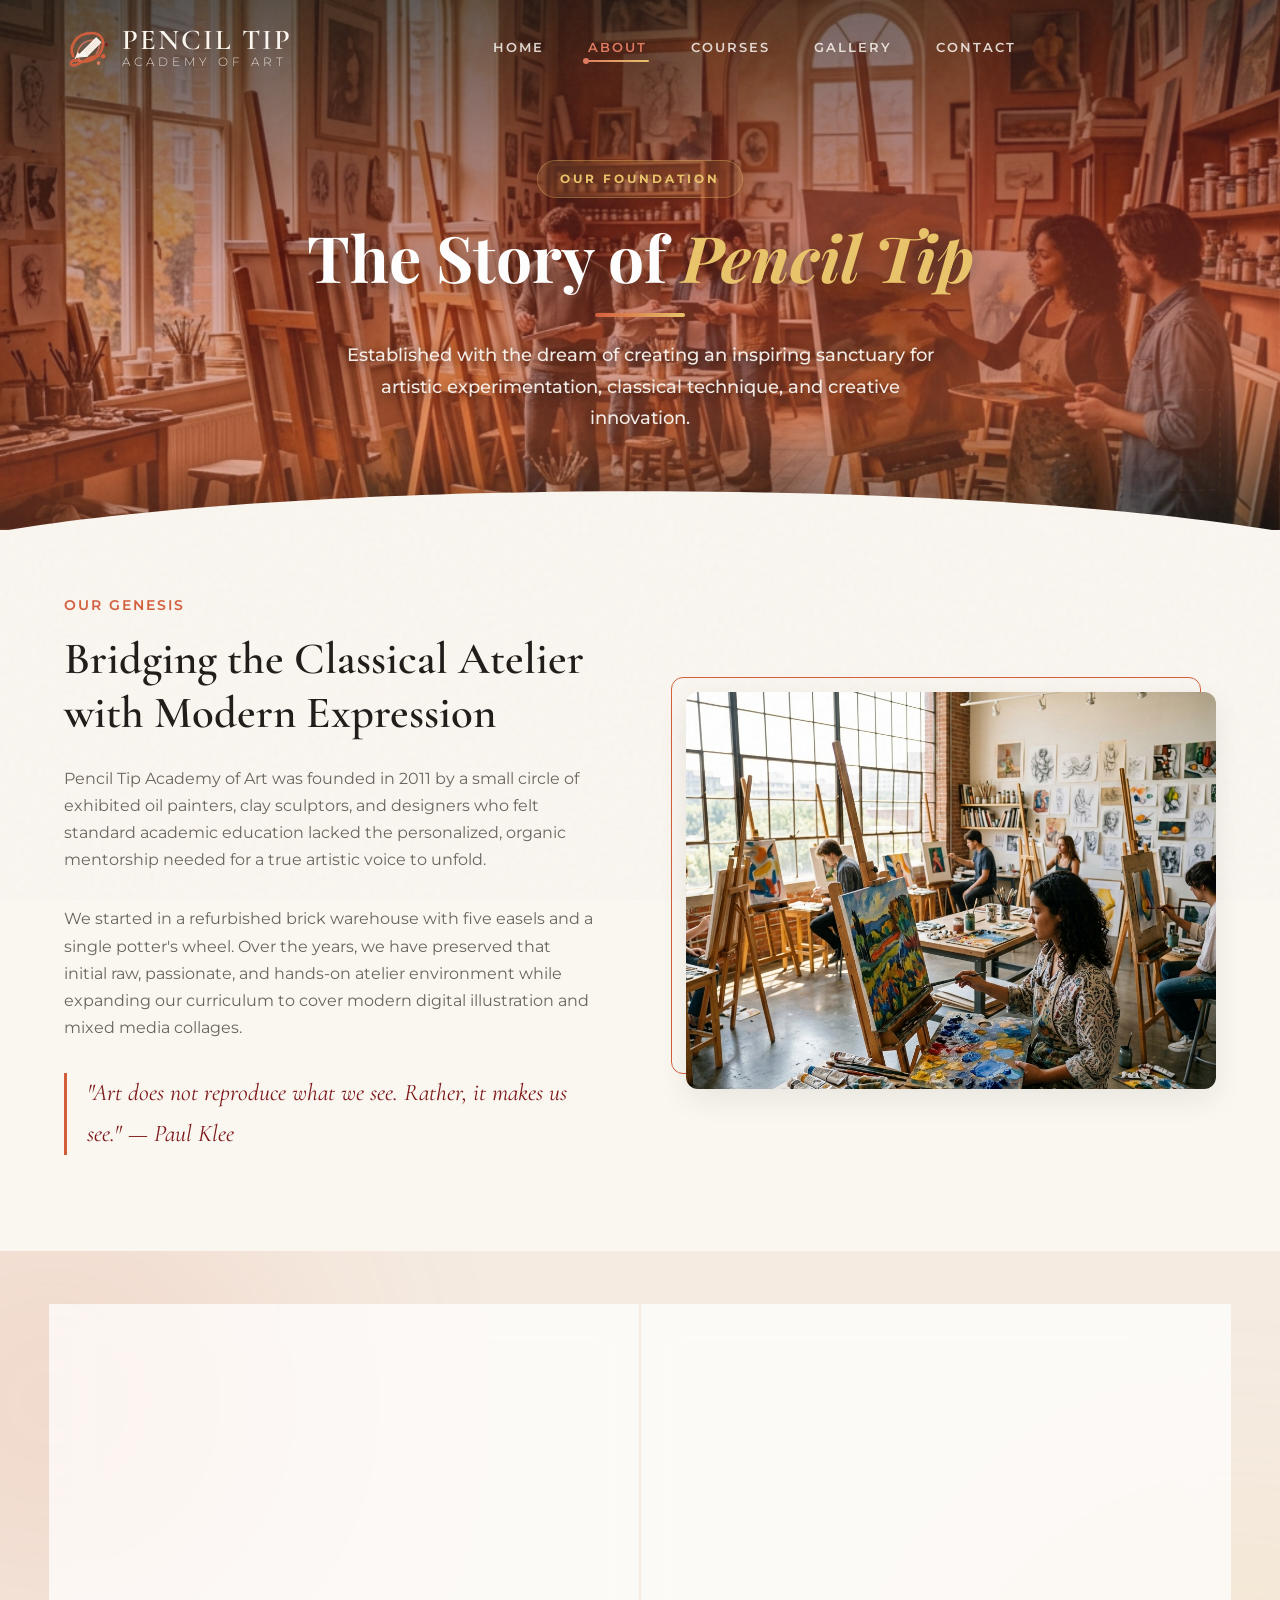
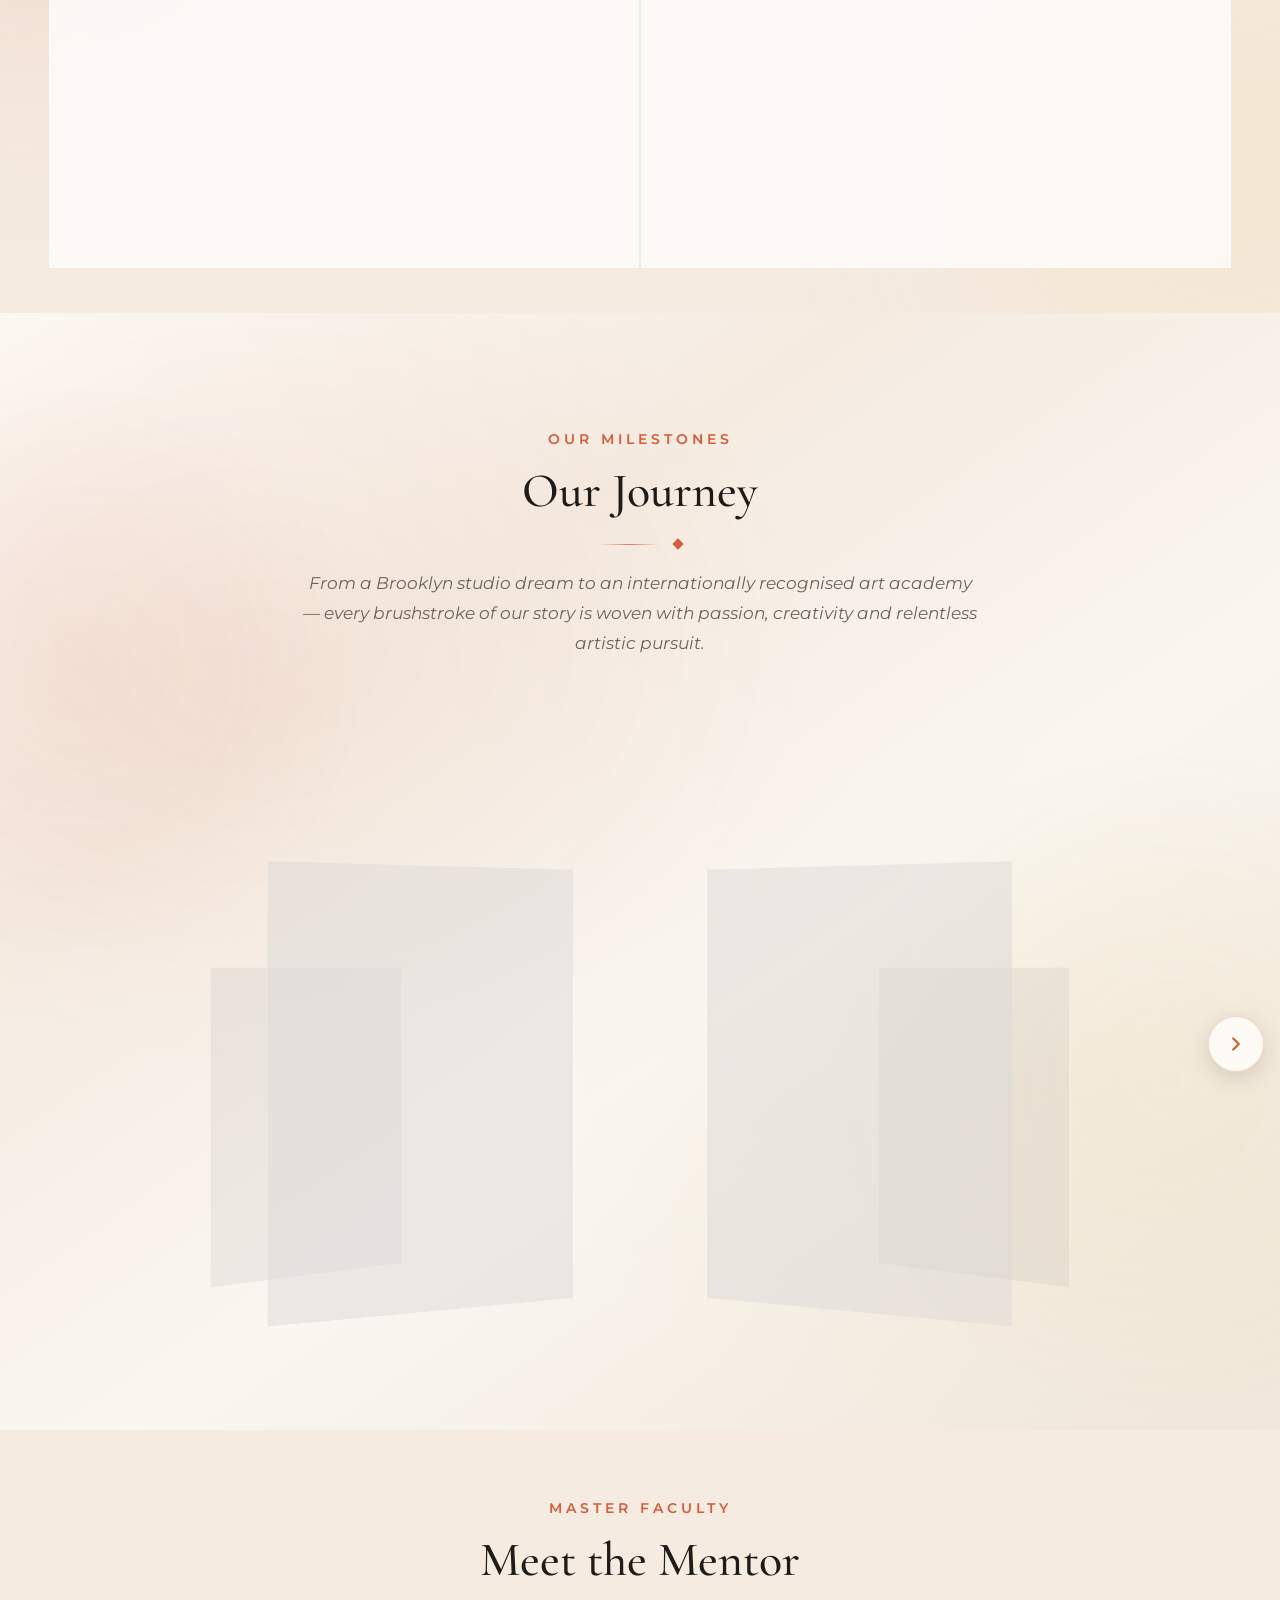
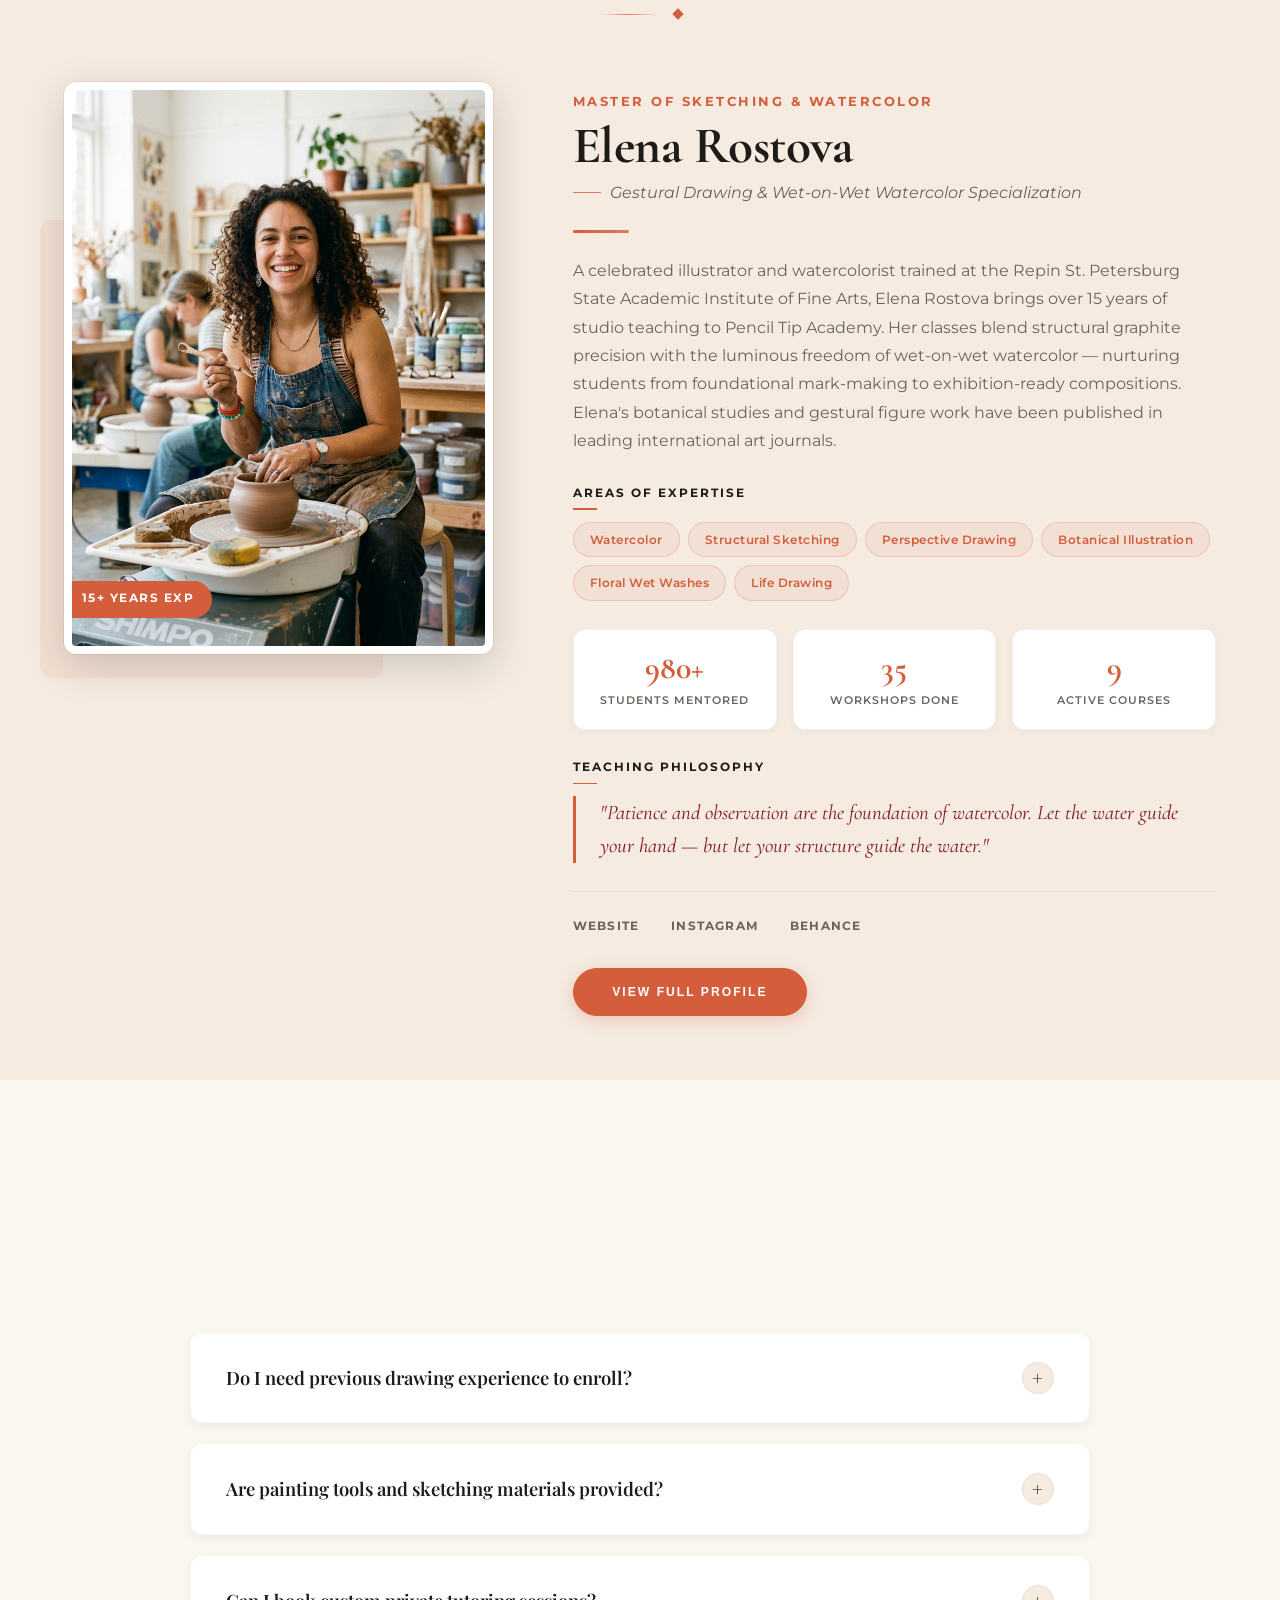
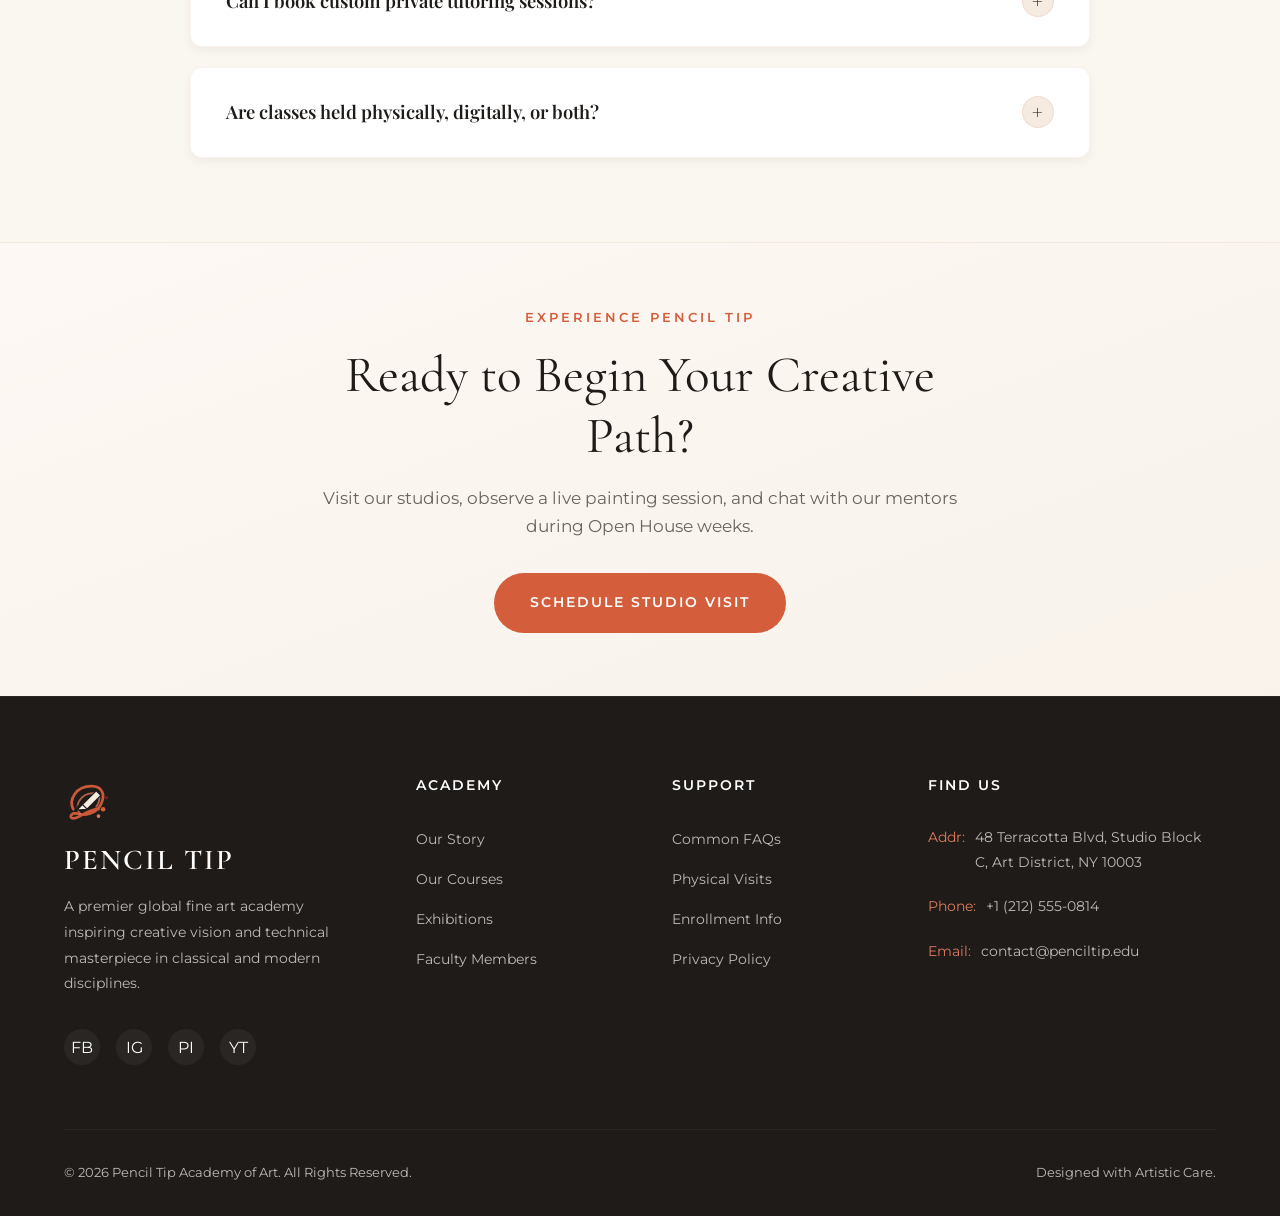
==== commit 08f6ea8c: "Final Commit" ====
--- a/about.html
+++ b/about.html
@@ -529,11 +529,11 @@
   <!-- ==========================================
        CTA BANNER
        ========================================== -->
-  <section class="newsletter-section" style="background-color: var(--accent);">
+  <section class="newsletter-section about-cta-section">
     <div class="newsletter-content reveal">
-      <span style="text-transform: uppercase; letter-spacing: 3px; font-size: 0.8rem; font-weight: 600; color: var(--brand-secondary); display: block; margin-bottom: 1rem;">Experience Pencil Tip</span>
-      <h2>Ready to Begin Your Creative Path?</h2>
-      <p style="margin-bottom: 2rem;">Visit our studios, observe a live painting session, and chat with our mentors during Open House weeks.</p>
+      <span style="text-transform: uppercase; letter-spacing: 3px; font-size: 0.8rem; font-weight: 600; color: var(--brand-primary); display: block; margin-bottom: 1rem;">Experience Pencil Tip</span>
+      <h2 style="color: var(--text-dark);">Ready to Begin Your Creative Path?</h2>
+      <p style="margin-bottom: 2rem; color: var(--text-light);">Visit our studios, observe a live painting session, and chat with our mentors during Open House weeks.</p>
       <a href="contact.html" class="btn btn-primary" style="background-color: var(--brand-primary);" id="ctaAboutBtn">Schedule Studio Visit</a>
     </div>
   </section>
--- a/css/style.css
+++ b/css/style.css
@@ -3569,6 +3569,24 @@
   margin-bottom: 2.5rem;
 }
 
+/* About Page CTA — overrides the orange newsletter background
+   with the site's signature warm ivory gradient so the section
+   blends seamlessly with surrounding sections. */
+.about-cta-section {
+  background: linear-gradient(160deg, #FDF8F3 0%, #FAF5EF 50%, #F8F2EB 100%);
+  color: var(--text-dark);
+  border-top: 1px solid rgba(212, 93, 59, 0.08);
+}
+
+/* Ensure inherited white text rules are neutralised */
+.about-cta-section h2 {
+  color: var(--text-dark);
+}
+
+.about-cta-section p {
+  color: var(--text-light);
+}
+
 .newsletter-form {
   display: flex;
   max-width: 500px;
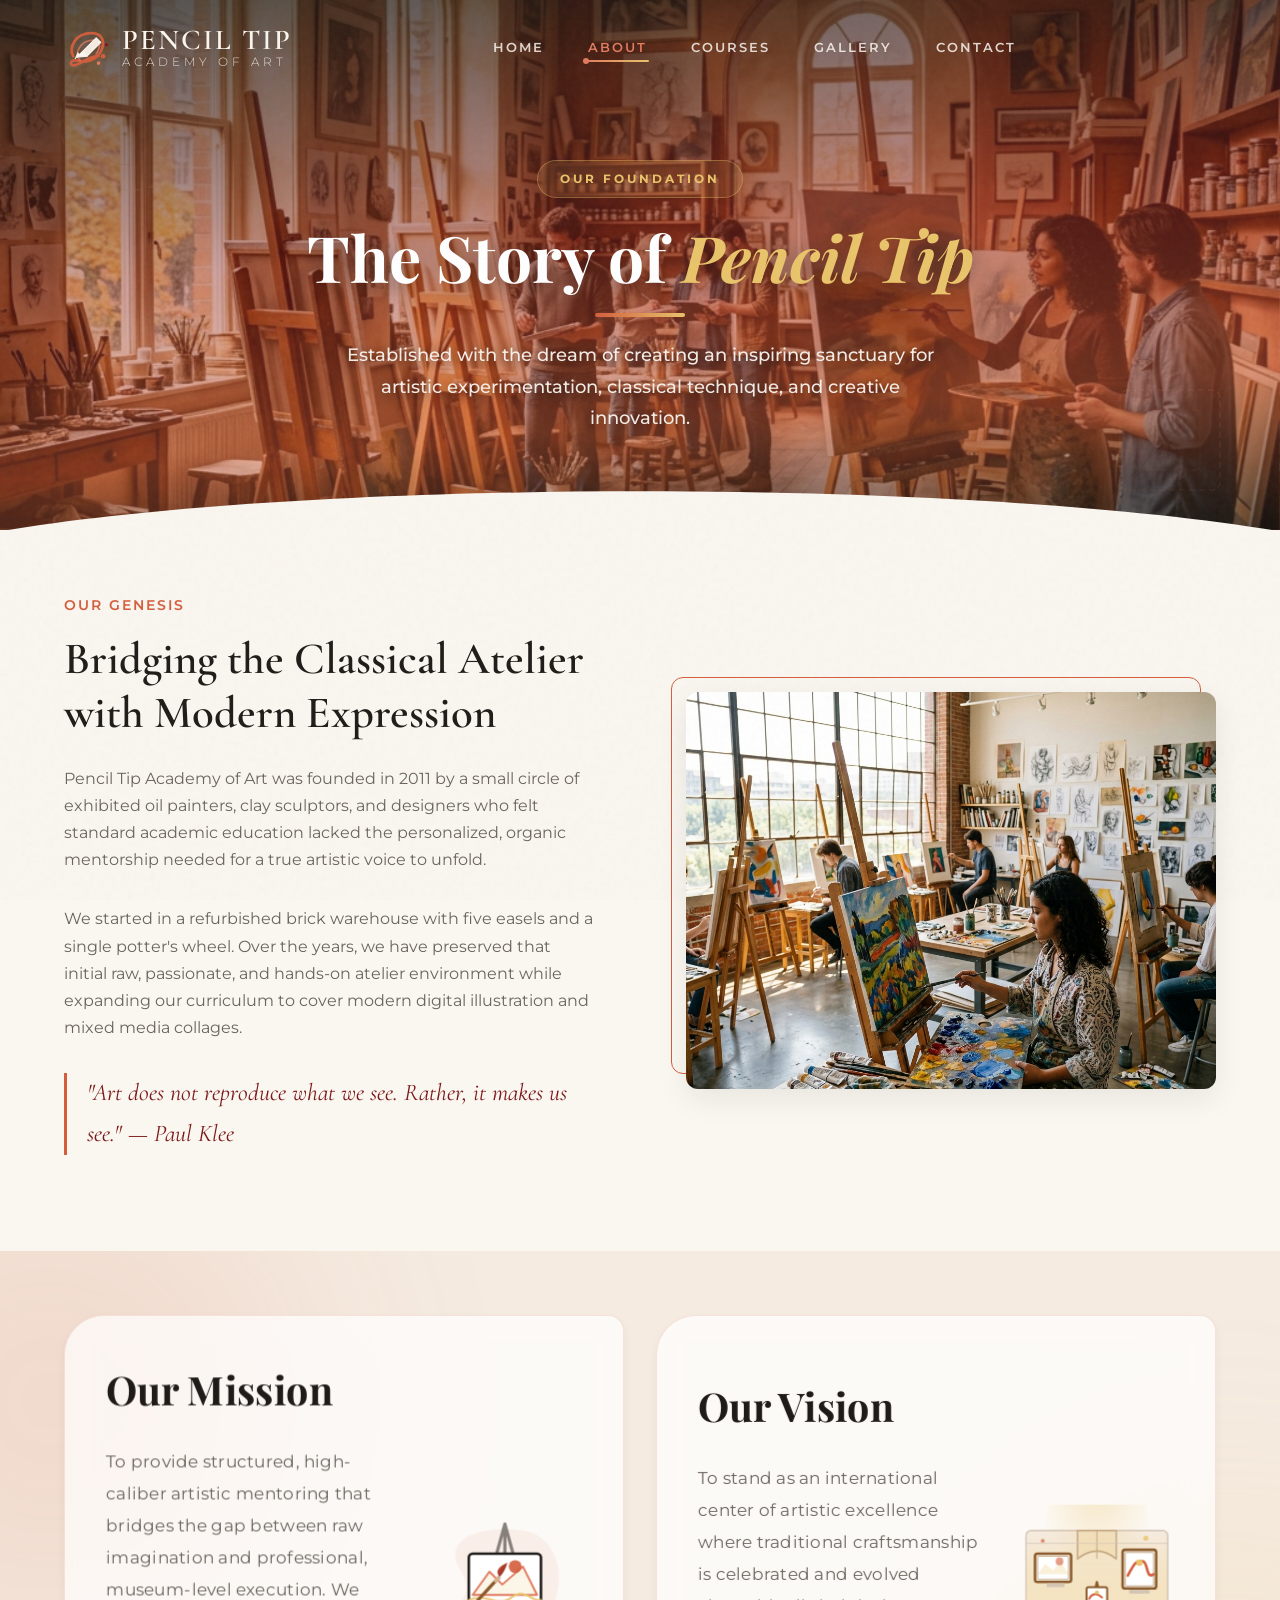
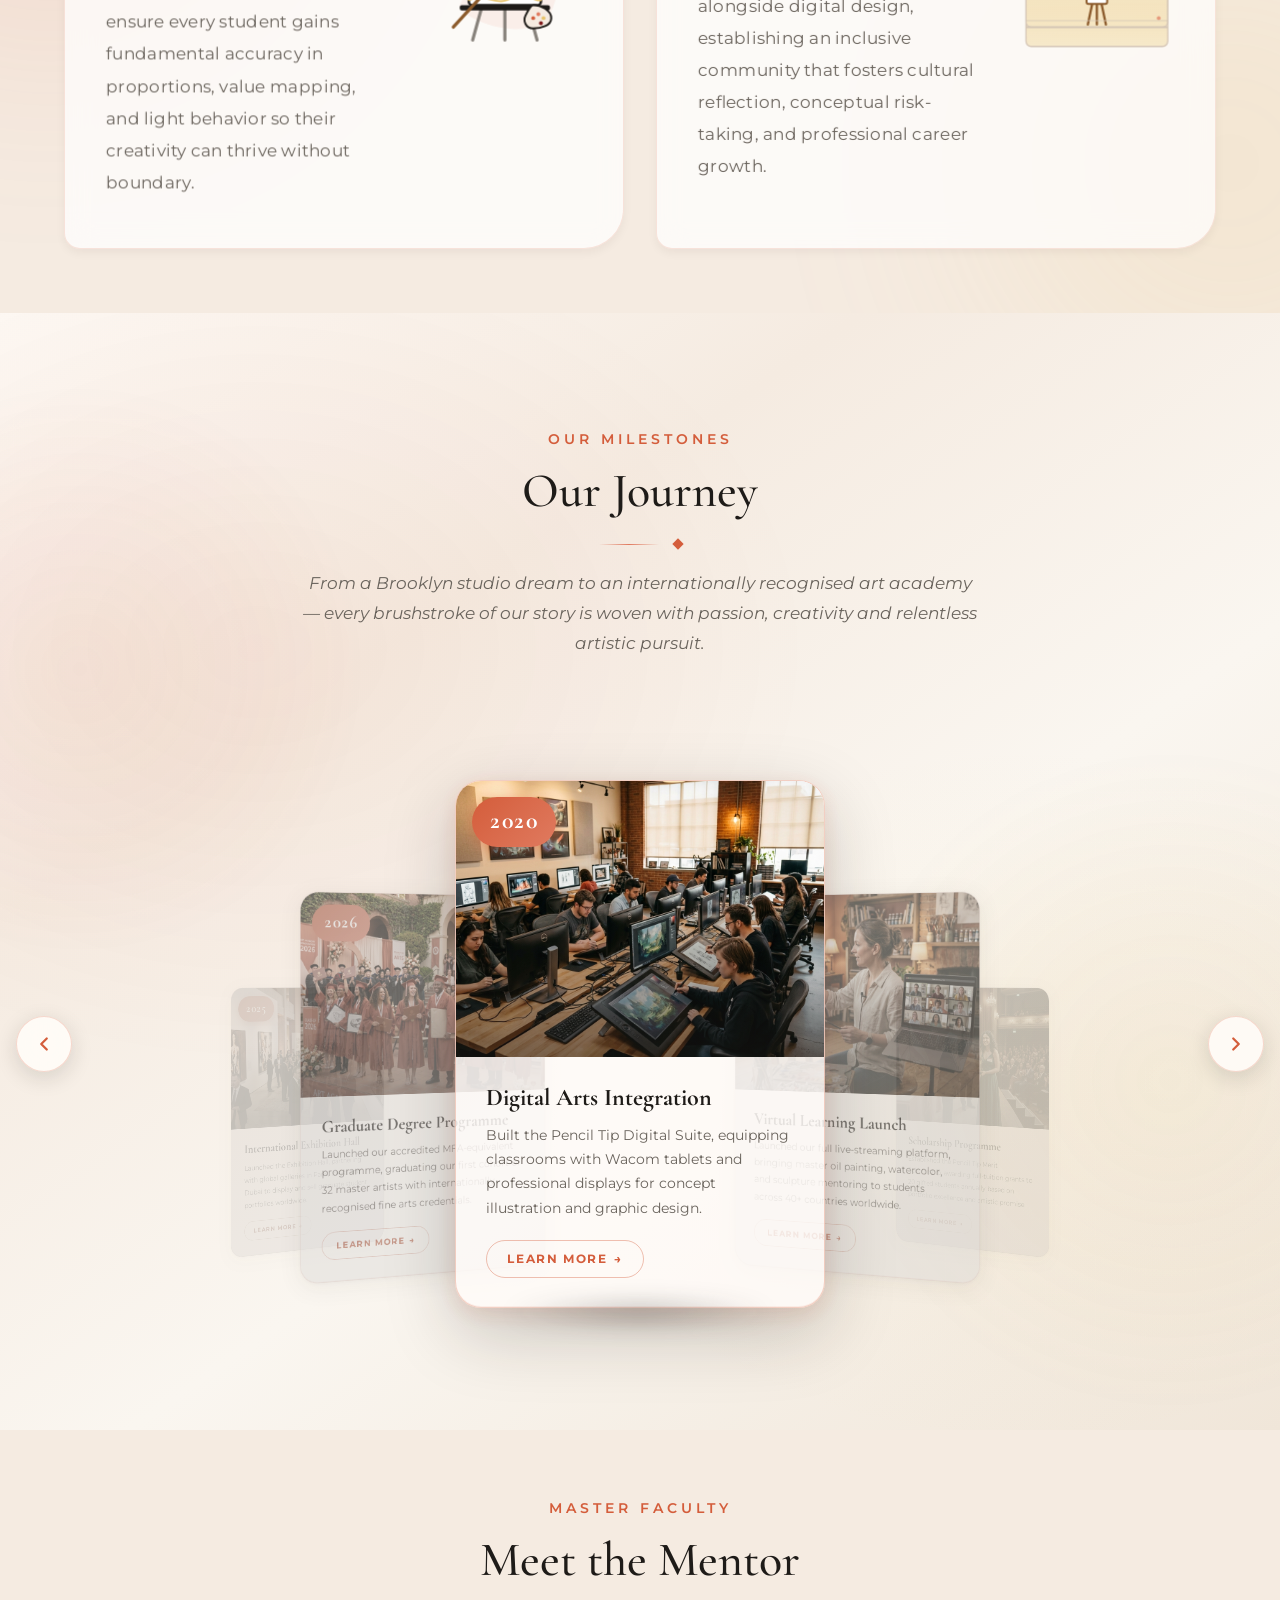
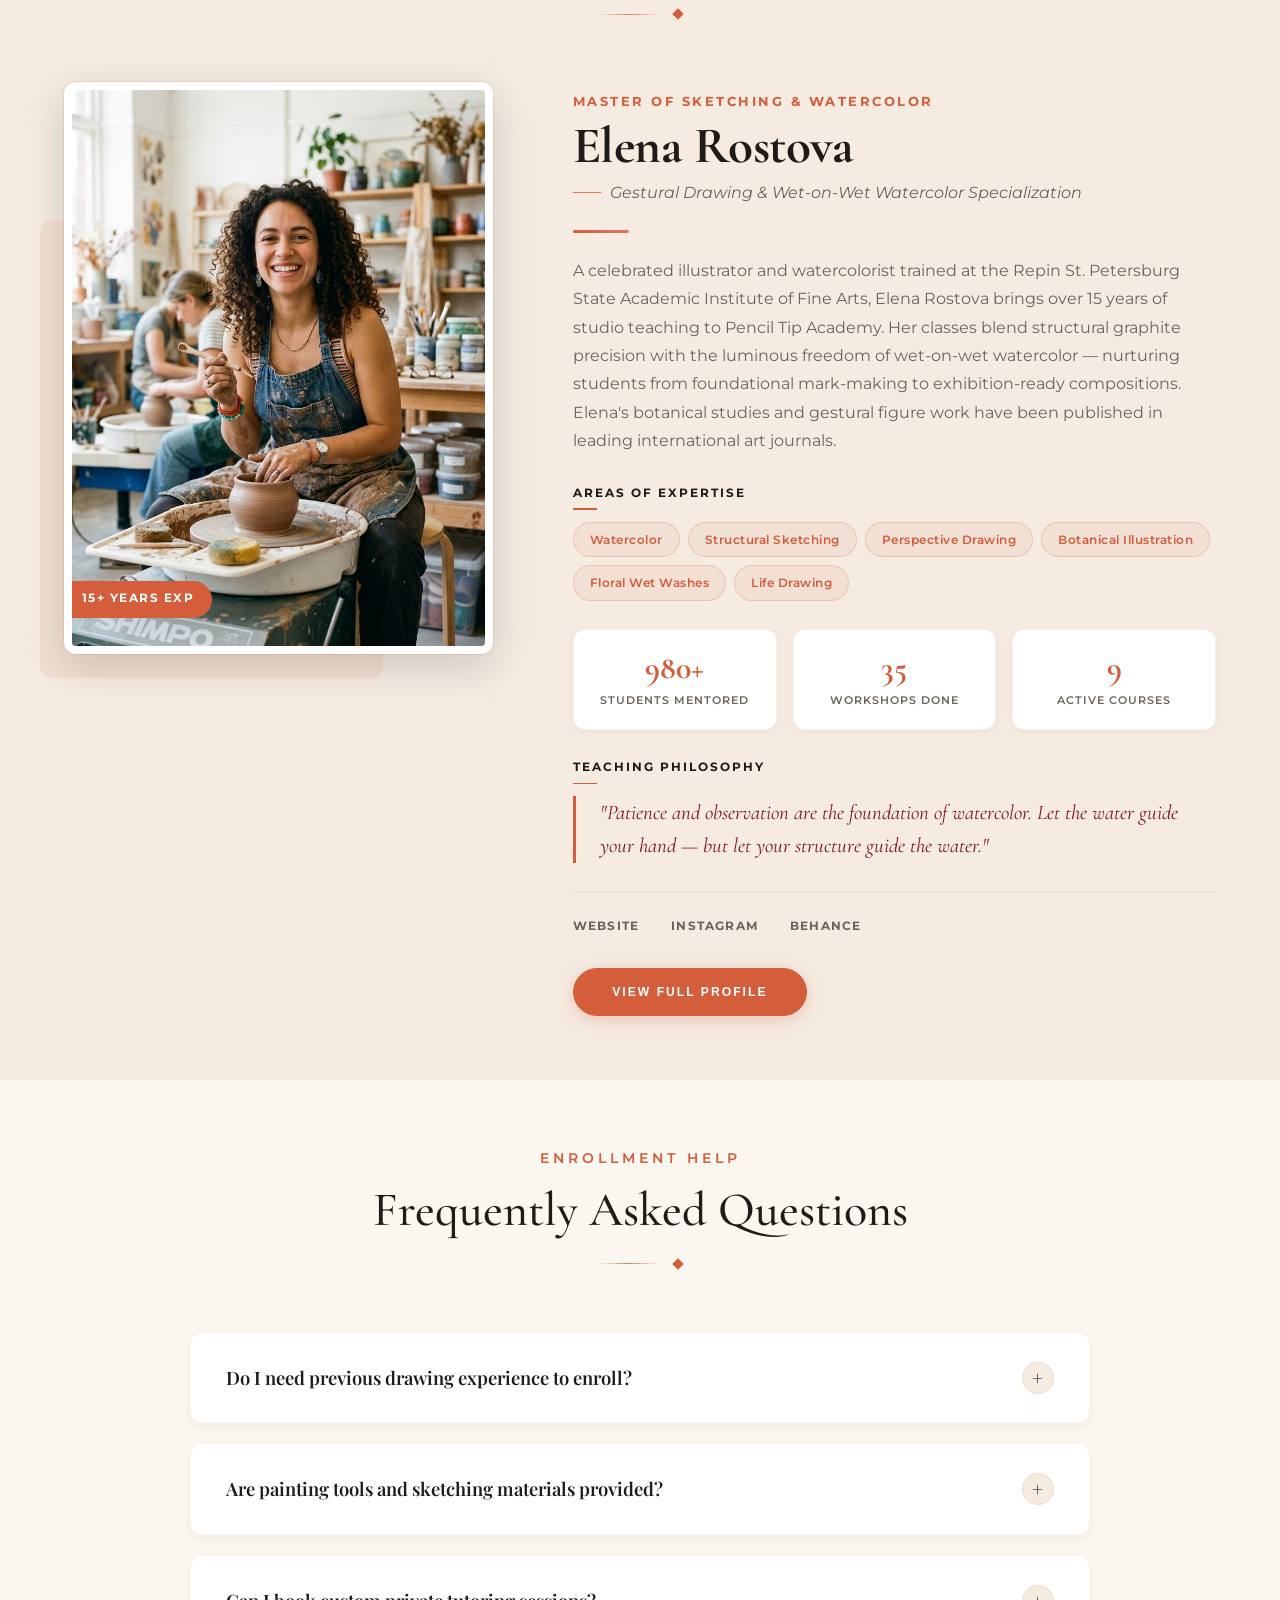
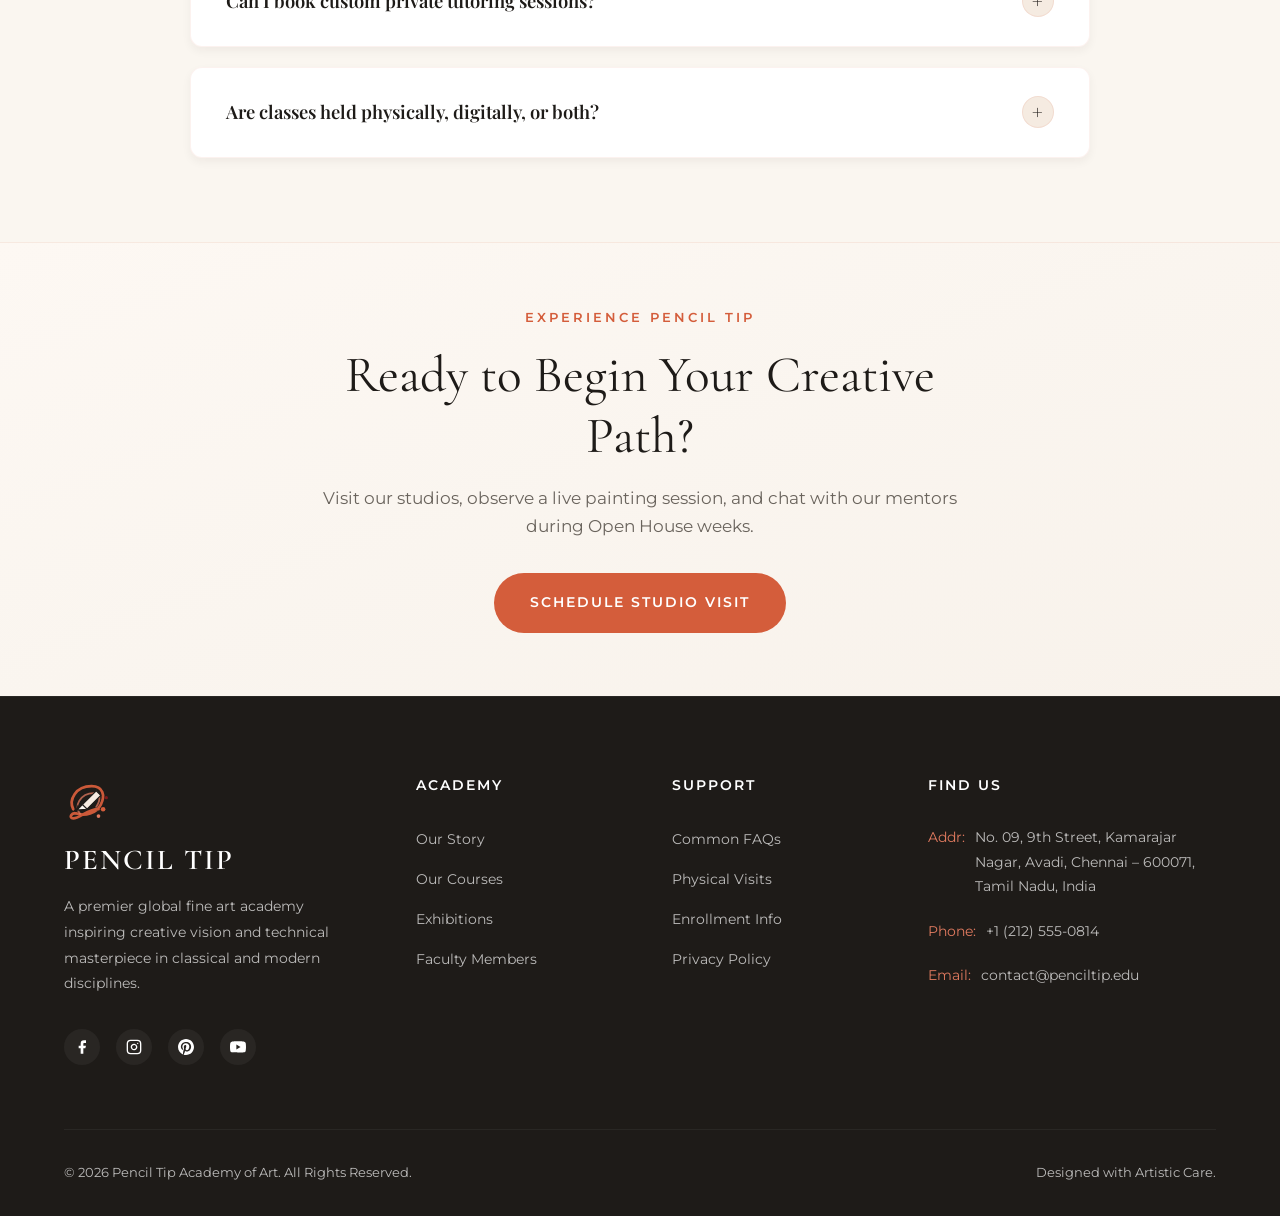
==== commit 981bc358: "Final Commit" ====
--- a/about.html
+++ b/about.html
@@ -1,4 +1,4 @@
-<!DOCTYPE html>
+﻿<!DOCTYPE html>
 <html lang="en">
 <head>
   <meta charset="UTF-8">
@@ -559,10 +559,18 @@
         <h2 style="font-size: 1.8rem; color: var(--white); margin-bottom: 1rem; font-family: var(--font-serif-cormorant); letter-spacing: 2px;">PENCIL TIP</h2>
         <p>A premier global fine art academy inspiring creative vision and technical masterpiece in classical and modern disciplines.</p>
         <div class="footer-social-links">
-          <a href="#" aria-label="Facebook">FB</a>
-          <a href="#" aria-label="Instagram">IG</a>
-          <a href="#" aria-label="Pinterest">PI</a>
-          <a href="#" aria-label="YouTube">YT</a>
+          <a href="#" aria-label="Facebook">
+            <svg xmlns="http://www.w3.org/2000/svg" width="16" height="16" viewBox="0 0 24 24" fill="currentColor" aria-hidden="true"><path d="M18 2h-3a5 5 0 0 0-5 5v3H7v4h3v8h4v-8h3l1-4h-4V7a1 1 0 0 1 1-1h3z"/></svg>
+          </a>
+          <a href="#" aria-label="Instagram">
+            <svg xmlns="http://www.w3.org/2000/svg" width="16" height="16" viewBox="0 0 24 24" fill="none" stroke="currentColor" stroke-width="2" stroke-linecap="round" stroke-linejoin="round" aria-hidden="true"><rect x="2" y="2" width="20" height="20" rx="5" ry="5"/><path d="M16 11.37A4 4 0 1 1 12.63 8 4 4 0 0 1 16 11.37z"/><line x1="17.5" y1="6.5" x2="17.51" y2="6.5"/></svg>
+          </a>
+          <a href="#" aria-label="Pinterest">
+            <svg xmlns="http://www.w3.org/2000/svg" width="16" height="16" viewBox="0 0 24 24" fill="currentColor" aria-hidden="true"><path d="M12 0C5.373 0 0 5.373 0 12c0 5.084 3.163 9.426 7.627 11.174-.105-.949-.2-2.405.042-3.441.218-.937 1.407-5.965 1.407-5.965s-.359-.719-.359-1.782c0-1.668.967-2.914 2.171-2.914 1.023 0 1.518.769 1.518 1.69 0 1.029-.655 2.568-.994 3.995-.283 1.194.599 2.169 1.777 2.169 2.133 0 3.772-2.249 3.772-5.495 0-2.873-2.064-4.882-5.012-4.882-3.414 0-5.418 2.561-5.418 5.207 0 1.031.397 2.138.893 2.738a.36.36 0 0 1 .083.345l-.333 1.36c-.053.22-.174.267-.402.161-1.499-.698-2.436-2.889-2.436-4.649 0-3.785 2.75-7.262 7.929-7.262 4.163 0 7.398 2.967 7.398 6.931 0 4.136-2.607 7.464-6.227 7.464-1.216 0-2.359-.632-2.75-1.378l-.748 2.853c-.271 1.043-1.002 2.35-1.492 3.146C9.57 23.812 10.763 24 12 24c6.627 0 12-5.373 12-12S18.627 0 12 0z"/></svg>
+          </a>
+          <a href="#" aria-label="YouTube">
+            <svg xmlns="http://www.w3.org/2000/svg" width="16" height="16" viewBox="0 0 24 24" fill="currentColor" aria-hidden="true"><path fill-rule="evenodd" clip-rule="evenodd" d="M23.498 6.163a3.003 3.003 0 0 0-2.11-2.108C19.52 3.5 12 3.5 12 3.5s-7.52 0-9.388.555A3.002 3.002 0 0 0 .503 6.163C0 8.046 0 12 0 12s0 3.954.503 5.837a3.003 3.003 0 0 0 2.11 2.108C4.48 20.5 12 20.5 12 20.5s7.52 0 9.388-.555a3.003 3.003 0 0 0 2.11-2.108C24 15.954 24 12 24 12s0-3.954-.502-5.837zM9.545 15.568V8.432L15.818 12l-6.273 3.568z"/></svg>
+          </a>
         </div>
       </div>
 
@@ -589,7 +597,7 @@
       <div class="footer-contact">
         <h4 class="footer-heading">Find Us</h4>
         <div class="footer-contact-info">
-          <p><span>Addr:</span> 48 Terracotta Blvd, Studio Block C, Art District, NY 10003</p>
+          <p><span>Addr:</span> No. 09, 9th Street, Kamarajar Nagar, Avadi, Chennai – 600071, Tamil Nadu, India</p>
           <p><span>Phone:</span> +1 (212) 555-0814</p>
           <p><span>Email:</span> contact@penciltip.edu</p>
         </div>
--- a/css/style.css
+++ b/css/style.css
@@ -1527,12 +1527,16 @@
 }
 
 .course-price-badge .price-amount {
-  font-family: var(--font-serif-playfair);
-  font-size: 1.15rem;
+  font-family: var(--font-sans-montserrat);
+  font-size: 1rem;
   font-weight: 700;
   color: var(--accent);
-  display: block;
+  display: flex;
+  align-items: center;
+  justify-content: center;
   letter-spacing: 0.5px;
+  line-height: 1;
+  font-variant-numeric: tabular-nums;
 }
 
 .course-card:hover .course-price-badge {
@@ -6721,55 +6725,88 @@
   /* ── 3D Journey Carousel Mobile Optimizations ── */
   .journey-carousel-wrapper {
     perspective: 1000px !important;
+    padding: 1rem 0 1.5rem !important;
+    margin-top: 1.5rem !important;
+  }
+
+  /* ── 3D Journey Carousel Mobile Optimizations ── */
+  .journey-carousel-wrapper {
+    perspective: 1000px !important;
     padding: 1.5rem 0 2rem !important;
     margin-top: 2rem !important;
+    height: auto !important;
+    overflow: visible !important;
   }
 
   .journey-stage {
-    height: 440px !important; /* Increased height to host taller card */
+    height: 450px !important; /* Reduced from 630px to fit the new card height */
+    min-height: auto !important;
+    transform-style: preserve-3d !important;
   }
 
   .journey-card {
-    width: 290px !important; /* Increased width for readability */
-    height: 410px !important; /* Increased height to fit all content */
-    padding: 0 !important; /* Reset default card padding */
+    width: 280px !important; /* Visual balance */
+    height: 420px !important; /* Reduced from 600px to eliminate the blank space */
+    min-height: auto !important;
+    padding: 0 !important;
+    overflow: visible !important;
+  }
+
+  .journey-card-inner {
+    height: 100% !important;
+    display: flex !important;
+    flex-direction: column !important;
+    overflow: hidden !important;
+    background: #ffffff !important; /* Solid background to avoid 3D transform backdrop-filter bugs */
+    backdrop-filter: none !important;
+    -webkit-backdrop-filter: none !important;
+    box-shadow: 0 8px 30px rgba(30, 27, 24, 0.12) !important;
   }
 
   .journey-card-img-wrap {
-    aspect-ratio: 16 / 9.5 !important; /* Proportional image aspect ratio */
+    width: 100% !important;
+    aspect-ratio: 16 / 10 !important; /* Scale image proportionally */
+    overflow: hidden !important;
+    flex-shrink: 0 !important;
   }
 
   .journey-card-body {
-    padding: 1.3rem 1.4rem 1.5rem !important; /* Refined internal padding */
+    padding: 1.2rem 1.2rem !important; /* Balanced padding */
+    display: flex !important;
+    flex-direction: column !important;
+    flex-grow: 1 !important;
   }
 
   .journey-year-badge {
+    font-size: 1.15rem !important;
+    padding: 3px 12px !important;
+    top: 10px !important;
+    left: 10px !important;
+  }
+
+  .journey-card-title {
     font-size: 1.25rem !important;
-    padding: 3px 14px !important;
-    top: 12px !important;
-    left: 12px !important;
-  }
-
-  .journey-card-title {
-    font-size: 1.35rem !important;
-    margin-bottom: 0.45rem !important;
+    margin-bottom: 0.5rem !important;
     line-height: 1.3 !important;
   }
 
   .journey-card-desc {
-    font-size: 0.82rem !important;
+    font-size: 0.85rem !important;
     line-height: 1.55 !important;
-    margin-bottom: 1.15rem !important;
+    margin-bottom: 1.2rem !important;
+    flex-grow: 0 !important; /* Do not stretch description empty space */
   }
 
   .journey-learn-btn {
     font-size: 0.72rem !important;
     padding: 6px 18px !important;
+    align-self: flex-start !important;
+    margin-top: auto !important; /* Pushes button to bottom of card naturally */
   }
 
   /* Adjust Z-depth values to fit inside 360px without cutting edges */
   .journey-card.is-active {
-    transform: translateX(0) translateZ(60px) scale(0.98) !important;
+    transform: translateX(0) translateZ(40px) scale(0.98) !important;
     z-index: 10 !important;
     opacity: 1 !important;
     filter: none !important;
@@ -6777,33 +6814,33 @@
 
   /* Reduced size and opacity of preview cards to stay clear of active card */
   .journey-card.is-prev {
-    transform: translateX(-45%) translateZ(-200px) rotateY(15deg) scale(0.65) !important;
+    transform: translateX(-40%) translateZ(-160px) rotateY(12deg) scale(0.7) !important;
     opacity: 0.28 !important;
     z-index: 5 !important;
   }
 
   .journey-card.is-next {
-    transform: translateX(45%) translateZ(-200px) rotateY(-15deg) scale(0.65) !important;
+    transform: translateX(40%) translateZ(-160px) rotateY(-12deg) scale(0.7) !important;
     opacity: 0.28 !important;
     z-index: 5 !important;
   }
 
   .journey-card.is-far-prev {
-    transform: translateX(-78%) translateZ(-340px) rotateY(25deg) scale(0.48) !important;
+    transform: translateX(-72%) translateZ(-280px) rotateY(20deg) scale(0.55) !important;
     opacity: 0.08 !important;
     z-index: 2 !important;
   }
 
   .journey-card.is-far-next {
-    transform: translateX(78%) translateZ(-340px) rotateY(-25deg) scale(0.48) !important;
+    transform: translateX(72%) translateZ(-280px) rotateY(-20deg) scale(0.55) !important;
     opacity: 0.08 !important;
     z-index: 2 !important;
   }
 
   /* Reposition arrows to viewport sides outside the active card limits */
   .journey-arrow {
-    width: 44px !important;
-    height: 44px !important;
+    width: 40px !important;
+    height: 40px !important;
     top: 50% !important;
     bottom: auto !important;
     transform: translateY(-50%) !important;
@@ -6811,13 +6848,18 @@
     z-index: 25 !important;
   }
 
+  .journey-arrow svg {
+    width: 16px !important;
+    height: 16px !important;
+  }
+
   .journey-arrow-prev {
-    left: 8px !important;
+    left: 6px !important;
   }
 
   .journey-arrow-next {
     left: auto !important;
-    right: 8px !important;
+    right: 6px !important;
   }
 
   .journey-dots {
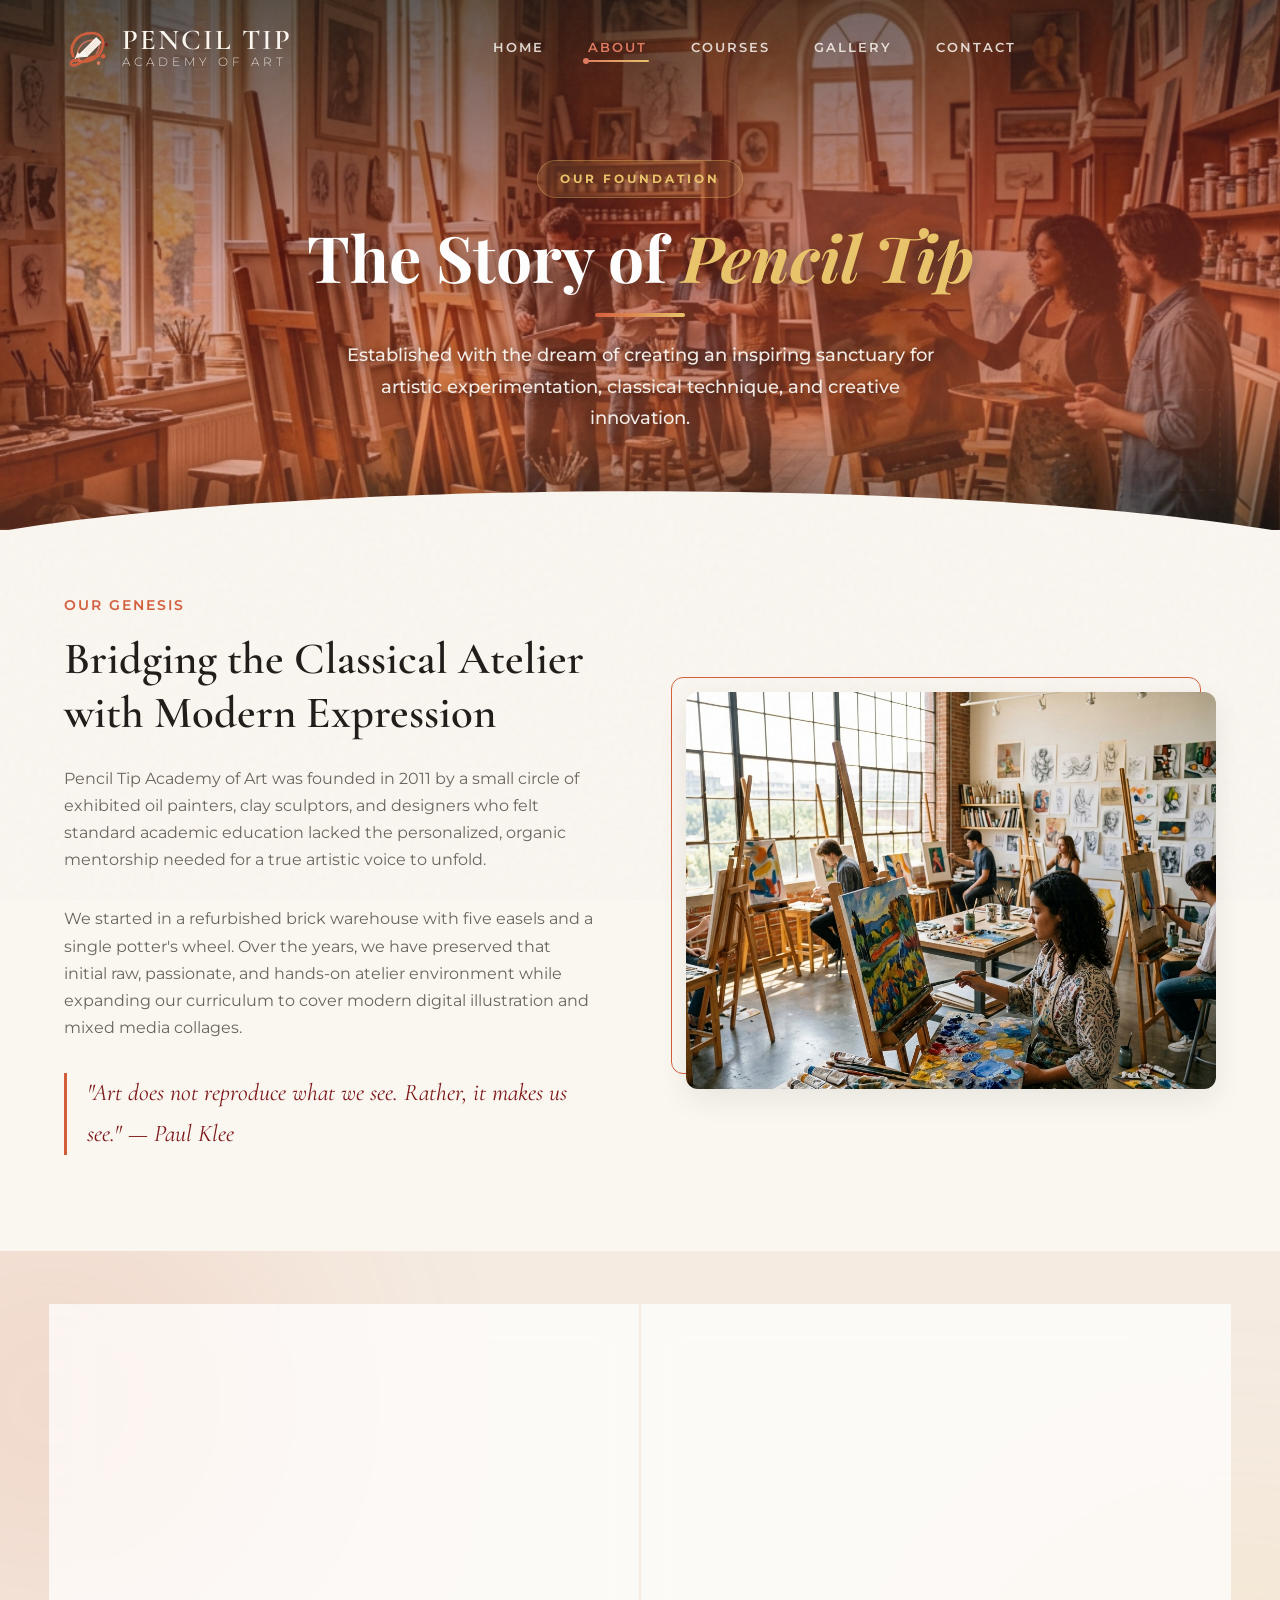
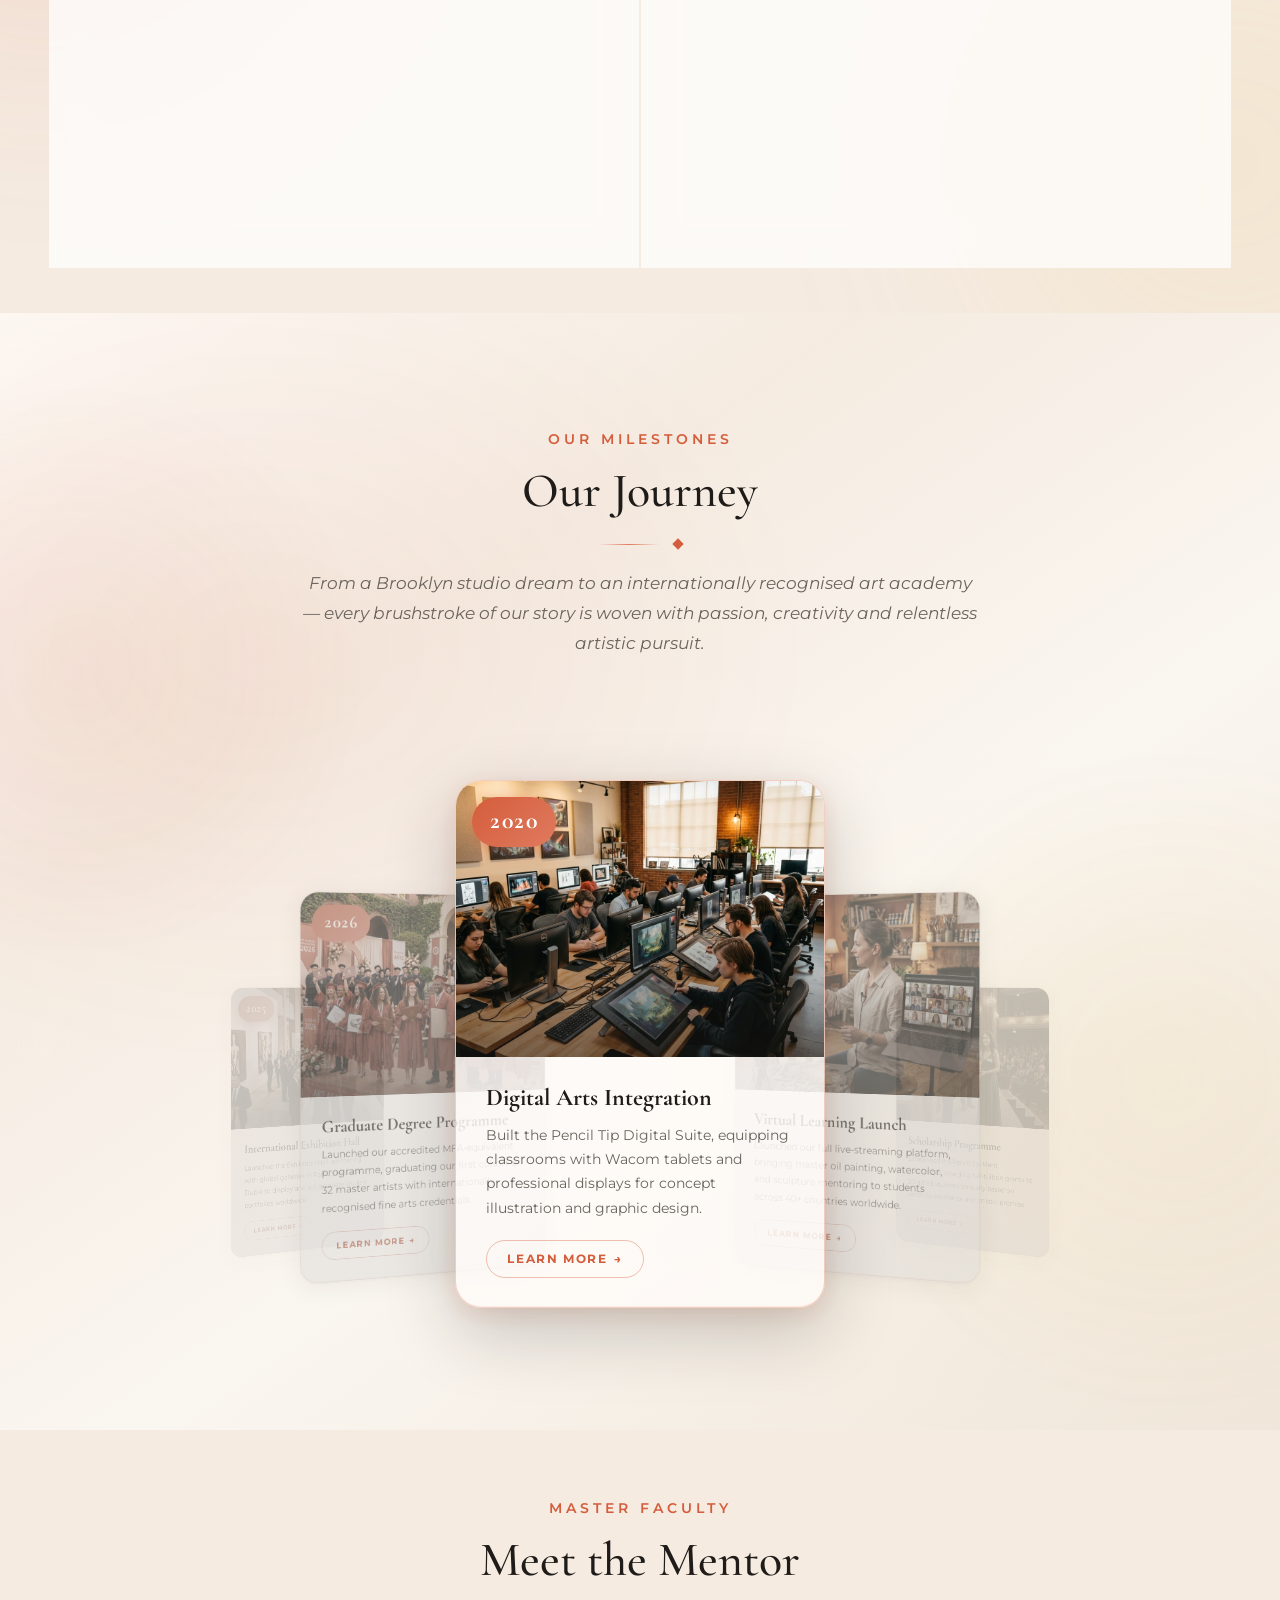
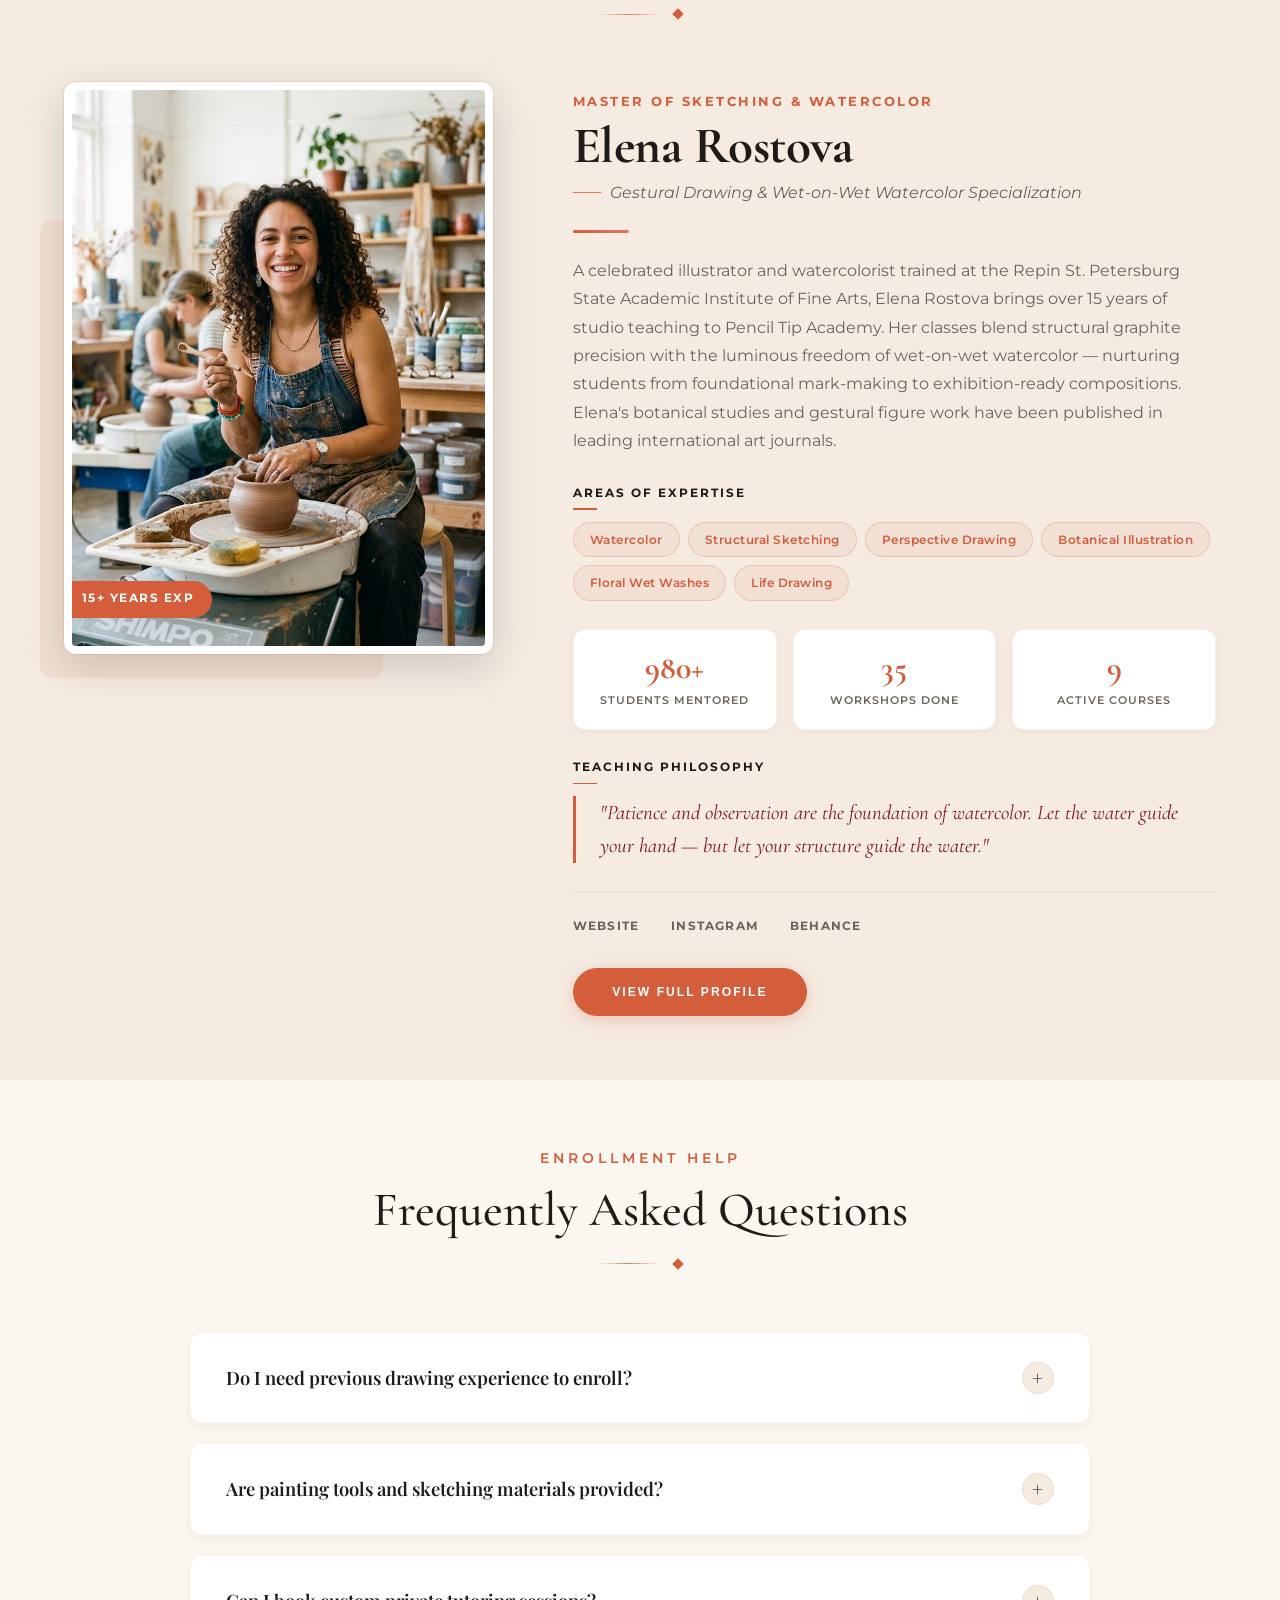
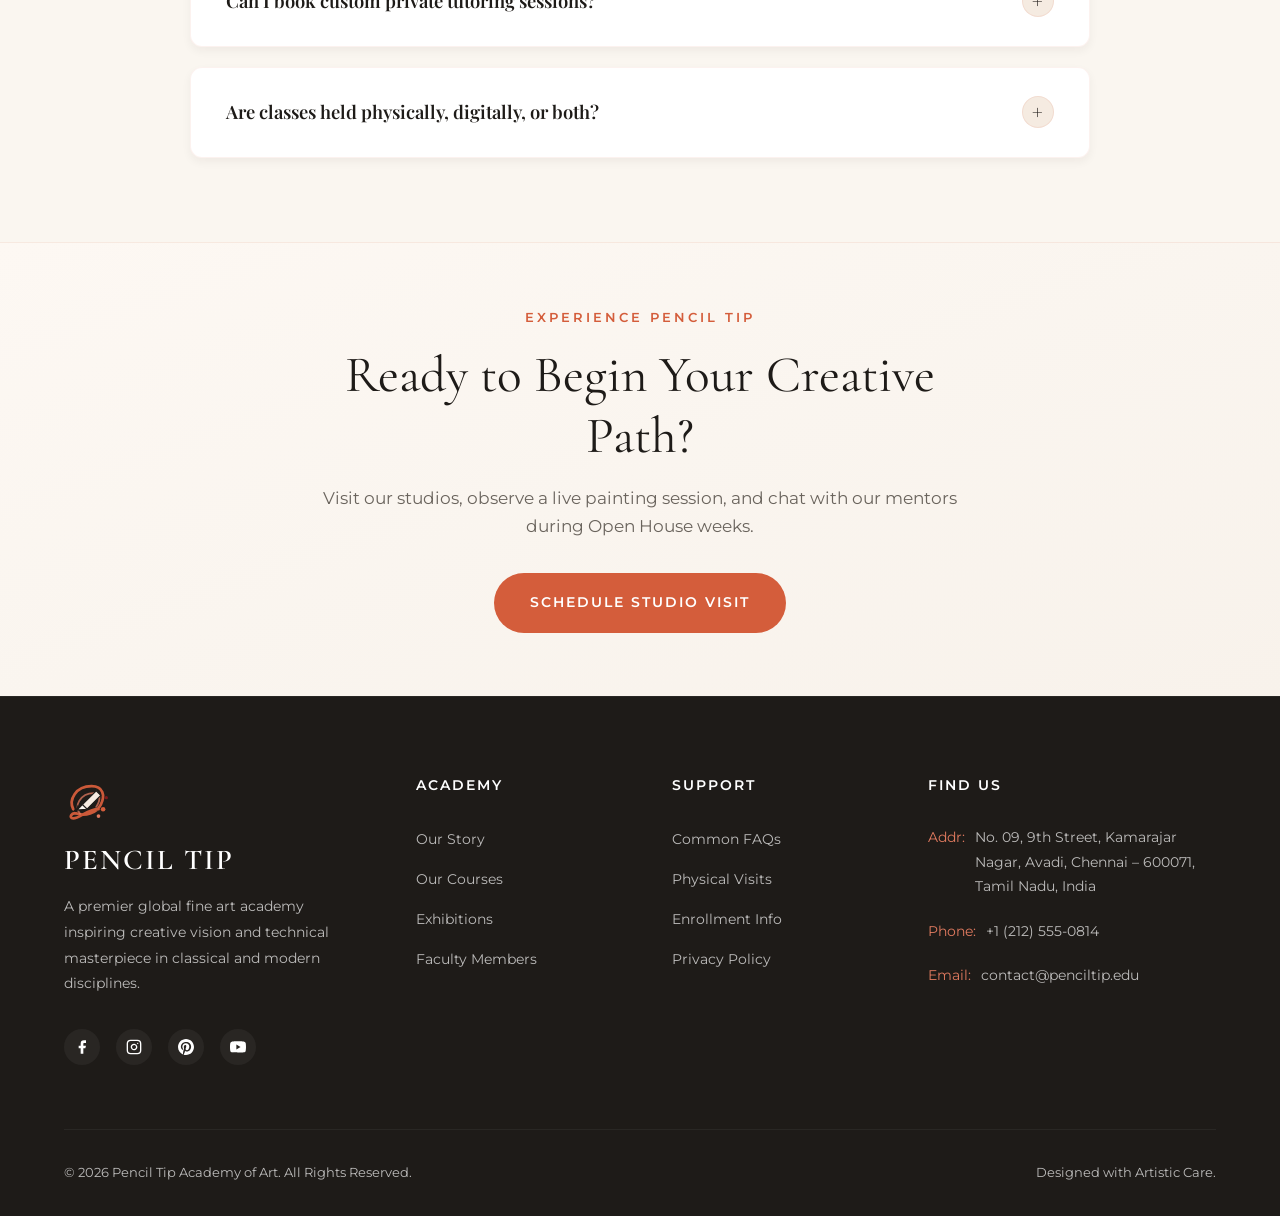
==== commit 2b3b1a5a: "Final Commit" ====
--- a/about.html
+++ b/about.html
@@ -1,4 +1,4 @@
-﻿<!DOCTYPE html>
+<!DOCTYPE html>
 <html lang="en">
 <head>
   <meta charset="UTF-8">
@@ -534,7 +534,7 @@
       <span style="text-transform: uppercase; letter-spacing: 3px; font-size: 0.8rem; font-weight: 600; color: var(--brand-primary); display: block; margin-bottom: 1rem;">Experience Pencil Tip</span>
       <h2 style="color: var(--text-dark);">Ready to Begin Your Creative Path?</h2>
       <p style="margin-bottom: 2rem; color: var(--text-light);">Visit our studios, observe a live painting session, and chat with our mentors during Open House weeks.</p>
-      <a href="contact.html" class="btn btn-primary" style="background-color: var(--brand-primary);" id="ctaAboutBtn">Schedule Studio Visit</a>
+      <a href="contact.html" class="btn btn-primary" id="ctaAboutBtn">Schedule Studio Visit</a>
     </div>
   </section>
 
--- a/css/style.css
+++ b/css/style.css
@@ -7003,4 +7003,61 @@
   .mentorship-text h2 {
     font-size: 1.7rem !important; /* Slightly smaller title on 360px viewports */
   }
+}
+
+/* ==========================================
+   INSTANT ACTIVE, SMOOTH LEAVE HOVER EFFECT
+   ========================================== */
+a:hover,
+button:hover,
+.btn:hover,
+.nav-link:hover,
+.logo:hover,
+.hamburger:hover,
+.floating-card:hover,
+.course-card:hover,
+.filter-btn:hover,
+.workshop-row:hover,
+.timeline-item:hover,
+.timeline-content:hover,
+.faculty-card:hover,
+.faculty-socials a:hover,
+.featured-mentor-portrait:hover,
+.view-full-profile-btn:hover,
+.mentor-modal-close:hover,
+.mentor-profile-details .portfolio-links a:hover,
+.faq-item:hover,
+.faq-header:hover,
+.facility-tab-item:hover,
+.journey-card:hover,
+.journey-arrow:hover,
+.journey-dot:hover,
+.back-to-top:hover,
+.footer-links a:hover,
+.social-icon:hover,
+/* Children animated on parent hover */
+.logo:hover .logo-icon-wrap,
+.logo:hover .logo-text,
+.logo:hover .logo-text span,
+.nav-link:hover::before,
+.nav-link:hover::after,
+.course-card:hover .course-img-overlay,
+.course-card:hover .course-img-wrapper img,
+.course-card:hover .course-tag,
+.course-card:hover .course-price-badge,
+.course-card:hover .course-price-badge .price-amount,
+.course-card:hover .course-title,
+.course-card:hover .instructor-avatar,
+.course-card:hover .avatar-ring,
+.course-card:hover .instructor-name,
+.faculty-card:hover .faculty-img-wrapper img,
+.faculty-card:hover .faculty-socials,
+.featured-mentor-portrait:hover img,
+.featured-mentor-details .badge:hover,
+.featured-mentor-details .stat-item:hover,
+.featured-mentor-details .mentor-socials-row a:hover,
+.featured-mentor-details .mentor-socials-row a:hover::after,
+.journey-arrow-prev:hover svg,
+.journey-arrow-next:hover svg {
+  transition-duration: 0s !important;
 }
